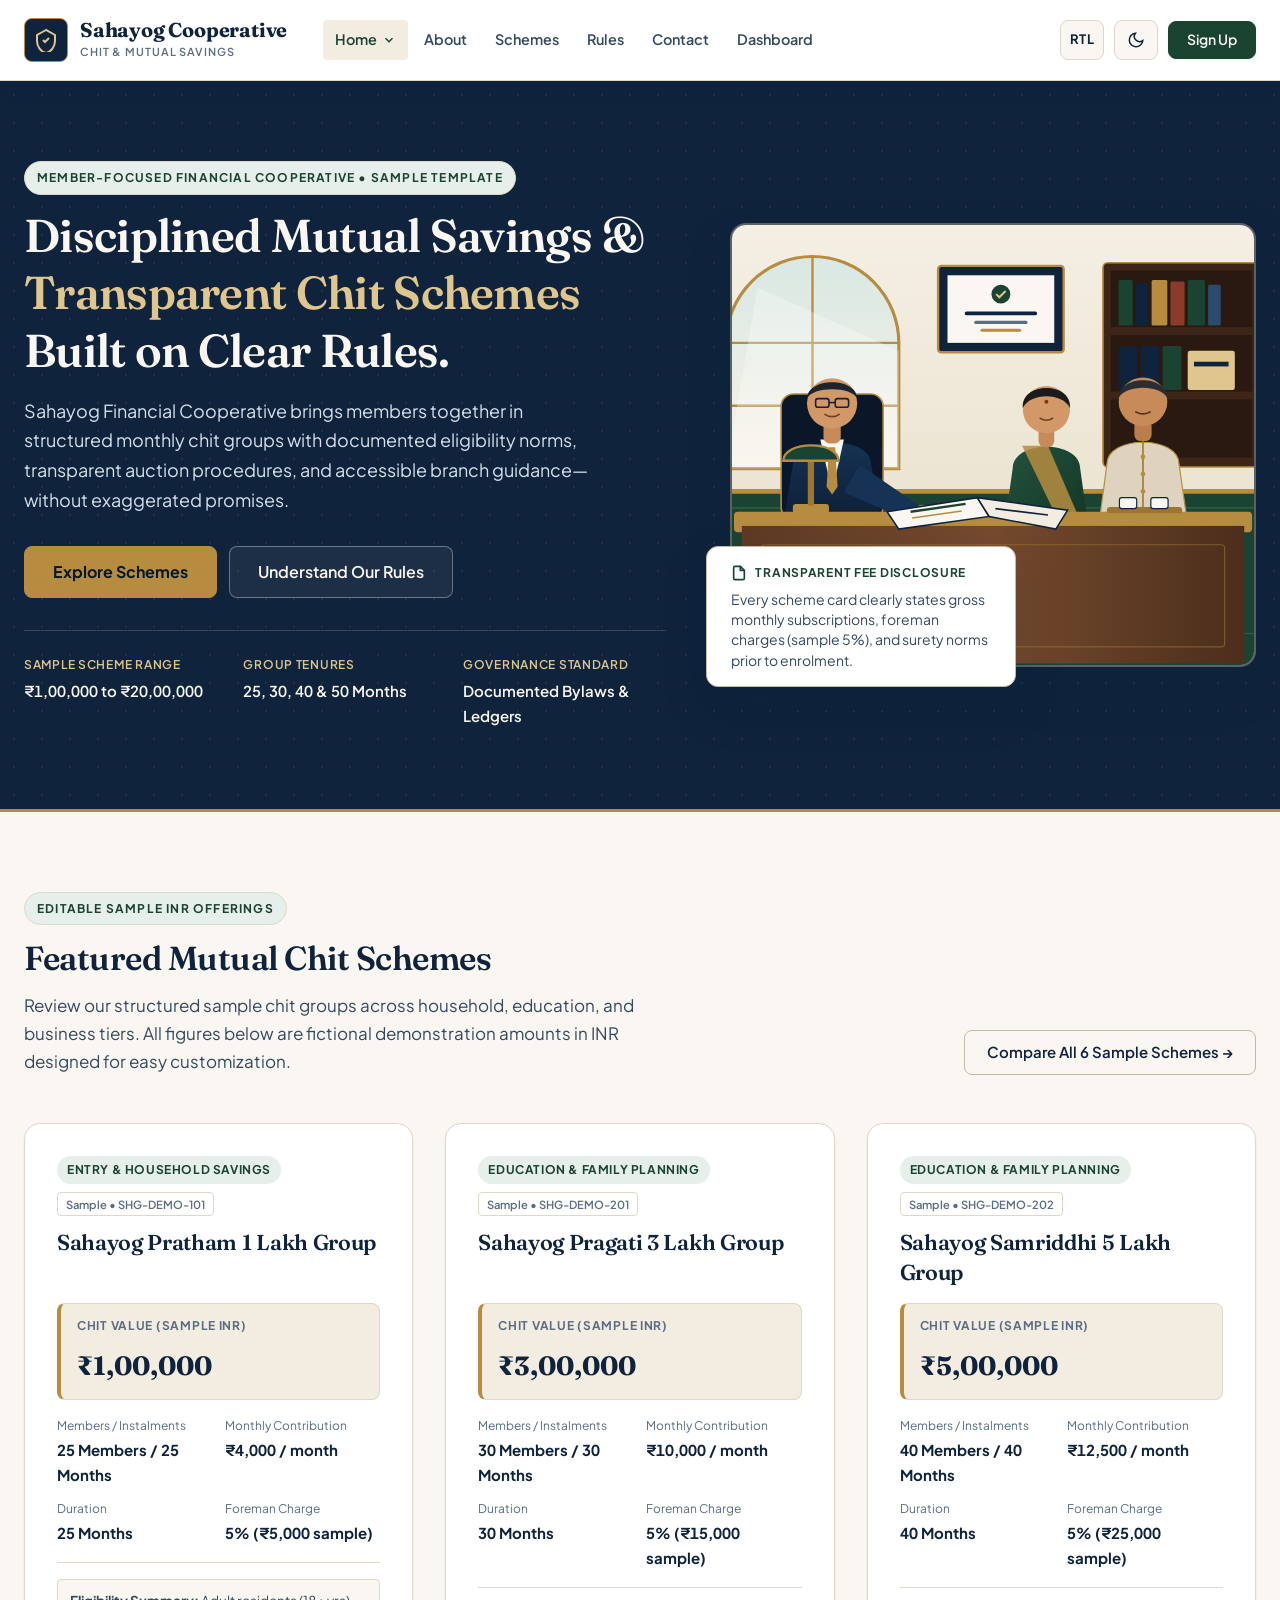
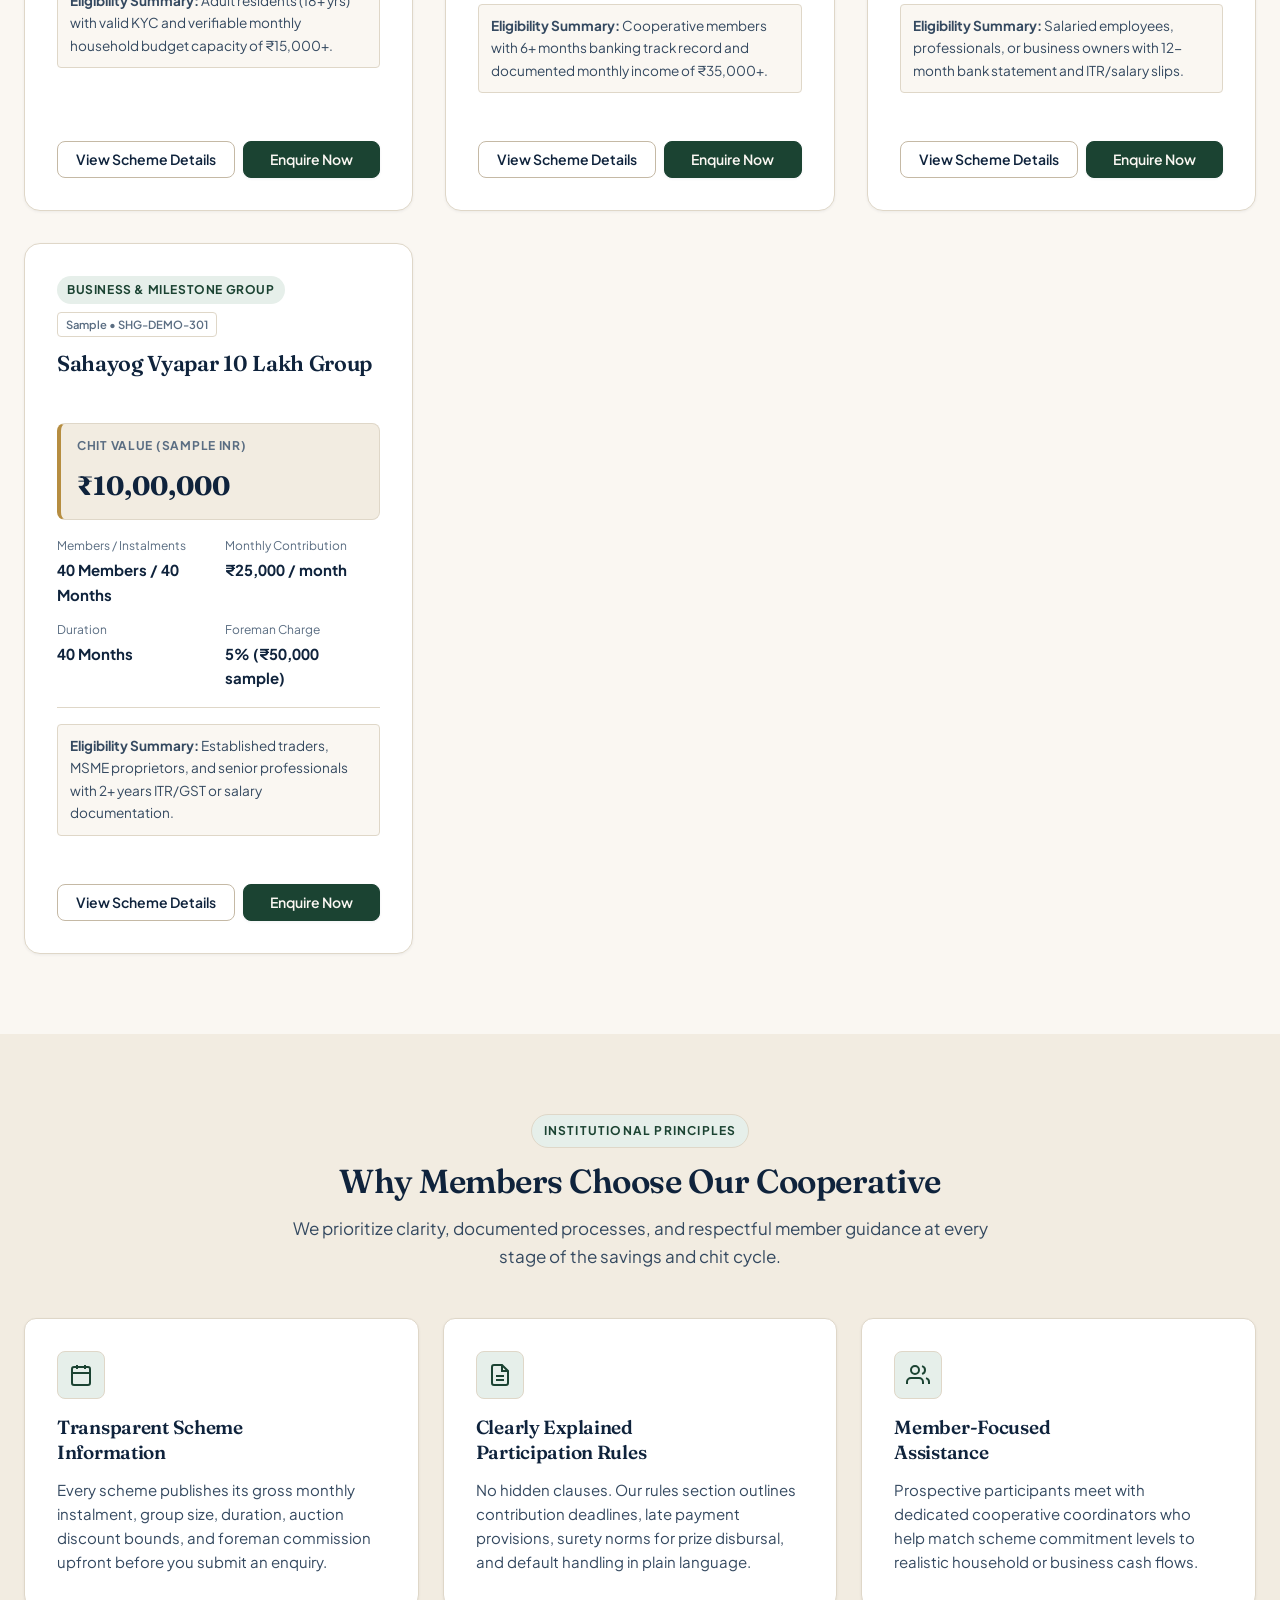
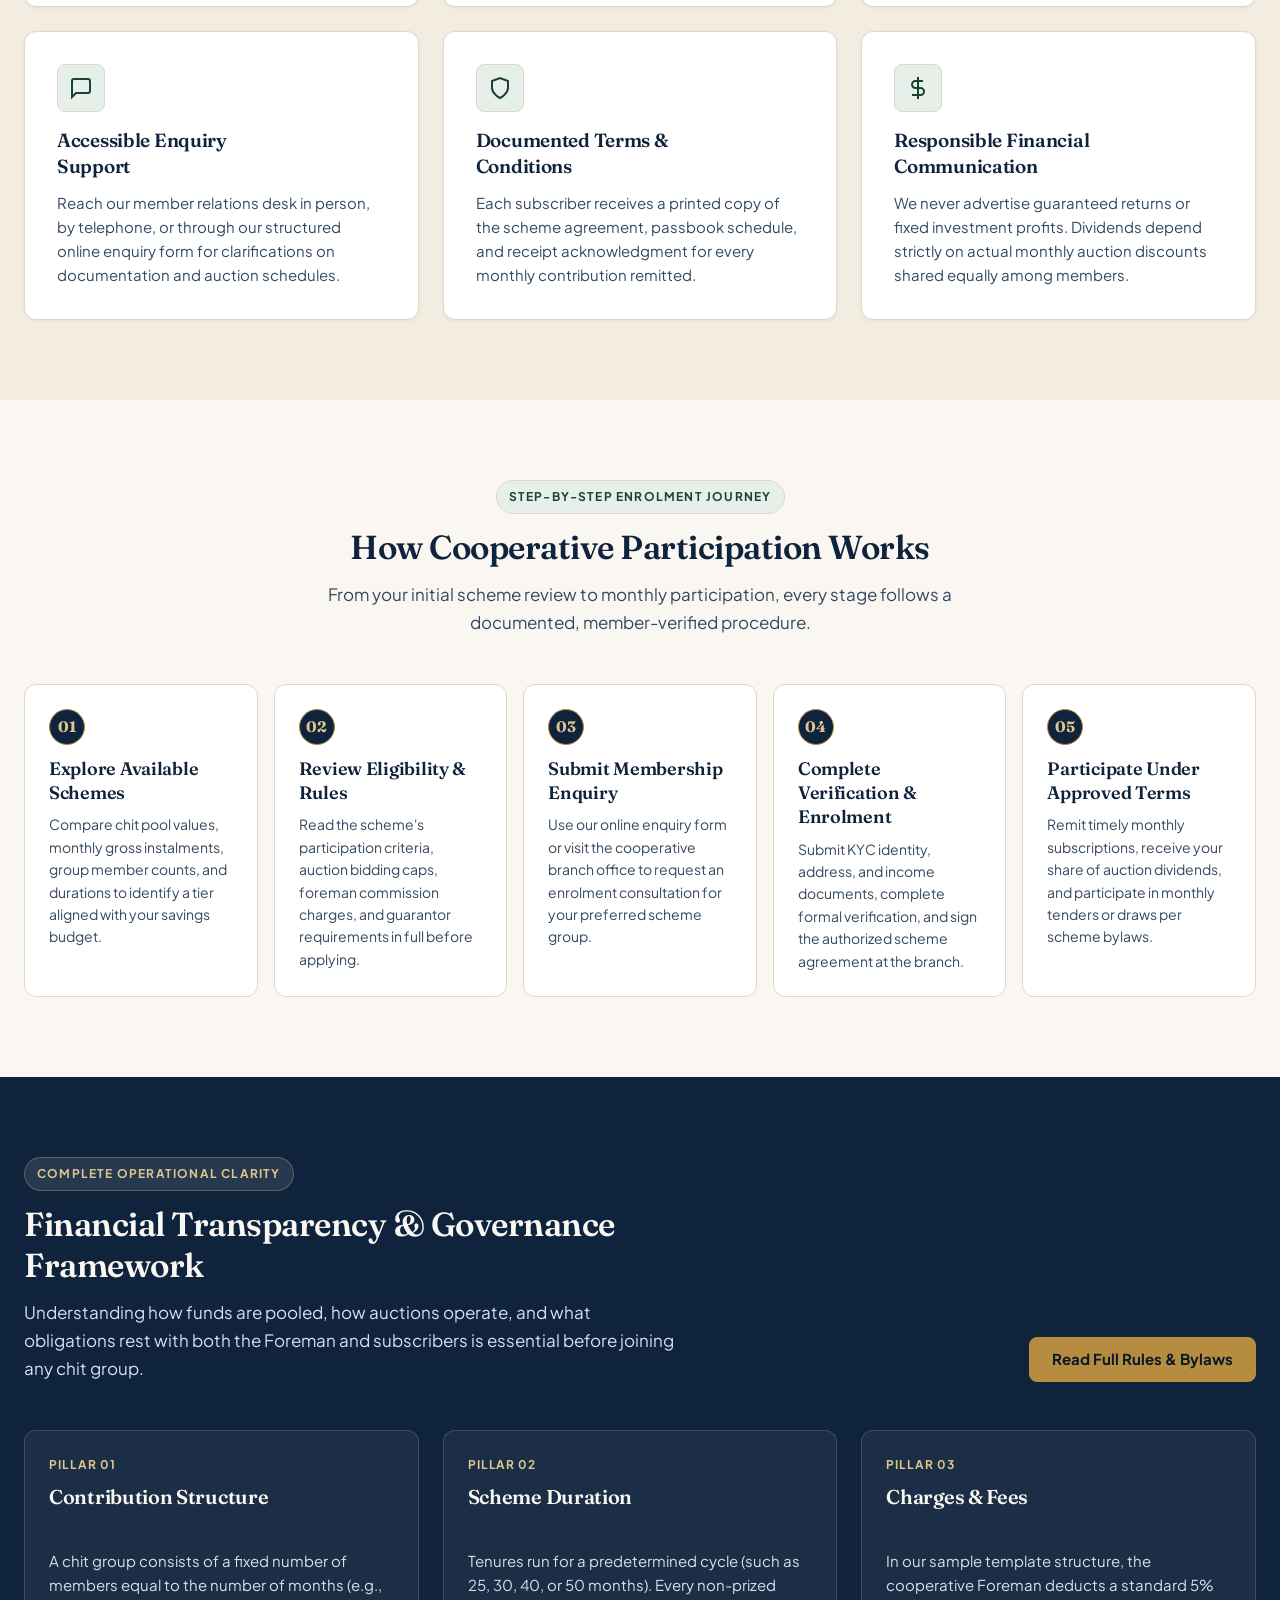
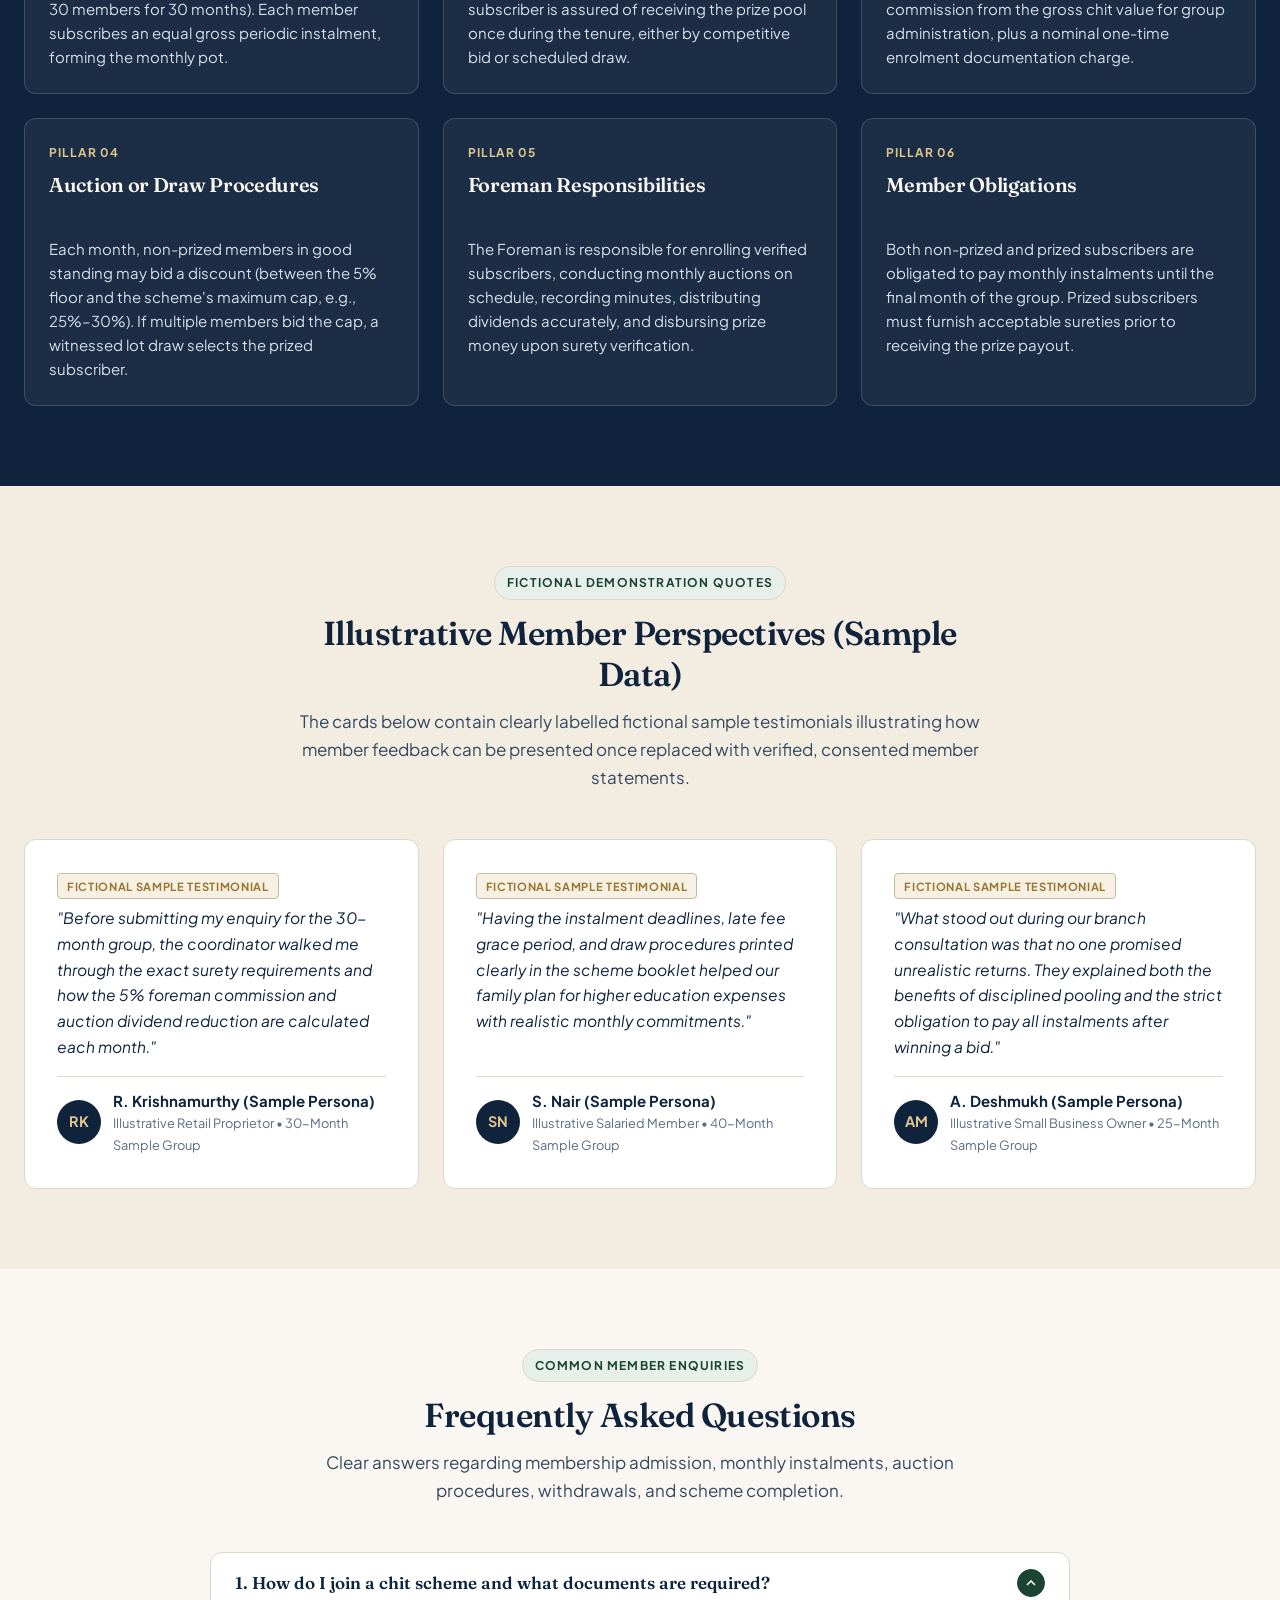
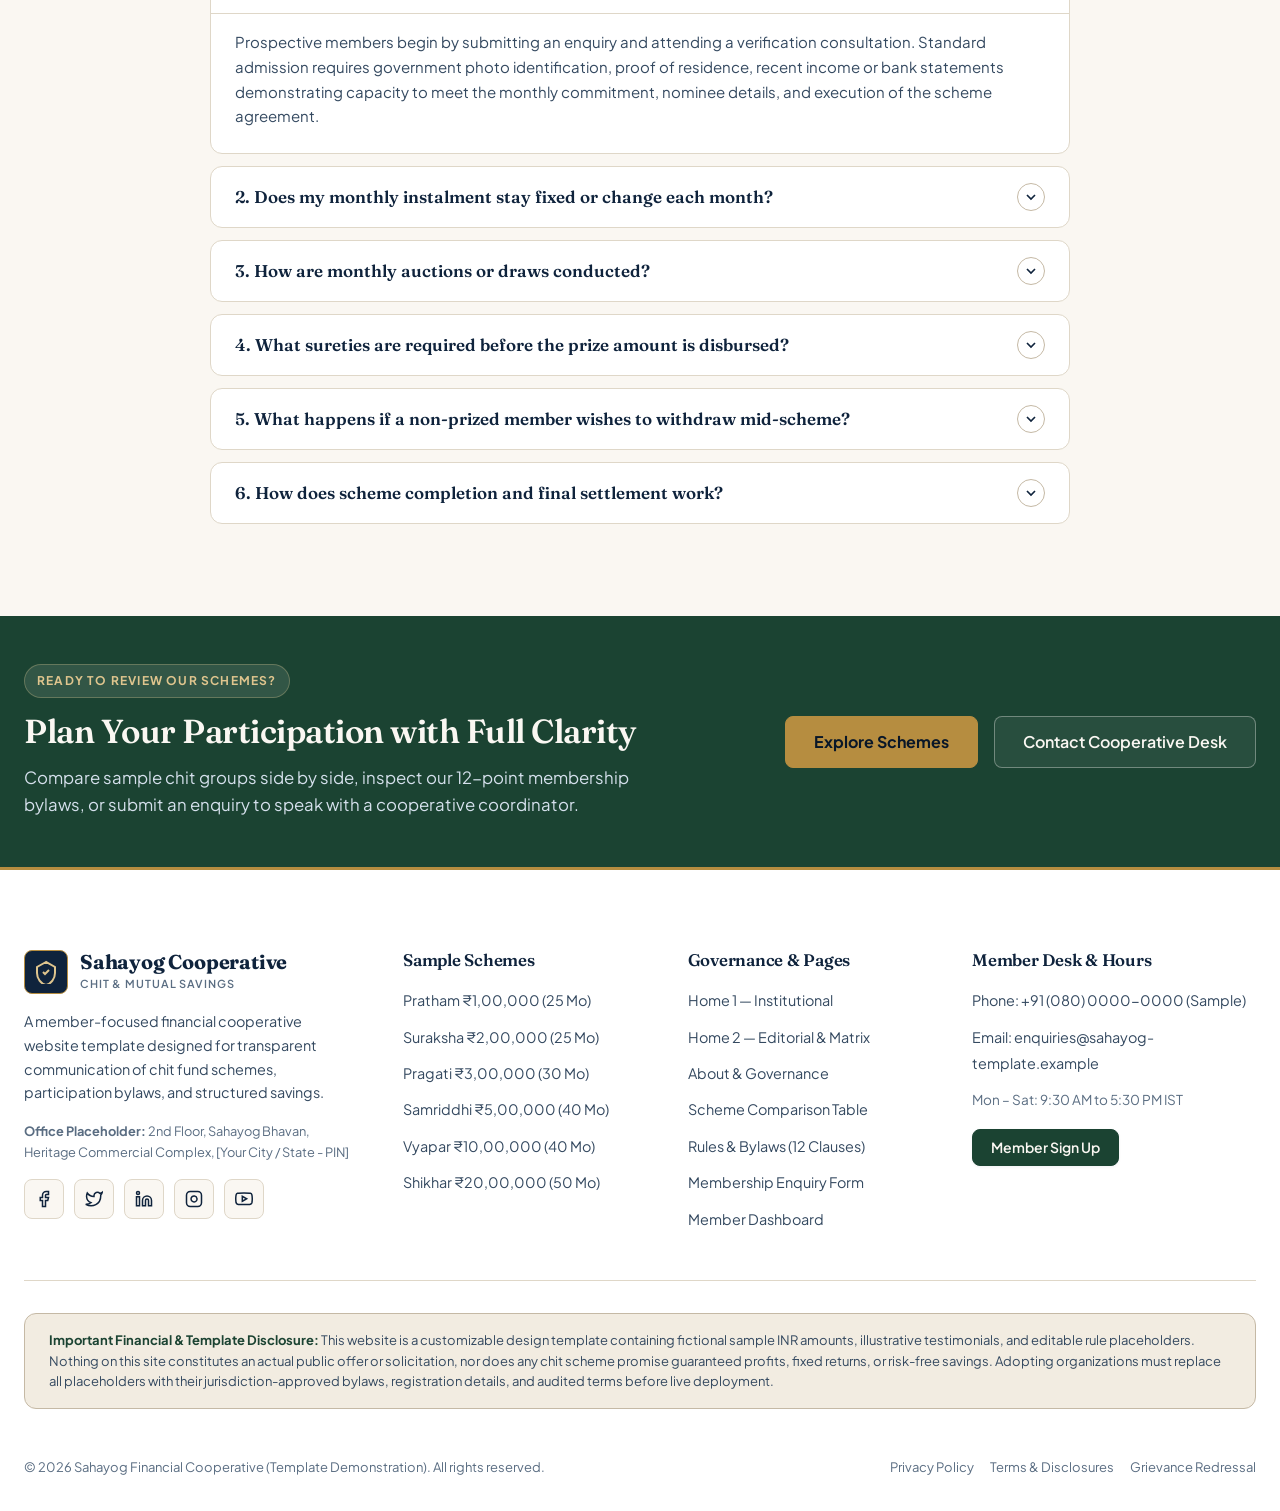
==== index.html @ aeb616d9 "Your commit message" ====
<!DOCTYPE html>
<html lang="en" data-theme="light" dir="ltr">
<head>
  <meta charset="UTF-8" />
  <meta name="viewport" content="width=device-width, initial-scale=1.0" />
  <title>Sahayog Financial Cooperative | Transparent Chit Fund &amp; Mutual Savings Schemes</title>
  <meta name="description" content="Sahayog Chit Fund &amp; Savings Cooperative — Member-focused financial cooperative offering structured INR chit schemes, clear participation bylaws, and transparent mutual savings." />
  <link rel="icon" type="image/svg+xml" href="assets/images/favicon.svg" />
  <link rel="stylesheet" href="assets/css/styles.css" />
  <script src="assets/js/schemes-data.js" defer></script>
  <script src="assets/js/main.js" defer></script>
</head>
<body>

  <!-- Mandatory Sticky Navbar (Comes down smoothly on scroll) -->
  <header class="site-header">
    <div class="container navbar">
      <a href="index.html" class="brand-logo" aria-label="Sahayog Financial Cooperative Home">
        <span class="brand-emblem" aria-hidden="true">
          <svg width="24" height="24" viewBox="0 0 24 24" fill="none" stroke="currentColor" stroke-width="2">
            <path d="M12 2L3 7v6c0 5.55 3.84 10.74 9 12 5.16-1.26 9-6.45 9-12V7l-9-5z"/>
            <path d="M9 12l2 2 4-4"/>
          </svg>
        </span>
        <span class="brand-text">
          <span class="brand-name">Sahayog Cooperative</span>
          <span class="brand-tagline">Chit &amp; Mutual Savings</span>
        </span>
      </a>

      <!-- Mobile Controls (Hamburger Button Only - Action Buttons moved inside menu page) -->
      <div class="mobile-nav-controls">
        <button type="button" class="hamburger-btn" id="hamburgerBtn" aria-expanded="false" aria-controls="navMenuWrapper" aria-label="Open navigation menu">
          <svg class="icon-menu" width="22" height="22" viewBox="0 0 24 24" fill="none" stroke="currentColor" stroke-width="2"><line x1="3" y1="6" x2="21" y2="6"/><line x1="3" y1="12" x2="21" y2="12"/><line x1="3" y1="18" x2="21" y2="18"/></svg>
          <svg class="icon-close" width="22" height="22" viewBox="0 0 24 24" fill="none" stroke="currentColor" stroke-width="2"><line x1="18" y1="6" x2="6" y2="18"/><line x1="6" y1="6" x2="18" y2="18"/></svg>
        </button>
      </div>

      <!-- Desktop & Mobile Menu Wrapper -->
      <div class="nav-menu-wrapper" id="navMenuWrapper">
        <nav aria-label="Primary Navigation">
          <ul class="nav-list">
            <li class="nav-item dropdown">
              <button type="button" class="dropdown-toggle active" aria-expanded="false" aria-haspopup="true">
                <span>Home</span>
                <svg class="dropdown-chevron" viewBox="0 0 24 24" fill="none" stroke="currentColor" stroke-width="2.5"><polyline points="6 9 12 15 18 9"/></svg>
              </button>
              <div class="dropdown-menu" role="menu">
                <a href="index.html" class="dropdown-link active" role="menuitem">
                  <span class="dropdown-link-title">Home 1 — Institutional <span style="font-size:0.7rem; color:var(--brand-gold);">Current</span></span>
                  <span class="dropdown-link-desc">Classic cooperative overview &amp; featured schemes</span>
                </a>
                <a href="home-2.html" class="dropdown-link" role="menuitem">
                  <span class="dropdown-link-title">Home 2 — Editorial &amp; Matrix</span>
                  <span class="dropdown-link-desc">Interactive scheme estimator &amp; comparison focus</span>
                </a>
              </div>
            </li>
            <li class="nav-item"><a href="about.html" class="nav-link">About</a></li>
            <li class="nav-item"><a href="schemes.html" class="nav-link">Schemes</a></li>
            <li class="nav-item"><a href="rules.html" class="nav-link">Rules</a></li>
            <li class="nav-item"><a href="contact.html" class="nav-link">Contact</a></li>
            <li class="nav-item"><a href="dashboard.html" class="nav-link">Dashboard</a></li>
          </ul>
        </nav>

        <div class="nav-actions">
          <button type="button" class="rtl-toggle-btn" data-rtl-toggle aria-label="Toggle RTL layout" title="Toggle RTL layout">RTL</button>
          <button type="button" class="theme-toggle-btn theme-toggle-desktop" data-theme-toggle aria-label="Toggle color theme">
            <svg class="icon-moon" width="18" height="18" viewBox="0 0 24 24" fill="none" stroke="currentColor" stroke-width="2"><path d="M21 12.79A9 9 0 1 1 11.21 3 7 7 0 0 0 21 12.79z"/></svg>
            <svg class="icon-sun" width="18" height="18" viewBox="0 0 24 24" fill="none" stroke="currentColor" stroke-width="2"><circle cx="12" cy="12" r="5"/><line x1="12" y1="1" x2="12" y2="3"/><line x1="12" y1="21" x2="12" y2="23"/><line x1="4.22" y1="4.22" x2="5.64" y2="5.64"/><line x1="18.36" y1="18.36" x2="19.78" y2="19.78"/><line x1="1" y1="12" x2="3" y2="12"/><line x1="21" y1="12" x2="23" y2="12"/><line x1="4.22" y1="19.78" x2="5.64" y2="18.36"/><line x1="18.36" y1="5.64" x2="19.78" y2="4.22"/></svg>
          </button>
          <a href="signup.html" class="btn btn-primary btn-sm">Sign Up</a>
        </div>
      </div>
    </div>
  </header>

  <main>
    <!-- 1. HERO SECTION -->
    <section class="hero-home1" aria-labelledby="heroHeading">
      <div class="container hero-grid">
        <div class="hero-copy">
          <span class="eyebrow">Member-Focused Financial Cooperative • Sample Template</span>
          <h1 id="heroHeading" class="hero-title">
            Disciplined Mutual Savings &amp; <span class="gold-accent">Transparent Chit Schemes</span> Built on Clear Rules.
          </h1>
          <p class="hero-lead">
            Sahayog Financial Cooperative brings members together in structured monthly chit groups with documented eligibility norms, transparent auction procedures, and accessible branch guidance—without exaggerated promises.
          </p>
          <div class="hero-cta-group">
            <a href="schemes.html" class="btn btn-gold btn-lg">Explore Schemes</a>
            <a href="rules.html" class="btn btn-outline-light btn-lg">Understand Our Rules</a>
          </div>
          <div class="hero-trust-strip">
            <div class="trust-metric-item">
              <span class="trust-metric-label">Sample Scheme Range</span>
              <span class="trust-metric-val num-tabular">₹1,00,000 to ₹20,00,000</span>
            </div>
            <div class="trust-metric-item">
              <span class="trust-metric-label">Group Tenures</span>
              <span class="trust-metric-val num-tabular">25, 30, 40 &amp; 50 Months</span>
            </div>
            <div class="trust-metric-item">
              <span class="trust-metric-label">Governance Standard</span>
              <span class="trust-metric-val">Documented Bylaws &amp; Ledgers</span>
            </div>
          </div>
        </div>

        <div class="hero-visual-frame">
          <div class="hero-img-card">
            <img src="assets/images/hero-consultation.svg" alt="Financial cooperative advisor explaining printed chit scheme rules and monthly schedules to prospective members" width="800" height="560" />
          </div>
          <div class="hero-floating-ledger">
            <div class="floating-ledger-header">
              <svg width="16" height="16" viewBox="0 0 24 24" fill="none" stroke="currentColor" stroke-width="2.5"><path d="M14 2H6a2 2 0 0 0-2 2v16a2 2 0 0 0 2 2h12a2 2 0 0 0 2-2V8z"/><polyline points="14 2 14 8 20 8"/></svg>
              <span>Transparent Fee Disclosure</span>
            </div>
            <p class="floating-ledger-body">
              Every scheme card clearly states gross monthly subscriptions, foreman charges (sample 5%), and surety norms prior to enrolment.
            </p>
          </div>
        </div>
      </div>
    </section>

    <!-- 2. FEATURED SCHEMES SECTION -->
    <section class="section" aria-labelledby="featuredSchemesHeading">
      <div class="container">
        <div class="section-header-split">
          <div class="header-copy">
            <span class="eyebrow">Editable Sample INR Offerings</span>
            <h2 id="featuredSchemesHeading" class="section-title">Featured Mutual Chit Schemes</h2>
            <p class="section-subtitle">
              Review our structured sample chit groups across household, education, and business tiers. All figures below are fictional demonstration amounts in INR designed for easy customization.
            </p>
          </div>
          <div>
            <a href="schemes.html" class="btn btn-outline">Compare All 6 Sample Schemes &rarr;</a>
          </div>
        </div>

        <div class="schemes-grid">
          <!-- Featured Card 1 -->
          <article class="scheme-card">
            <div class="scheme-card-top">
              <div class="scheme-meta-bar">
                <span class="scheme-category-tag">Entry &amp; Household Savings</span>
                <span class="scheme-demo-tag">Sample • SHG-DEMO-101</span>
              </div>
              <h3 class="scheme-name">Sahayog Pratham 1 Lakh Group</h3>
              <div class="scheme-value-box">
                <span class="scheme-value-label">Chit Value (Sample INR)</span>
                <span class="scheme-value-amount">₹1,00,000</span>
              </div>
              <div class="scheme-specs-list">
                <div class="scheme-spec-item">
                  <span class="spec-label">Members / Instalments</span>
                  <span class="spec-val">25 Members / 25 Months</span>
                </div>
                <div class="scheme-spec-item">
                  <span class="spec-label">Monthly Contribution</span>
                  <span class="spec-val">₹4,000 / month</span>
                </div>
                <div class="scheme-spec-item">
                  <span class="spec-label">Duration</span>
                  <span class="spec-val">25 Months</span>
                </div>
                <div class="scheme-spec-item">
                  <span class="spec-label">Foreman Charge</span>
                  <span class="spec-val">5% (₹5,000 sample)</span>
                </div>
              </div>
              <div class="scheme-eligibility-box">
                <strong>Eligibility Summary:</strong> Adult residents (18+ yrs) with valid KYC and verifiable monthly household budget capacity of ₹15,000+.
              </div>
            </div>
            <div class="scheme-card-actions">
              <a href="schemes.html?highlight=pratham-1l#scheme-details-section" class="btn btn-outline btn-sm">View Scheme Details</a>
              <a href="contact.html?scheme=pratham-1l" class="btn btn-primary btn-sm">Enquire Now</a>
            </div>
          </article>

          <!-- Featured Card 2 -->
          <article class="scheme-card">
            <div class="scheme-card-top">
              <div class="scheme-meta-bar">
                <span class="scheme-category-tag">Education &amp; Family Planning</span>
                <span class="scheme-demo-tag">Sample • SHG-DEMO-201</span>
              </div>
              <h3 class="scheme-name">Sahayog Pragati 3 Lakh Group</h3>
              <div class="scheme-value-box">
                <span class="scheme-value-label">Chit Value (Sample INR)</span>
                <span class="scheme-value-amount">₹3,00,000</span>
              </div>
              <div class="scheme-specs-list">
                <div class="scheme-spec-item">
                  <span class="spec-label">Members / Instalments</span>
                  <span class="spec-val">30 Members / 30 Months</span>
                </div>
                <div class="scheme-spec-item">
                  <span class="spec-label">Monthly Contribution</span>
                  <span class="spec-val">₹10,000 / month</span>
                </div>
                <div class="scheme-spec-item">
                  <span class="spec-label">Duration</span>
                  <span class="spec-val">30 Months</span>
                </div>
                <div class="scheme-spec-item">
                  <span class="spec-label">Foreman Charge</span>
                  <span class="spec-val">5% (₹15,000 sample)</span>
                </div>
              </div>
              <div class="scheme-eligibility-box">
                <strong>Eligibility Summary:</strong> Cooperative members with 6+ months banking track record and documented monthly income of ₹35,000+.
              </div>
            </div>
            <div class="scheme-card-actions">
              <a href="schemes.html?highlight=pragati-3l#scheme-details-section" class="btn btn-outline btn-sm">View Scheme Details</a>
              <a href="contact.html?scheme=pragati-3l" class="btn btn-primary btn-sm">Enquire Now</a>
            </div>
          </article>

          <!-- Featured Card 3 -->
          <article class="scheme-card">
            <div class="scheme-card-top">
              <div class="scheme-meta-bar">
                <span class="scheme-category-tag">Education &amp; Family Planning</span>
                <span class="scheme-demo-tag">Sample • SHG-DEMO-202</span>
              </div>
              <h3 class="scheme-name">Sahayog Samriddhi 5 Lakh Group</h3>
              <div class="scheme-value-box">
                <span class="scheme-value-label">Chit Value (Sample INR)</span>
                <span class="scheme-value-amount">₹5,00,000</span>
              </div>
              <div class="scheme-specs-list">
                <div class="scheme-spec-item">
                  <span class="spec-label">Members / Instalments</span>
                  <span class="spec-val">40 Members / 40 Months</span>
                </div>
                <div class="scheme-spec-item">
                  <span class="spec-label">Monthly Contribution</span>
                  <span class="spec-val">₹12,500 / month</span>
                </div>
                <div class="scheme-spec-item">
                  <span class="spec-label">Duration</span>
                  <span class="spec-val">40 Months</span>
                </div>
                <div class="scheme-spec-item">
                  <span class="spec-label">Foreman Charge</span>
                  <span class="spec-val">5% (₹25,000 sample)</span>
                </div>
              </div>
              <div class="scheme-eligibility-box">
                <strong>Eligibility Summary:</strong> Salaried employees, professionals, or business owners with 12-month bank statement and ITR/salary slips.
              </div>
            </div>
            <div class="scheme-card-actions">
              <a href="schemes.html?highlight=samriddhi-5l#scheme-details-section" class="btn btn-outline btn-sm">View Scheme Details</a>
              <a href="contact.html?scheme=samriddhi-5l" class="btn btn-primary btn-sm">Enquire Now</a>
            </div>
          </article>

          <!-- Featured Card 4 -->
          <article class="scheme-card">
            <div class="scheme-card-top">
              <div class="scheme-meta-bar">
                <span class="scheme-category-tag">Business &amp; Milestone Group</span>
                <span class="scheme-demo-tag">Sample • SHG-DEMO-301</span>
              </div>
              <h3 class="scheme-name">Sahayog Vyapar 10 Lakh Group</h3>
              <div class="scheme-value-box">
                <span class="scheme-value-label">Chit Value (Sample INR)</span>
                <span class="scheme-value-amount">₹10,00,000</span>
              </div>
              <div class="scheme-specs-list">
                <div class="scheme-spec-item">
                  <span class="spec-label">Members / Instalments</span>
                  <span class="spec-val">40 Members / 40 Months</span>
                </div>
                <div class="scheme-spec-item">
                  <span class="spec-label">Monthly Contribution</span>
                  <span class="spec-val">₹25,000 / month</span>
                </div>
                <div class="scheme-spec-item">
                  <span class="spec-label">Duration</span>
                  <span class="spec-val">40 Months</span>
                </div>
                <div class="scheme-spec-item">
                  <span class="spec-label">Foreman Charge</span>
                  <span class="spec-val">5% (₹50,000 sample)</span>
                </div>
              </div>
              <div class="scheme-eligibility-box">
                <strong>Eligibility Summary:</strong> Established traders, MSME proprietors, and senior professionals with 2+ years ITR/GST or salary documentation.
              </div>
            </div>
            <div class="scheme-card-actions">
              <a href="schemes.html?highlight=vyapar-10l#scheme-details-section" class="btn btn-outline btn-sm">View Scheme Details</a>
              <a href="contact.html?scheme=vyapar-10l" class="btn btn-primary btn-sm">Enquire Now</a>
            </div>
          </article>
        </div>
      </div>
    </section>

    <!-- 3. WHY CHOOSE OUR COOPERATIVE -->
    <section class="section bg-secondary" aria-labelledby="whyChooseHeading">
      <div class="container">
        <div class="section-header centered">
          <span class="eyebrow">Institutional Principles</span>
          <h2 id="whyChooseHeading" class="section-title">Why Members Choose Our Cooperative</h2>
          <p class="section-subtitle">
            We prioritize clarity, documented processes, and respectful member guidance at every stage of the savings and chit cycle.
          </p>
        </div>

        <div class="features-grid-3">
          <div class="feature-card">
            <div class="feature-icon-box" aria-hidden="true">
              <svg width="24" height="24" viewBox="0 0 24 24" fill="none" stroke="currentColor" stroke-width="2"><rect x="3" y="4" width="18" height="18" rx="2" ry="2"/><line x1="16" y1="2" x2="16" y2="6"/><line x1="8" y1="2" x2="8" y2="6"/><line x1="3" y1="10" x2="21" y2="10"/></svg>
            </div>
            <h3>Transparent Scheme<br />Information</h3>
            <p>Every scheme publishes its gross monthly instalment, group size, duration, auction discount bounds, and foreman commission upfront before you submit an enquiry.</p>
          </div>

          <div class="feature-card">
            <div class="feature-icon-box" aria-hidden="true">
              <svg width="24" height="24" viewBox="0 0 24 24" fill="none" stroke="currentColor" stroke-width="2"><path d="M14 2H6a2 2 0 0 0-2 2v16a2 2 0 0 0 2 2h12a2 2 0 0 0 2-2V8z"/><polyline points="14 2 14 8 20 8"/><line x1="16" y1="13" x2="8" y2="13"/><line x1="16" y1="17" x2="8" y2="17"/></svg>
            </div>
            <h3>Clearly Explained<br />Participation Rules</h3>
            <p>No hidden clauses. Our rules section outlines contribution deadlines, late payment provisions, surety norms for prize disbursal, and default handling in plain language.</p>
          </div>

          <div class="feature-card">
            <div class="feature-icon-box" aria-hidden="true">
              <svg width="24" height="24" viewBox="0 0 24 24" fill="none" stroke="currentColor" stroke-width="2"><path d="M17 21v-2a4 4 0 0 0-4-4H5a4 4 0 0 0-4 4v2"/><circle cx="9" cy="7" r="4"/><path d="M23 21v-2a4 4 0 0 0-3-3.87"/><path d="M16 3.13a4 4 0 0 1 0 7.75"/></svg>
            </div>
            <h3>Member-Focused<br />Assistance</h3>
            <p>Prospective participants meet with dedicated cooperative coordinators who help match scheme commitment levels to realistic household or business cash flows.</p>
          </div>

          <div class="feature-card">
            <div class="feature-icon-box" aria-hidden="true">
              <svg width="24" height="24" viewBox="0 0 24 24" fill="none" stroke="currentColor" stroke-width="2"><path d="M21 15a2 2 0 0 1-2 2H7l-4 4V5a2 2 0 0 1 2-2h14a2 2 0 0 1 2 2z"/></svg>
            </div>
            <h3>Accessible Enquiry<br />Support</h3>
            <p>Reach our member relations desk in person, by telephone, or through our structured online enquiry form for clarifications on documentation and auction schedules.</p>
          </div>

          <div class="feature-card">
            <div class="feature-icon-box" aria-hidden="true">
              <svg width="24" height="24" viewBox="0 0 24 24" fill="none" stroke="currentColor" stroke-width="2"><path d="M12 22s8-4 8-10V5l-8-3-8 3v7c0 6 8 10 8 10z"/></svg>
            </div>
            <h3>Documented Terms &amp;<br />Conditions</h3>
            <p>Each subscriber receives a printed copy of the scheme agreement, passbook schedule, and receipt acknowledgment for every monthly contribution remitted.</p>
          </div>

          <div class="feature-card">
            <div class="feature-icon-box" aria-hidden="true">
              <svg width="24" height="24" viewBox="0 0 24 24" fill="none" stroke="currentColor" stroke-width="2"><line x1="12" y1="1" x2="12" y2="23"/><path d="M17 5H9.5a3.5 3.5 0 0 0 0 7h5a3.5 3.5 0 0 1 0 7H6"/></svg>
            </div>
            <h3>Responsible Financial<br />Communication</h3>
            <p>We never advertise guaranteed returns or fixed investment profits. Dividends depend strictly on actual monthly auction discounts shared equally among members.</p>
          </div>
        </div>
      </div>
    </section>

    <!-- 4. HOW IT WORKS — 5-STEP PARTICIPATION JOURNEY -->
    <section class="section" aria-labelledby="howItWorksHeading">
      <div class="container">
        <div class="section-header centered">
          <span class="eyebrow">Step-by-Step Enrolment Journey</span>
          <h2 id="howItWorksHeading" class="section-title">How Cooperative Participation Works</h2>
          <p class="section-subtitle">
            From your initial scheme review to monthly participation, every stage follows a documented, member-verified procedure.
          </p>
        </div>

        <div class="steps-grid">
          <div class="step-card">
            <span class="step-number">01</span>
            <h3>Explore Available Schemes</h3>
            <p>Compare chit pool values, monthly gross instalments, group member counts, and durations to identify a tier aligned with your savings budget.</p>
          </div>

          <div class="step-card">
            <span class="step-number">02</span>
            <h3>Review Eligibility &amp; Rules</h3>
            <p>Read the scheme's participation criteria, auction bidding caps, foreman commission charges, and guarantor requirements in full before applying.</p>
          </div>

          <div class="step-card">
            <span class="step-number">03</span>
            <h3>Submit Membership Enquiry</h3>
            <p>Use our online enquiry form or visit the cooperative branch office to request an enrolment consultation for your preferred scheme group.</p>
          </div>

          <div class="step-card">
            <span class="step-number">04</span>
            <h3>Complete Verification &amp; Enrolment</h3>
            <p>Submit KYC identity, address, and income documents, complete formal verification, and sign the authorized scheme agreement at the branch.</p>
          </div>

          <div class="step-card">
            <span class="step-number">05</span>
            <h3>Participate Under Approved Terms</h3>
            <p>Remit timely monthly subscriptions, receive your share of auction dividends, and participate in monthly tenders or draws per scheme bylaws.</p>
          </div>
        </div>
      </div>
    </section>

    <!-- 5. FINANCIAL TRANSPARENCY SECTION -->
    <section class="section bg-navy-institutional" aria-labelledby="transparencyHeading">
      <div class="container">
        <div class="section-header-split">
          <div class="header-copy">
            <span class="eyebrow">Complete Operational Clarity</span>
            <h2 id="transparencyHeading" class="section-title">Financial Transparency &amp; Governance Framework</h2>
            <p class="section-subtitle" style="color: var(--on-dark-secondary);">
              Understanding how funds are pooled, how auctions operate, and what obligations rest with both the Foreman and subscribers is essential before joining any chit group.
            </p>
          </div>
          <div>
            <a href="rules.html" class="btn btn-gold">Read Full Rules &amp; Bylaws</a>
          </div>
        </div>

        <div class="transparency-grid">
          <div class="transparency-card">
            <div class="transparency-card-num">Pillar 01</div>
            <h3>Contribution Structure</h3>
            <p>A chit group consists of a fixed number of members equal to the number of months (e.g., 30 members for 30 months). Each member subscribes an equal gross periodic instalment, forming the monthly pot.</p>
          </div>

          <div class="transparency-card">
            <div class="transparency-card-num">Pillar 02</div>
            <h3>Scheme Duration</h3>
            <p>Tenures run for a predetermined cycle (such as 25, 30, 40, or 50 months). Every non-prized subscriber is assured of receiving the prize pool once during the tenure, either by competitive bid or scheduled draw.</p>
          </div>

          <div class="transparency-card">
            <div class="transparency-card-num">Pillar 03</div>
            <h3>Charges &amp; Fees</h3>
            <p>In our sample template structure, the cooperative Foreman deducts a standard 5% commission from the gross chit value for group administration, plus a nominal one-time enrolment documentation charge.</p>
          </div>

          <div class="transparency-card">
            <div class="transparency-card-num">Pillar 04</div>
            <h3>Auction or Draw Procedures</h3>
            <p>Each month, non-prized members in good standing may bid a discount (between the 5% floor and the scheme's maximum cap, e.g., 25%–30%). If multiple members bid the cap, a witnessed lot draw selects the prized subscriber.</p>
          </div>

          <div class="transparency-card">
            <div class="transparency-card-num">Pillar 05</div>
            <h3>Foreman Responsibilities</h3>
            <p>The Foreman is responsible for enrolling verified subscribers, conducting monthly auctions on schedule, recording minutes, distributing dividends accurately, and disbursing prize money upon surety verification.</p>
          </div>

          <div class="transparency-card">
            <div class="transparency-card-num">Pillar 06</div>
            <h3>Member Obligations</h3>
            <p>Both non-prized and prized subscribers are obligated to pay monthly instalments until the final month of the group. Prized subscribers must furnish acceptable sureties prior to receiving the prize payout.</p>
          </div>
        </div>
      </div>
    </section>

    <!-- 6. MEMBER TESTIMONIALS -->
    <section class="section bg-secondary" aria-labelledby="testimonialsHeading">
      <div class="container">
        <div class="section-header centered">
          <span class="eyebrow">Fictional Demonstration Quotes</span>
          <h2 id="testimonialsHeading" class="section-title">Illustrative Member Perspectives (Sample Data)</h2>
          <p class="section-subtitle">
            The cards below contain clearly labelled fictional sample testimonials illustrating how member feedback can be presented once replaced with verified, consented member statements.
          </p>
        </div>

        <div class="features-grid-3">
          <article class="testimonial-card">
            <div>
              <span class="testimonial-sample-watermark">Fictional Sample Testimonial</span>
              <p class="testimonial-quote" style="margin-top: 1rem;">
                "Before submitting my enquiry for the 30-month group, the coordinator walked me through the exact surety requirements and how the 5% foreman commission and auction dividend reduction are calculated each month."
              </p>
            </div>
            <div class="testimonial-author">
              <div class="author-avatar" aria-hidden="true">RK</div>
              <div class="author-info">
                <strong>R. Krishnamurthy (Sample Persona)</strong>
                <span>Illustrative Retail Proprietor • 30-Month Sample Group</span>
              </div>
            </div>
          </article>

          <article class="testimonial-card">
            <div>
              <span class="testimonial-sample-watermark">Fictional Sample Testimonial</span>
              <p class="testimonial-quote" style="margin-top: 1rem;">
                "Having the instalment deadlines, late fee grace period, and draw procedures printed clearly in the scheme booklet helped our family plan for higher education expenses with realistic monthly commitments."
              </p>
            </div>
            <div class="testimonial-author">
              <div class="author-avatar" aria-hidden="true">SN</div>
              <div class="author-info">
                <strong>S. Nair (Sample Persona)</strong>
                <span>Illustrative Salaried Member • 40-Month Sample Group</span>
              </div>
            </div>
          </article>

          <article class="testimonial-card">
            <div>
              <span class="testimonial-sample-watermark">Fictional Sample Testimonial</span>
              <p class="testimonial-quote" style="margin-top: 1rem;">
                "What stood out during our branch consultation was that no one promised unrealistic returns. They explained both the benefits of disciplined pooling and the strict obligation to pay all instalments after winning a bid."
              </p>
            </div>
            <div class="testimonial-author">
              <div class="author-avatar" aria-hidden="true">AM</div>
              <div class="author-info">
                <strong>A. Deshmukh (Sample Persona)</strong>
                <span>Illustrative Small Business Owner • 25-Month Sample Group</span>
              </div>
            </div>
          </article>
        </div>
      </div>
    </section>

    <!-- 7. FREQUENTLY ASKED QUESTIONS -->
    <section class="section" aria-labelledby="faqHeading">
      <div class="container">
        <div class="section-header centered">
          <span class="eyebrow">Common Member Enquiries</span>
          <h2 id="faqHeading" class="section-title">Frequently Asked Questions</h2>
          <p class="section-subtitle">
            Clear answers regarding membership admission, monthly instalments, auction procedures, withdrawals, and scheme completion.
          </p>
        </div>

        <div class="faq-container">
          <div class="faq-item open">
            <button type="button" class="faq-trigger" aria-expanded="true">
              <span>1. How do I join a chit scheme and what documents are required?</span>
              <span class="faq-icon" aria-hidden="true">
                <svg width="16" height="16" viewBox="0 0 24 24" fill="none" stroke="currentColor" stroke-width="2.5"><polyline points="6 9 12 15 18 9"/></svg>
              </span>
            </button>
            <div class="faq-panel">
              Prospective members begin by submitting an enquiry and attending a verification consultation. Standard admission requires government photo identification, proof of residence, recent income or bank statements demonstrating capacity to meet the monthly commitment, nominee details, and execution of the scheme agreement.
            </div>
          </div>

          <div class="faq-item">
            <button type="button" class="faq-trigger" aria-expanded="false">
              <span>2. Does my monthly instalment stay fixed or change each month?</span>
              <span class="faq-icon" aria-hidden="true">
                <svg width="16" height="16" viewBox="0 0 24 24" fill="none" stroke="currentColor" stroke-width="2.5"><polyline points="6 9 12 15 18 9"/></svg>
              </span>
            </button>
            <div class="faq-panel">
              Each scheme has a fixed <strong>gross monthly instalment</strong> (for example, ₹10,000 in a ₹3,00,000 / 30-member group). However, when a member wins the monthly auction at a discount above the 5% foreman commission, the remaining discount is distributed equally among all members as a dividend—reducing the net payable subscription for that cycle. Because auction bids vary each month, net payable instalments fluctuate and are never guaranteed to be a fixed amount.
            </div>
          </div>

          <div class="faq-item">
            <button type="button" class="faq-trigger" aria-expanded="false">
              <span>3. How are monthly auctions or draws conducted?</span>
              <span class="faq-icon" aria-hidden="true">
                <svg width="16" height="16" viewBox="0 0 24 24" fill="none" stroke="currentColor" stroke-width="2.5"><polyline points="6 9 12 15 18 9"/></svg>
              </span>
            </button>
            <div class="faq-panel">
              Auctions are held on the scheduled monthly date announced in the scheme calendar. Non-prized subscribers whose instalments are paid up to date may submit bids within the permitted discount floor (5%) and maximum cap (e.g., 25%–35%). The subscriber offering the highest discount within the cap is declared the prized subscriber. If multiple eligible members bid the maximum cap, the winner is selected via an open, documented lot draw.
            </div>
          </div>

          <div class="faq-item">
            <button type="button" class="faq-trigger" aria-expanded="false">
              <span>4. What sureties are required before the prize amount is disbursed?</span>
              <span class="faq-icon" aria-hidden="true">
                <svg width="16" height="16" viewBox="0 0 24 24" fill="none" stroke="currentColor" stroke-width="2.5"><polyline points="6 9 12 15 18 9"/></svg>
              </span>
            </button>
            <div class="faq-panel">
              Because a prized subscriber receives the lump-sum payout early in the cycle while still owing instalments for the remaining months, the cooperative requires verifiable security (such as personal guarantors with documented income or acceptable collateral/deposit liens) proportional to the remaining unpaid future liability before releasing the funds.
            </div>
          </div>

          <div class="faq-item">
            <button type="button" class="faq-trigger" aria-expanded="false">
              <span>5. What happens if a non-prized member wishes to withdraw mid-scheme?</span>
              <span class="faq-icon" aria-hidden="true">
                <svg width="16" height="16" viewBox="0 0 24 24" fill="none" stroke="currentColor" stroke-width="2.5"><polyline points="6 9 12 15 18 9"/></svg>
              </span>
            </button>
            <div class="faq-panel">
              Chit schemes rely on every seat in the group remaining active. If a non-prized member requests withdrawal or defaults, they may either substitute an approved replacement member or await settlement of their actual net paid subscriptions (less applicable foreman commission and documented administrative deductions per the registered bylaws) upon scheme completion or replacement induction.
            </div>
          </div>

          <div class="faq-item">
            <button type="button" class="faq-trigger" aria-expanded="false">
              <span>6. How does scheme completion and final settlement work?</span>
              <span class="faq-icon" aria-hidden="true">
                <svg width="16" height="16" viewBox="0 0 24 24" fill="none" stroke="currentColor" stroke-width="2.5"><polyline points="6 9 12 15 18 9"/></svg>
              </span>
            </button>
            <div class="faq-panel">
              In the final month of the scheme, the last remaining non-prized subscriber receives the gross chit value less only the standard 5% foreman commission. Once all monthly subscriptions are reconciled, surety liens are formally released and a no-dues completion certificate is issued to every member.
            </div>
          </div>
        </div>
      </div>
    </section>

    <!-- 8. FINAL CTA SECTION -->
    <section class="section-sm bg-forest-institutional" aria-labelledby="finalCtaHeading">
      <div class="container">
        <div style="display: flex; flex-wrap: wrap; align-items: center; justify-content: space-between; gap: 2rem;">
          <div style="max-width: 660px;">
            <span class="eyebrow">Ready to Review Our Schemes?</span>
            <h2 id="finalCtaHeading" style="margin-bottom: 0.75rem;">Plan Your Participation with Full Clarity</h2>
            <p style="font-size: 1.05rem;">
              Compare sample chit groups side by side, inspect our 12-point membership bylaws, or submit an enquiry to speak with a cooperative coordinator.
            </p>
          </div>
          <div style="display: flex; flex-wrap: wrap; gap: 1rem;">
            <a href="schemes.html" class="btn btn-gold btn-lg">Explore Schemes</a>
            <a href="contact.html" class="btn btn-outline-light btn-lg">Contact Cooperative Desk</a>
          </div>
        </div>
      </div>
    </section>
  </main>

  <!-- 9. MULTI-COLUMN FOOTER (WHITE BG IN LIGHTMODE + HOVER SOCIAL ICONS) -->
  <footer class="site-footer">
    <div class="container">
      <div class="footer-grid">
        <div>
          <a href="index.html" class="brand-logo" style="margin-bottom: 1rem;">
            <span class="brand-emblem" aria-hidden="true">
              <svg width="24" height="24" viewBox="0 0 24 24" fill="none" stroke="currentColor" stroke-width="2">
                <path d="M12 2L3 7v6c0 5.55 3.84 10.74 9 12 5.16-1.26 9-6.45 9-12V7l-9-5z"/>
                <path d="M9 12l2 2 4-4"/>
              </svg>
            </span>
            <span class="brand-text">
              <span class="brand-name">Sahayog Cooperative</span>
              <span class="brand-tagline">Chit &amp; Mutual Savings</span>
            </span>
          </a>
          <p style="font-size: 0.9rem; margin-bottom: 1rem;">
            A member-focused financial cooperative website template designed for transparent communication of chit fund schemes, participation bylaws, and structured savings.
          </p>
          <p style="font-size: 0.8rem; color: var(--text-muted); margin-bottom: 1rem;">
            <strong>Office Placeholder:</strong> 2nd Floor, Sahayog Bhavan, Heritage Commercial Complex, [Your City / State - PIN]
          </p>
          <!-- Social Icons with Hover Effects -->
          <div class="footer-social-links" aria-label="Cooperative Social Channels">
            <a href="#" class="social-icon-btn" aria-label="Facebook">
              <svg width="18" height="18" viewBox="0 0 24 24" fill="none" stroke="currentColor" stroke-width="2"><path d="M18 2h-3a5 5 0 0 0-5 5v3H7v4h3v8h4v-8h3l1-4h-4V7a1 1 0 0 1 1-1h3z"/></svg>
            </a>
            <a href="#" class="social-icon-btn" aria-label="Twitter / X">
              <svg width="18" height="18" viewBox="0 0 24 24" fill="none" stroke="currentColor" stroke-width="2"><path d="M23 3a10.9 10.9 0 0 1-3.14 1.53 4.48 4.48 0 0 0-7.86 3v1A10.66 10.66 0 0 1 3 4s-4 9 5 13a11.64 11.64 0 0 1-7 2c9 5 20 0 20-11.5a4.5 4.5 0 0 0-.08-.83A7.72 7.72 0 0 0 23 3z"/></svg>
            </a>
            <a href="#" class="social-icon-btn" aria-label="LinkedIn">
              <svg width="18" height="18" viewBox="0 0 24 24" fill="none" stroke="currentColor" stroke-width="2"><path d="M16 8a6 6 0 0 1 6 6v7h-4v-7a2 2 0 0 0-2-2 2 2 0 0 0-2 2v7h-4v-7a6 6 0 0 1 6-6z"/><rect x="2" y="9" width="4" height="12"/><circle cx="4" cy="4" r="2"/></svg>
            </a>
            <a href="#" class="social-icon-btn" aria-label="Instagram">
              <svg width="18" height="18" viewBox="0 0 24 24" fill="none" stroke="currentColor" stroke-width="2"><rect x="2" y="2" width="20" height="20" rx="5" ry="5"/><path d="M16 11.37A4 4 0 1 1 12.63 8 4 4 0 0 1 16 11.37z"/><line x1="17.5" y1="6.5" x2="17.51" y2="6.5"/></svg>
            </a>
            <a href="#" class="social-icon-btn" aria-label="YouTube">
              <svg width="18" height="18" viewBox="0 0 24 24" fill="none" stroke="currentColor" stroke-width="2"><path d="M22.54 6.42a2.78 2.78 0 0 0-1.94-2C18.88 4 12 4 12 4s-6.88 0-8.6.46a2.78 2.78 0 0 0-1.94 2A29 29 0 0 0 1 11.75a29 29 0 0 0 .46 5.33A2.78 2.78 0 0 0 3.4 19c1.72.46 8.6.46 8.6.46s6.88 0 8.6-.46a2.78 2.78 0 0 0 1.94-2 29 29 0 0 0 .46-5.25 29 29 0 0 0-.46-5.33z"/><polygon points="9.75 15.02 15.5 11.75 9.75 8.48 9.75 15.02"/></svg>
            </a>
          </div>
        </div>

        <div>
          <h3 class="footer-col-title">Sample Schemes</h3>
          <ul class="footer-links">
            <li><a href="schemes.html?highlight=pratham-1l#scheme-details-section">Pratham ₹1,00,000 (25 Mo)</a></li>
            <li><a href="schemes.html?highlight=suraksha-2l#scheme-details-section">Suraksha ₹2,00,000 (25 Mo)</a></li>
            <li><a href="schemes.html?highlight=pragati-3l#scheme-details-section">Pragati ₹3,00,000 (30 Mo)</a></li>
            <li><a href="schemes.html?highlight=samriddhi-5l#scheme-details-section">Samriddhi ₹5,00,000 (40 Mo)</a></li>
            <li><a href="schemes.html?highlight=vyapar-10l#scheme-details-section">Vyapar ₹10,00,000 (40 Mo)</a></li>
            <li><a href="schemes.html?highlight=shikhar-20l#scheme-details-section">Shikhar ₹20,00,000 (50 Mo)</a></li>
          </ul>
        </div>

        <div>
          <h3 class="footer-col-title">Governance &amp; Pages</h3>
          <ul class="footer-links">
            <li><a href="index.html">Home 1 — Institutional</a></li>
            <li><a href="home-2.html">Home 2 — Editorial &amp; Matrix</a></li>
            <li><a href="about.html">About &amp; Governance</a></li>
            <li><a href="schemes.html">Scheme Comparison Table</a></li>
            <li><a href="rules.html">Rules &amp; Bylaws (12 Clauses)</a></li>
            <li><a href="contact.html">Membership Enquiry Form</a></li>
            <li><a href="dashboard.html">Member Dashboard</a></li>
          </ul>
        </div>

        <div>
          <h3 class="footer-col-title">Member Desk &amp; Hours</h3>
          <ul class="footer-links" style="margin-bottom: 1rem;">
            <li><a href="tel:+918000000000">Phone: +91 (080) 0000-0000 (Sample)</a></li>
            <li><a href="mailto:enquiries@sahayog-template.example">Email: enquiries@sahayog-template.example</a></li>
            <li><span style="font-size: 0.85rem; color: var(--text-muted);">Mon – Sat: 9:30 AM to 5:30 PM IST</span></li>
          </ul>
          <div style="display: flex; gap: 8px; flex-wrap: wrap;">
            <a href="signup.html" class="btn btn-primary btn-sm">Member Sign Up</a>
          </div>
        </div>
      </div>

      <div class="footer-disclosure-box">
        <strong>Important Financial &amp; Template Disclosure:</strong> This website is a customizable design template containing fictional sample INR amounts, illustrative testimonials, and editable rule placeholders. Nothing on this site constitutes an actual public offer or solicitation, nor does any chit scheme promise guaranteed profits, fixed returns, or risk-free savings. Adopting organizations must replace all placeholders with their jurisdiction-approved bylaws, registration details, and audited terms before live deployment.
      </div>

      <div class="footer-bottom">
        <div>&copy; 2026 Sahayog Financial Cooperative (Template Demonstration). All rights reserved.</div>
        <div class="footer-legal-links">
          <a href="#privacyModal" data-open-modal="privacyModal">Privacy Policy</a>
          <a href="#termsModal" data-open-modal="termsModal">Terms &amp; Disclosures</a>
          <a href="rules.html#clause-12">Grievance Redressal</a>
        </div>
      </div>
    </div>
  </footer>

  <!-- Privacy Policy Modal -->
  <div class="modal-backdrop" id="privacyModal" aria-hidden="true" role="dialog" aria-labelledby="privacyModalTitle">
    <div class="modal-dialog">
      <div class="modal-header">
        <h3 id="privacyModalTitle">Sample Privacy Policy Placeholder</h3>
        <button type="button" class="modal-close-btn" data-close-modal aria-label="Close modal">&times;</button>
      </div>
      <p style="margin-bottom: 1rem;">
        <strong>Editable Privacy Notice (Template Content):</strong> When deployed by an authorized financial cooperative, this notice explains how prospective member enquiry details are collected solely for membership counseling and KYC verification.
      </p>
      <ul class="rule-points-list" style="margin-bottom: 1.5rem;">
        <li>Member identity and financial verification records are maintained strictly for statutory compliance and group administration.</li>
        <li>Personal data is never sold or shared with third-party marketing agencies.</li>
        <li>In this frontend template demonstration, form submissions are validated locally in your browser and are not transmitted to any external server.</li>
      </ul>
      <button type="button" class="btn btn-primary btn-sm" data-close-modal>Close Window</button>
    </div>
  </div>

  <!-- Terms & Disclosures Modal -->
  <div class="modal-backdrop" id="termsModal" aria-hidden="true" role="dialog" aria-labelledby="termsModalTitle">
    <div class="modal-dialog">
      <div class="modal-header">
        <h3 id="termsModalTitle">Terms of Use &amp; Financial Disclosures</h3>
        <button type="button" class="modal-close-btn" data-close-modal aria-label="Close modal">&times;</button>
      </div>
      <p style="margin-bottom: 1rem;">
        <strong>1. Template Demonstration Status:</strong> All chit values, monthly contributions, foreman fees, and sample personas on this website are fictional demonstration data for template evaluation.
      </p>
      <p style="margin-bottom: 1rem;">
        <strong>2. No Guaranteed Returns:</strong> Participation in a chit fund involves periodic financial obligations and variable monthly auction discounts. Neither dividends nor prize amounts represent a fixed-interest deposit or guaranteed return product.
      </p>
      <p style="margin-bottom: 1.5rem;">
        <strong>3. Jurisdiction Review Required:</strong> All rules and agreements must be reviewed against applicable state/central Chit Funds legislation prior to live operational use.
      </p>
      <button type="button" class="btn btn-primary btn-sm" data-close-modal>I Understand</button>
    </div>
  </div>

</body>
</html>
---- assets/css/styles.css ----
/* ==========================================================================
   SAHAYOG CHIT FUND & SAVINGS COOPERATIVE — PREMIUM DESIGN SYSTEM
   ThemeForest & Creative Market Institutional Financial Template
   4px / 8px Spacing System | Full Light & Dark Mode | Full RTL Layout Support
   ========================================================================== */

@import url('https://fonts.googleapis.com/css2?family=Fraunces:opsz,wght@9..144,500;9..144,600;9..144,700&family=Plus+Jakarta+Sans:wght@400;500;600;700&display=swap');

:root {
  /* Color Palette — Light Theme (Warm Ivory, Deep Navy, Forest Green, Muted Gold, Sage) */
  --bg-primary: #FAF7F2;
  --bg-secondary: #F2ECE1;
  --bg-surface: #FFFFFF;
  --bg-surface-elevated: #FFFFFF;
  --bg-subtle: #E6EFEA;
  --bg-gold-tint: #F7F1E3;
  --bg-navy-tint: #EBF0F5;

  --text-primary: #0F233C;
  --text-secondary: #344960;
  --text-muted: #5A6D82;

  /* Brand & Institutional Accents */
  --brand-navy: #0F233C;
  --brand-navy-deep: #091728;
  --brand-forest: #1B4332;
  --brand-forest-hover: #133124;
  --brand-forest-light: #2D6A4F;
  --brand-gold: #B68D40;
  --brand-gold-hover: #9C7630;
  --brand-gold-soft: #DFC58E;
  --brand-sage: #52796F;

  /* Footer Colors - Light mode is WHITE */
  --footer-bg: #FFFFFF;
  --footer-text: #344960;
  --footer-heading: #0F233C;
  --footer-border: #DFD7C8;

  /* Fixed Dark Surface Text (for Hero / Navy / Forest banners in both themes) */
  --on-dark-primary: #FAF7F2;
  --on-dark-secondary: #D5E0EC;
  --on-dark-muted: #9FB2C7;
  --on-dark-border: rgba(250, 247, 242, 0.16);
  --on-dark-surface: rgba(255, 255, 255, 0.06);

  /* Semantic Status Colors */
  --status-success-bg: #E6F4EA;
  --status-success-text: #185A37;
  --status-warning-bg: #FEF5E6;
  --status-warning-text: #8A5812;
  --status-danger-bg: #FDECEA;
  --status-danger-text: #9C2B23;
  --status-info-bg: #E8F0F8;
  --status-info-text: #1A446C;

  /* Borders & Dividers */
  --border-subtle: #DFD7C8;
  --border-strong: #C5B9A5;
  --border-focus: #1B4332;

  /* Shadows */
  --shadow-xs: 0 1px 3px rgba(15, 35, 60, 0.06);
  --shadow-sm: 0 4px 14px rgba(15, 35, 60, 0.07);
  --shadow-md: 0 10px 30px rgba(15, 35, 60, 0.09);
  --shadow-lg: 0 20px 48px rgba(15, 35, 60, 0.13);
  --shadow-dropdown: 0 14px 34px rgba(15, 35, 60, 0.16);

  /* Typography */
  --font-heading: 'Fraunces', Georgia, 'Times New Roman', serif;
  --font-body: 'Plus Jakarta Sans', -apple-system, BlinkMacSystemFont, 'Segoe UI', Roboto, sans-serif;

  /* 4px / 8px Spacing System */
  --space-1: 0.25rem;  /* 4px */
  --space-2: 0.5rem;   /* 8px */
  --space-3: 0.75rem;  /* 12px */
  --space-4: 1rem;     /* 16px */
  --space-5: 1.5rem;   /* 24px */
  --space-6: 2rem;     /* 32px */
  --space-7: 3rem;     /* 48px */
  --space-8: 4rem;     /* 64px */
  --space-9: 5rem;     /* 80px */
  --space-10: 6rem;    /* 96px */

  /* Border Radii */
  --radius-xs: 4px;
  --radius-sm: 8px;
  --radius-md: 12px;
  --radius-lg: 16px;
  --radius-xl: 24px;
  --radius-pill: 9999px;

  /* Layout & Container */
  --container-max: 1280px;
  --navbar-height: 80px;
  --page-hero-height: 280px;
  --transition-fast: 160ms cubic-bezier(0.2, 0, 0, 1);
  --transition-base: 240ms cubic-bezier(0.2, 0, 0, 1);
}

/* Dark Theme Overrides */
[data-theme="dark"] {
  --bg-primary: #091321;
  --bg-secondary: #0E1C30;
  --bg-surface: #13253D;
  --bg-surface-elevated: #19304E;
  --bg-subtle: #142D29;
  --bg-gold-tint: #252219;
  --bg-navy-tint: #162942;

  --text-primary: #F5F2EB;
  --text-secondary: #C6D3E1;
  --text-muted: #8FA3B8;

  --brand-navy: #E5DFD3;
  --brand-navy-deep: #060D17;
  --brand-forest: #2E7D5B;
  --brand-forest-hover: #3B966F;
  --brand-forest-light: #52A884;
  --brand-gold: #D4AD60;
  --brand-gold-hover: #E2BE76;
  --brand-gold-soft: #96773A;
  --brand-sage: #76A89B;

  --footer-bg: #091728;
  --footer-text: #D5E0EC;
  --footer-heading: #FAF7F2;
  --footer-border: rgba(250, 247, 242, 0.12);

  --status-success-bg: rgba(46, 125, 91, 0.22);
  --status-success-text: #7CE0B3;
  --status-warning-bg: rgba(212, 173, 96, 0.2);
  --status-warning-text: #F2CF88;
  --status-danger-bg: rgba(217, 83, 79, 0.22);
  --status-danger-text: #F79995;
  --status-info-bg: rgba(74, 144, 226, 0.2);
  --status-info-text: #9CC8FA;

  --border-subtle: #223854;
  --border-strong: #345276;
  --border-focus: #D4AD60;

  --shadow-xs: 0 1px 3px rgba(0, 0, 0, 0.25);
  --shadow-sm: 0 4px 14px rgba(0, 0, 0, 0.3);
  --shadow-md: 0 10px 30px rgba(0, 0, 0, 0.4);
  --shadow-lg: 0 20px 48px rgba(0, 0, 0, 0.5);
  --shadow-dropdown: 0 14px 34px rgba(0, 0, 0, 0.55);
}

/* ==========================================================================
   RESET & BASE TYPOGRAPHY
   ========================================================================== */
*,
*::before,
*::after {
  box-sizing: border-box;
  margin: 0;
  padding: 0;
}

html {
  font-size: 16px;
  scroll-behavior: smooth;
  scroll-padding-top: 96px;
  -webkit-text-size-adjust: 100%;
  overflow-x: clip;
}

body {
  font-family: var(--font-body);
  background-color: var(--bg-primary);
  color: var(--text-primary);
  line-height: 1.65;
  font-weight: 400;
  overflow-x: clip;
  min-height: 100vh;
  display: flex;
  flex-direction: column;
  transition: background-color var(--transition-base), color var(--transition-base);
}

main {
  flex: 1 0 auto;
}

img,
svg,
video {
  max-width: 100%;
  height: auto;
  display: block;
}

a {
  color: inherit;
  text-decoration: none;
  transition: color var(--transition-fast);
}

ul,
ol {
  list-style: none;
}

button,
input,
select,
textarea {
  font: inherit;
  color: inherit;
  background: none;
  border: none;
}

button {
  cursor: pointer;
}

:focus-visible {
  outline: 2px solid var(--border-focus);
  outline-offset: 2px;
}

/* Financial Numerals */
.num-tabular,
.scheme-value,
.comparison-table td,
.stat-number,
.price-tag {
  font-variant-numeric: tabular-nums;
}

/* Headings */
h1, h2, h3, h4, h5, h6 {
  font-family: var(--font-heading);
  color: var(--text-primary);
  line-height: 1.25;
  font-weight: 600;
  letter-spacing: -0.015em;
  display: block;
  width: 100%;
}

h1 {
  font-size: clamp(2.125rem, 3.6vw, 3.25rem);
}

h2 {
  font-size: clamp(1.65rem, 2.6vw, 2.375rem);
}

h3 {
  font-size: clamp(1.25rem, 1.8vw, 1.5rem);
}

h4 {
  font-size: 1.125rem;
}

p {
  color: var(--text-secondary);
  display: block;
  width: 100%;
}

/* Ensure Heading and Subtext on separate distinct lines in all cards consistently */
.scheme-card h3,
.scheme-card h4,
.scheme-card .scheme-name,
.feature-card h3,
.transparency-card h3,
.step-card h3,
.testimonial-card h3,
.stat-card h3,
.estimator-card h3,
.dash-stat-card h3,
.dash-stat-card .dash-stat-label,
.dash-card h3,
.dash-card-header h3,
.rule-card h3,
.rule-card-header h3,
.team-card h3,
.contact-card h3,
.contact-item h3,
.contact-item h4,
.card h3,
.card h4,
[class*="-card"] h3,
[class*="-card"] h4,
[class*="-card"] .card-title {
  display: block !important;
  width: 100% !important;
  margin-top: 0 !important;
  margin-bottom: var(--space-3) !important;
  clear: both !important;
}

.feature-card h3,
.transparency-card h3,
.step-card h3,
.scheme-card .scheme-name {
  min-height: 2.7em !important;
  line-height: 1.35 !important;
}

.scheme-card p,
.scheme-card .scheme-desc,
.feature-card p,
.transparency-card p,
.step-card p,
.testimonial-card p,
.testimonial-card blockquote,
.stat-card p,
.estimator-card p,
.dash-stat-card p,
.dash-stat-card .dash-stat-sub,
.dash-card p,
.dash-card-header p,
.rule-card p,
.team-card p,
.contact-card p,
.contact-item p,
.card p,
[class*="-card"] p,
[class*="-card"] .card-desc,
[class*="-card"] .card-subtitle,
[class*="-card"] .card-subtext {
  display: block !important;
  width: 100% !important;
  margin-top: 0 !important;
  clear: both !important;
}

/* ==========================================================================
   LAYOUT UTILITIES
   ========================================================================== */
.container {
  width: 100%;
  max-width: var(--container-max);
  margin-left: auto;
  margin-right: auto;
  padding-left: var(--space-5);
  padding-right: var(--space-5);
}

@media (max-width: 640px) {
  .container {
    padding-left: var(--space-4);
    padding-right: var(--space-4);
  }
}

.section {
  padding-top: var(--space-9);
  padding-bottom: var(--space-9);
}

.section-sm {
  padding-top: var(--space-7);
  padding-bottom: var(--space-7);
}

@media (max-width: 768px) {
  .section {
    padding-top: var(--space-7);
    padding-bottom: var(--space-7);
  }
  .section-sm {
    padding-top: var(--space-6);
    padding-bottom: var(--space-6);
  }
}

.bg-secondary {
  background-color: var(--bg-secondary);
}

.bg-subtle {
  background-color: var(--bg-subtle);
}

.bg-surface {
  background-color: var(--bg-surface);
}

.bg-navy-institutional {
  background-color: #0F233C;
  color: var(--on-dark-primary);
}

[data-theme="dark"] .bg-navy-institutional {
  background-color: #0D1D33;
}

.bg-forest-institutional {
  background-color: #1B4332;
  color: var(--on-dark-primary);
}

.bg-navy-institutional h1,
.bg-navy-institutional h2,
.bg-navy-institutional h3,
.bg-navy-institutional h4,
.bg-forest-institutional h1,
.bg-forest-institutional h2,
.bg-forest-institutional h3,
.bg-forest-institutional h4 {
  color: var(--on-dark-primary);
}

.bg-navy-institutional p,
.bg-forest-institutional p {
  color: var(--on-dark-secondary);
}

/* Section Headers */
.section-header {
  max-width: 720px;
  margin-bottom: var(--space-7);
}

.section-header.centered {
  margin-left: auto;
  margin-right: auto;
  text-align: center;
}

.section-header-split {
  display: flex;
  flex-wrap: wrap;
  justify-content: space-between;
  align-items: flex-end;
  gap: var(--space-5);
  margin-bottom: var(--space-7);
}

.section-header-split .header-copy {
  max-width: 660px;
}

.eyebrow {
  display: inline-flex;
  align-items: center;
  gap: var(--space-2);
  font-family: var(--font-body);
  font-size: 0.75rem;
  font-weight: 700;
  text-transform: uppercase;
  letter-spacing: 0.1em;
  color: var(--brand-forest);
  background-color: var(--bg-subtle);
  border: 1px solid var(--border-subtle);
  padding: 6px 12px;
  border-radius: var(--radius-pill);
  margin-bottom: var(--space-3);
}

[data-theme="dark"] .eyebrow {
  color: var(--brand-gold);
  border-color: var(--border-strong);
}

.bg-navy-institutional .eyebrow,
.bg-forest-institutional .eyebrow {
  background-color: rgba(255, 255, 255, 0.1);
  color: #DFC58E;
  border-color: rgba(223, 197, 142, 0.3);
}

.section-title {
  margin-bottom: var(--space-3);
}

.section-subtitle {
  font-size: 1.0625rem;
  color: var(--text-secondary);
}

/* ==========================================================================
   BUTTONS & CTAs
   ========================================================================== */
.btn {
  display: inline-flex;
  align-items: center;
  justify-content: center;
  gap: var(--space-2);
  font-family: var(--font-body);
  font-size: 0.9375rem;
  font-weight: 600;
  line-height: 1.25;
  padding: 12px 22px;
  border-radius: var(--radius-sm);
  border: 1px solid transparent;
  transition: all var(--transition-fast);
  white-space: nowrap;
  text-align: center;
}

.btn-sm {
  font-size: 0.875rem;
  padding: 9px 18px;
}

.btn-lg {
  font-size: 1rem;
  padding: 15px 28px;
}

.btn-primary {
  background-color: #1B4332;
  color: #FAF7F2;
  border-color: #1B4332;
  box-shadow: var(--shadow-xs);
}

.btn-primary:hover {
  background-color: #133124;
  border-color: #133124;
  transform: translateY(-1px);
  box-shadow: var(--shadow-sm);
}

[data-theme="dark"] .btn-primary {
  background-color: #2E7D5B;
  border-color: #2E7D5B;
  color: #FAF7F2;
}

[data-theme="dark"] .btn-primary:hover {
  background-color: #38946D;
  border-color: #38946D;
}

.btn-gold {
  background-color: #B68D40;
  color: #091728;
  border-color: #B68D40;
  font-weight: 700;
}

.btn-gold:hover {
  background-color: #C79E4F;
  border-color: #C79E4F;
  transform: translateY(-1px);
}

.btn-outline {
  background-color: transparent;
  color: var(--text-primary);
  border-color: var(--border-strong);
}

.btn-outline:hover {
  background-color: var(--bg-secondary);
  border-color: var(--text-primary);
}

.btn-outline-light {
  background-color: rgba(255, 255, 255, 0.06);
  color: #FAF7F2;
  border-color: rgba(250, 247, 242, 0.35);
}

.btn-outline-light:hover {
  background-color: rgba(255, 255, 255, 0.14);
  border-color: #FAF7F2;
}

.btn-ghost {
  background-color: transparent;
  color: var(--text-primary);
  padding: 9px 14px;
}

.btn-ghost:hover {
  background-color: var(--bg-secondary);
}

.btn-full {
  width: 100%;
}

/* ==========================================================================
   MANDATORY STICKY NAVBAR (HEADER COMES DOWN WHILE SCROLLING)
   ========================================================================== */
.site-header {
  position: sticky;
  top: 0;
  z-index: 1000;
  background-color: var(--bg-surface);
  border-bottom: 1px solid var(--border-subtle);
  box-shadow: 0 4px 16px rgba(15, 35, 60, 0.08);
  transition: transform var(--transition-fast), background-color var(--transition-base), box-shadow var(--transition-fast);
}

.site-header.is-scrolled {
  box-shadow: 0 8px 24px rgba(15, 35, 60, 0.12);
}

.navbar {
  display: flex;
  align-items: center;
  justify-content: space-between;
  min-height: var(--navbar-height);
  gap: var(--space-3);
}

/* Brand Identity Logo */
.brand-logo {
  display: inline-flex;
  align-items: center;
  gap: var(--space-3);
  text-decoration: none;
  flex-shrink: 0;
}

.brand-emblem {
  width: 44px;
  height: 44px;
  border-radius: var(--radius-sm);
  background-color: #0F233C;
  border: 1px solid #B68D40;
  display: flex;
  align-items: center;
  justify-content: center;
  color: #DFC58E;
  flex-shrink: 0;
}

[data-theme="dark"] .brand-emblem {
  background-color: #1B4332;
  border-color: #D4AD60;
}

.brand-text {
  display: flex;
  flex-direction: column;
}

.brand-name {
  font-family: var(--font-heading);
  font-size: 1.25rem;
  font-weight: 700;
  color: var(--text-primary);
  line-height: 1.1;
  letter-spacing: -0.01em;
}

.brand-tagline {
  font-size: 0.6875rem;
  font-weight: 600;
  text-transform: uppercase;
  letter-spacing: 0.08em;
  color: var(--text-muted);
  margin-top: 2px;
}

/* Desktop Navigation List */
.nav-menu-wrapper {
  display: flex;
  align-items: center;
  justify-content: space-between;
  flex: 1;
  margin-left: var(--space-5);
  gap: var(--space-3);
}

.nav-list {
  display: flex;
  align-items: center;
  gap: 4px;
}

.nav-item {
  position: relative;
}

.nav-link,
.dropdown-toggle {
  display: inline-flex;
  align-items: center;
  gap: 5px;
  padding: 8px 12px;
  font-size: 0.9rem;
  font-weight: 600;
  color: var(--text-secondary);
  border-radius: var(--radius-xs);
  transition: color var(--transition-fast), background-color var(--transition-fast);
  white-space: nowrap;
}

.nav-link:hover,
.dropdown-toggle:hover,
.nav-link.active,
.dropdown-toggle.active {
  color: var(--text-primary);
  background-color: var(--bg-secondary);
}

.nav-link.active,
.dropdown-toggle.active {
  color: var(--brand-forest);
}

[data-theme="dark"] .nav-link.active,
[data-theme="dark"] .dropdown-toggle.active {
  color: var(--brand-gold);
}

.dropdown-chevron {
  width: 14px;
  height: 14px;
  transition: transform var(--transition-fast);
}

.nav-item.dropdown.open .dropdown-chevron {
  transform: rotate(180deg);
}

/* Dropdown Menu */
.dropdown-menu {
  position: absolute;
  top: calc(100% + 6px);
  left: 0;
  min-width: 260px;
  background-color: var(--bg-surface-elevated);
  border: 1px solid var(--border-subtle);
  border-radius: var(--radius-md);
  box-shadow: var(--shadow-dropdown);
  padding: var(--space-2);
  opacity: 0;
  visibility: hidden;
  transform: translateY(6px);
  transition: opacity var(--transition-fast), transform var(--transition-fast), visibility var(--transition-fast);
  z-index: 1050;
}

@media (min-width: 1081px) {
  .nav-item.dropdown:hover .dropdown-menu,
  .nav-item.dropdown:focus-within .dropdown-menu {
    opacity: 1;
    visibility: visible;
    transform: translateY(0);
  }
  .nav-item.dropdown:hover .dropdown-chevron {
    transform: rotate(180deg);
  }
}

.nav-item.dropdown.open .dropdown-menu {
  opacity: 1;
  visibility: visible;
  transform: translateY(0);
}

.dropdown-link {
  display: flex;
  flex-direction: column;
  padding: 10px 12px;
  border-radius: var(--radius-xs);
  transition: background-color var(--transition-fast);
}

.dropdown-link:hover,
.dropdown-link.active {
  background-color: var(--bg-secondary);
}

.dropdown-link-title {
  font-size: 0.9rem;
  font-weight: 600;
  color: var(--text-primary);
  display: flex;
  align-items: center;
  justify-content: space-between;
}

.dropdown-link-desc {
  font-size: 0.75rem;
  color: var(--text-muted);
  margin-top: 2px;
}

/* Navbar Actions (RTL Button, Theme Toggle, Sign Up Button) */
.nav-actions {
  display: flex;
  align-items: center;
  gap: 10px;
  flex-shrink: 0;
}

/* RTL Toggle Button - Same styling as theme button, only RTL text inside */
.rtl-toggle-btn,
.theme-toggle-btn {
  display: inline-flex;
  align-items: center;
  justify-content: center;
  width: 44px;
  height: 40px;
  border-radius: var(--radius-sm);
  border: 1px solid var(--border-subtle);
  background-color: var(--bg-primary);
  color: var(--text-primary);
  font-family: var(--font-body);
  font-size: 0.8125rem;
  font-weight: 700;
  letter-spacing: 0.05em;
  transition: all var(--transition-fast);
  flex-shrink: 0;
  cursor: pointer;
  user-select: none;
}

.rtl-toggle-btn:hover,
.theme-toggle-btn:hover {
  border-color: var(--border-strong);
  background-color: var(--bg-secondary);
}

.theme-toggle-btn .icon-sun {
  display: none;
}

.theme-toggle-btn .icon-moon {
  display: block;
}

[data-theme="dark"] .theme-toggle-btn .icon-sun {
  display: block;
  color: var(--brand-gold);
}

[data-theme="dark"] .theme-toggle-btn .icon-moon {
  display: none;
}

/* Active RTL style on the toggle button */
[dir="rtl"] .rtl-toggle-btn {
  background-color: var(--brand-forest);
  color: #FAF7F2;
  border-color: var(--brand-forest);
}

[data-theme="dark"][dir="rtl"] .rtl-toggle-btn {
  background-color: var(--brand-gold);
  color: #091728;
  border-color: var(--brand-gold);
}

/* Mobile Controls Bar */
.mobile-nav-controls {
  display: none;
  align-items: center;
  gap: var(--space-2);
}

.hamburger-btn {
  display: inline-flex;
  align-items: center;
  justify-content: center;
  width: 42px;
  height: 40px;
  border-radius: var(--radius-sm);
  border: 1px solid var(--border-subtle);
  background-color: var(--bg-primary);
  color: var(--text-primary);
}

.hamburger-btn .icon-close {
  display: none;
}

.hamburger-btn[aria-expanded="true"] .icon-menu {
  display: none;
}

.hamburger-btn[aria-expanded="true"] .icon-close {
  display: block;
}

/* Responsive Breakpoint for Navbar (Tablet & Mobile <= 1080px) */
@media (max-width: 1080px) {
  .mobile-nav-controls {
    display: flex;
  }

  .nav-menu-wrapper {
    position: fixed;
    top: var(--navbar-height);
    left: 0;
    right: 0;
    bottom: 0;
    margin-left: 0;
    background-color: var(--bg-surface);
    flex-direction: column;
    align-items: stretch;
    justify-content: flex-start;
    padding: var(--space-5);
    gap: var(--space-5);
    overflow-y: auto;
    opacity: 0;
    visibility: hidden;
    transform: translateY(-8px);
    transition: opacity var(--transition-base), transform var(--transition-base), visibility var(--transition-base);
    z-index: 999;
    border-top: 1px solid var(--border-subtle);
  }

  .nav-menu-wrapper.active {
    opacity: 1;
    visibility: visible;
    transform: translateY(0);
  }

  .nav-list {
    flex-direction: column;
    align-items: stretch;
    gap: var(--space-1);
  }

  .nav-link,
  .dropdown-toggle {
    width: 100%;
    justify-content: space-between;
    padding: 12px 14px;
    font-size: 1rem;
  }

  .dropdown-menu {
    position: static;
    min-width: 100%;
    box-shadow: none;
    border: none;
    border-left: 2px solid var(--brand-gold);
    border-radius: 0;
    background-color: var(--bg-primary);
    padding: var(--space-1) 0 var(--space-1) var(--space-3);
    margin-top: 4px;
    display: none;
    opacity: 1;
    visibility: visible;
    transform: none;
  }

  .nav-item.dropdown.open .dropdown-menu {
    display: block;
  }

  .nav-actions {
    flex-direction: row;
    justify-content: stretch;
    align-items: center;
    gap: var(--space-2);
    padding-top: var(--space-4);
    border-top: 1px solid var(--border-subtle);
  }

  .nav-actions .btn {
    flex: 1;
    padding: 12px 18px;
  }

  .nav-actions .theme-toggle-desktop {
    display: inline-flex;
  }
}

/* ==========================================================================
   RTL (RIGHT-TO-LEFT) COMPLETE SYSTEM
   ========================================================================== */
[dir="rtl"] {
  text-align: right;
  direction: rtl;
}

[dir="rtl"] .brand-logo {
  flex-direction: row-reverse;
}

[dir="rtl"] .dropdown-menu {
  left: auto;
  right: 0;
}

[dir="rtl"] .rules-layout {
  grid-template-columns: 1fr 300px;
}

[dir="rtl"] .rules-sidebar {
  order: 2;
}

[dir="rtl"] .rules-content-column {
  order: 1;
}

[dir="rtl"] .rules-toc-link {
  border-left: none;
  border-right: 2px solid transparent;
}

[dir="rtl"] .rules-toc-link:hover,
[dir="rtl"] .rules-toc-link.active {
  border-left-color: transparent;
  border-right-color: var(--brand-gold);
}

[dir="rtl"] .rule-points-list li {
  padding-left: 0;
  padding-right: 22px;
}

[dir="rtl"] .rule-points-list li::before {
  left: auto;
  right: 4px;
}

[dir="rtl"] .scheme-value-box {
  border-left: 1px solid var(--border-subtle);
  border-right: 4px solid var(--brand-gold);
}

[dir="rtl"] .comparison-table {
  text-align: right;
}

[dir="rtl"] .comparison-table th,
[dir="rtl"] .comparison-table td {
  text-align: right;
}

/* ==========================================================================
   PAGE HERO (ALL NON-HOME PAGES - EXACT SAME HEIGHT)
   ========================================================================== */
.page-hero {
  background-color: #0F233C;
  color: var(--on-dark-primary);
  min-height: var(--page-hero-height);
  padding: var(--space-7) 0;
  border-bottom: 3px solid var(--brand-gold);
  position: relative;
  display: flex;
  align-items: center;
  box-sizing: border-box;
}

.page-hero .container {
  width: 100%;
}

.page-hero-content {
  max-width: 820px;
  margin-left: auto;
  margin-right: auto;
  text-align: center;
  display: flex;
  flex-direction: column;
  align-items: center;
  justify-content: center;
}

.page-hero .eyebrow {
  margin-left: auto;
  margin-right: auto;
  display: inline-block;
  text-align: center;
}

.breadcrumb {
  display: flex;
  align-items: center;
  justify-content: center;
  gap: 8px;
  font-size: 0.8125rem;
  color: var(--on-dark-muted);
  margin-bottom: var(--space-3);
  margin-left: auto;
  margin-right: auto;
  flex-wrap: wrap;
}

.breadcrumb a:hover {
  color: #DFC58E;
}

.page-hero h1 {
  color: var(--on-dark-primary);
  margin-bottom: var(--space-3);
  text-align: center;
}

.page-hero p {
  color: var(--on-dark-secondary);
  font-size: 1.0625rem;
  margin: 0 auto;
  text-align: center;
  max-width: 760px;
}

/* ==========================================================================
   HERO SECTIONS (HOME 1 & HOME 2)
   ========================================================================== */
.hero-home1 {
  position: relative;
  background-color: #0F233C;
  color: var(--on-dark-primary);
  padding: var(--space-9) 0;
  overflow: hidden;
  border-bottom: 3px solid var(--brand-gold);
}

.hero-home1::before {
  content: "";
  position: absolute;
  inset: 0;
  background-image: radial-gradient(rgba(182, 141, 64, 0.12) 1px, transparent 1px);
  background-size: 28px 28px;
  pointer-events: none;
}

.hero-grid {
  position: relative;
  z-index: 1;
  display: grid;
  grid-template-columns: 1.1fr 0.9fr;
  gap: var(--space-8);
  align-items: center;
}

.hero-title {
  color: var(--on-dark-primary);
  margin-bottom: var(--space-4);
  font-weight: 600;
}

.hero-title .gold-accent {
  color: #DFC58E;
}

.hero-lead {
  font-size: 1.125rem;
  color: var(--on-dark-secondary);
  margin-bottom: var(--space-6);
  max-width: 580px;
}

.hero-cta-group {
  display: flex;
  flex-wrap: wrap;
  gap: var(--space-3);
  margin-bottom: var(--space-6);
}

.hero-trust-strip {
  display: grid;
  grid-template-columns: repeat(3, 1fr);
  gap: var(--space-4);
  padding-top: var(--space-5);
  border-top: 1px solid var(--on-dark-border);
}

.trust-metric-item {
  display: flex;
  flex-direction: column;
  gap: 4px;
}

.trust-metric-label {
  font-size: 0.75rem;
  text-transform: uppercase;
  letter-spacing: 0.06em;
  color: #DFC58E;
  font-weight: 600;
}

.trust-metric-val {
  font-size: 0.9375rem;
  color: var(--on-dark-primary);
  font-weight: 600;
}

.hero-visual-frame {
  position: relative;
}

.hero-img-card {
  border-radius: var(--radius-lg);
  overflow: hidden;
  border: 2px solid rgba(223, 197, 142, 0.35);
  box-shadow: var(--shadow-lg);
  background-color: #152C4A;
}

.hero-img-card img {
  width: 100%;
  height: 440px;
  object-fit: cover;
}

.hero-floating-ledger {
  position: absolute;
  bottom: -20px;
  left: -24px;
  background-color: var(--bg-surface);
  color: var(--text-primary);
  padding: var(--space-4) var(--space-5);
  border-radius: var(--radius-md);
  border: 1px solid var(--border-strong);
  box-shadow: var(--shadow-lg);
  max-width: 310px;
}

[dir="rtl"] .hero-floating-ledger {
  left: auto;
  right: -24px;
}

.floating-ledger-header {
  display: flex;
  align-items: center;
  gap: var(--space-2);
  font-size: 0.75rem;
  font-weight: 700;
  text-transform: uppercase;
  letter-spacing: 0.06em;
  color: var(--brand-forest);
  margin-bottom: 6px;
}

[data-theme="dark"] .floating-ledger-header {
  color: var(--brand-gold);
}

.floating-ledger-body {
  font-size: 0.875rem;
  color: var(--text-secondary);
  line-height: 1.45;
}

/* Home 2 Hero */
.hero-home2 {
  background-color: var(--bg-secondary);
  border-bottom: 1px solid var(--border-subtle);
  padding: var(--space-8) 0;
}

.hero-home2-top {
  display: grid;
  grid-template-columns: 1.15fr 0.85fr;
  gap: var(--space-7);
  align-items: start;
}

.editorial-kicker {
  display: inline-flex;
  align-items: center;
  gap: var(--space-2);
  font-size: 0.8125rem;
  font-weight: 700;
  letter-spacing: 0.08em;
  text-transform: uppercase;
  color: var(--brand-forest);
  padding-bottom: var(--space-2);
  border-bottom: 2px solid var(--brand-gold);
  margin-bottom: var(--space-4);
}

[data-theme="dark"] .editorial-kicker {
  color: var(--brand-gold);
}

.editorial-photo-banner {
  margin-top: var(--space-6);
  border-radius: var(--radius-lg);
  overflow: hidden;
  border: 1px solid var(--border-strong);
  position: relative;
}

.editorial-photo-banner img {
  width: 100%;
  height: 310px;
  object-fit: cover;
}

.editorial-photo-caption {
  background-color: #0F233C;
  color: var(--on-dark-secondary);
  padding: 12px 20px;
  font-size: 0.8125rem;
  display: flex;
  justify-content: space-between;
  align-items: center;
  gap: var(--space-3);
  flex-wrap: wrap;
}

/* Interactive Estimator Card */
.estimator-card {
  background-color: var(--bg-surface);
  border: 1px solid var(--border-strong);
  border-top: 4px solid var(--brand-forest);
  border-radius: var(--radius-lg);
  padding: var(--space-6);
  box-shadow: var(--shadow-md);
}

.estimator-header {
  margin-bottom: var(--space-5);
  padding-bottom: var(--space-4);
  border-bottom: 1px solid var(--border-subtle);
}

.estimator-select-group {
  margin-bottom: var(--space-4);
}

.estimator-label {
  display: block;
  font-size: 0.8125rem;
  font-weight: 700;
  text-transform: uppercase;
  letter-spacing: 0.05em;
  color: var(--text-muted);
  margin-bottom: var(--space-2);
}

.tier-pills {
  display: grid;
  grid-template-columns: repeat(2, 1fr);
  gap: var(--space-2);
}

.tier-pill-btn {
  padding: 10px 12px;
  border-radius: var(--radius-sm);
  border: 1px solid var(--border-subtle);
  background-color: var(--bg-primary);
  font-size: 0.875rem;
  font-weight: 600;
  color: var(--text-secondary);
  text-align: left;
  transition: all var(--transition-fast);
}

[dir="rtl"] .tier-pill-btn {
  text-align: right;
}

.tier-pill-btn:hover {
  border-color: var(--brand-forest);
}

.tier-pill-btn.active {
  background-color: #1B4332;
  color: #FAF7F2;
  border-color: #1B4332;
}

[data-theme="dark"] .tier-pill-btn.active {
  background-color: #2E7D5B;
  border-color: #D4AD60;
}

.estimator-results {
  background-color: var(--bg-secondary);
  border-radius: var(--radius-md);
  padding: var(--space-4);
  margin-bottom: var(--space-4);
  border: 1px solid var(--border-subtle);
}

.estimator-row {
  display: flex;
  justify-content: space-between;
  align-items: center;
  padding: 8px 0;
  border-bottom: 1px dashed var(--border-subtle);
  font-size: 0.9rem;
}

.estimator-row:last-child {
  border-bottom: none;
}

.estimator-row-label {
  color: var(--text-secondary);
}

.estimator-row-val {
  font-weight: 700;
  color: var(--text-primary);
  font-variant-numeric: tabular-nums;
}

@media (max-width: 992px) {
  .hero-grid,
  .hero-home2-top {
    grid-template-columns: 1fr;
    gap: var(--space-6);
  }
  .hero-img-card img {
    height: 340px;
  }
  .hero-floating-ledger {
    position: static;
    margin-top: var(--space-4);
    max-width: 100%;
  }
}

/* ==========================================================================
   SCHEME CARDS & GRIDS
   ========================================================================== */
.schemes-grid {
  display: grid;
  grid-template-columns: repeat(auto-fill, minmax(340px, 1fr));
  gap: var(--space-6);
}

.scheme-card {
  background-color: var(--bg-surface);
  border: 1px solid var(--border-subtle);
  border-radius: var(--radius-lg);
  padding: var(--space-6);
  display: flex;
  flex-direction: column;
  justify-content: space-between;
  box-shadow: var(--shadow-xs);
  transition: transform var(--transition-base), box-shadow var(--transition-base), border-color var(--transition-base);
  position: relative;
}

.scheme-card:hover {
  transform: translateY(-3px);
  box-shadow: var(--shadow-md);
  border-color: var(--brand-gold);
}

.scheme-card-top {
  margin-bottom: var(--space-5);
}

.scheme-meta-bar {
  display: flex;
  justify-content: space-between;
  align-items: center;
  gap: var(--space-2);
  margin-bottom: var(--space-3);
  flex-wrap: wrap;
}

.scheme-category-tag {
  font-size: 0.75rem;
  font-weight: 700;
  text-transform: uppercase;
  letter-spacing: 0.05em;
  padding: 4px 10px;
  border-radius: var(--radius-pill);
  background-color: var(--bg-subtle);
  color: var(--brand-forest);
}

[data-theme="dark"] .scheme-category-tag {
  color: #7CE0B3;
}

.scheme-demo-tag {
  font-size: 0.7rem;
  font-weight: 600;
  color: var(--text-muted);
  border: 1px solid var(--border-subtle);
  padding: 2px 8px;
  border-radius: var(--radius-xs);
}

.scheme-name {
  font-size: 1.35rem;
  margin-bottom: var(--space-2);
  display: block;
}

.scheme-value-box {
  background-color: var(--bg-secondary);
  border: 1px solid var(--border-subtle);
  border-left: 4px solid var(--brand-gold);
  border-radius: var(--radius-sm);
  padding: var(--space-3) var(--space-4);
  margin: var(--space-4) 0;
  display: flex;
  justify-content: space-between;
  align-items: baseline;
  flex-wrap: wrap;
  gap: var(--space-2);
}

.scheme-value-label {
  font-size: 0.75rem;
  font-weight: 700;
  text-transform: uppercase;
  letter-spacing: 0.06em;
  color: var(--text-muted);
}

.scheme-value-amount {
  font-family: var(--font-heading);
  font-size: 1.65rem;
  font-weight: 700;
  color: var(--text-primary);
  font-variant-numeric: tabular-nums;
}

.scheme-specs-list {
  display: grid;
  grid-template-columns: 1fr 1fr;
  gap: var(--space-3);
  margin-bottom: var(--space-4);
  padding-bottom: var(--space-4);
  border-bottom: 1px solid var(--border-subtle);
}

.scheme-spec-item {
  display: flex;
  flex-direction: column;
}

.spec-label {
  font-size: 0.75rem;
  color: var(--text-muted);
  display: block;
  margin-bottom: 2px;
}

.spec-val {
  font-size: 0.9375rem;
  font-weight: 700;
  color: var(--text-primary);
  font-variant-numeric: tabular-nums;
  display: block;
}

.scheme-eligibility-box {
  font-size: 0.85rem;
  color: var(--text-secondary);
  margin-bottom: var(--space-5);
  background-color: var(--bg-primary);
  padding: 10px 12px;
  border-radius: var(--radius-xs);
  border: 1px solid var(--border-subtle);
  display: block;
}

.scheme-card-actions {
  display: grid;
  grid-template-columns: 1fr 1fr;
  gap: var(--space-2);
}

/* ==========================================================================
   FEATURE / TRANSPARENCY / TESTIMONIAL CARDS
   ========================================================================== */
.features-grid-3 {
  display: grid;
  grid-template-columns: repeat(3, 1fr);
  gap: var(--space-5);
}

.features-grid-2 {
  display: grid;
  grid-template-columns: repeat(2, 1fr);
  gap: var(--space-5);
}

.feature-card {
  background-color: var(--bg-surface);
  border: 1px solid var(--border-subtle);
  border-radius: var(--radius-md);
  padding: var(--space-6);
  box-shadow: var(--shadow-xs);
  display: flex;
  flex-direction: column;
}

.feature-card h3 {
  font-size: 1.1875rem;
  line-height: 1.35;
  min-height: 2.7em;
  margin-top: 0;
  margin-bottom: var(--space-3) !important;
  display: block;
  width: 100%;
  clear: both;
}

.feature-card p {
  font-size: 0.9375rem;
  line-height: 1.6;
  color: var(--text-secondary);
  margin-top: 0;
  display: block;
  width: 100%;
  clear: both;
}

.feature-icon-box {
  width: 48px;
  height: 48px;
  border-radius: var(--radius-sm);
  background-color: var(--bg-subtle);
  color: var(--brand-forest);
  display: flex;
  align-items: center;
  justify-content: center;
  margin-bottom: var(--space-4);
  border: 1px solid var(--border-subtle);
  font-weight: 700;
}

[data-theme="dark"] .feature-icon-box {
  color: var(--brand-gold);
}

/* Steps Grid */
.steps-grid {
  display: grid;
  grid-template-columns: repeat(5, 1fr);
  gap: var(--space-4);
}

.step-card {
  background-color: var(--bg-surface);
  border: 1px solid var(--border-subtle);
  border-radius: var(--radius-md);
  padding: var(--space-5);
  position: relative;
  display: flex;
  flex-direction: column;
}

.step-card h3 {
  font-size: 1.125rem;
  line-height: 1.35;
  min-height: 2.7em;
  margin-top: 0;
  margin-bottom: var(--space-2) !important;
  display: block;
  width: 100%;
  clear: both;
}

.step-card p {
  font-size: 0.875rem;
  line-height: 1.6;
  color: var(--text-secondary);
  margin-top: 0;
  display: block;
  width: 100%;
  clear: both;
}

.step-number {
  display: inline-flex;
  align-items: center;
  justify-content: center;
  width: 36px;
  height: 36px;
  border-radius: var(--radius-pill);
  background-color: #0F233C;
  color: #DFC58E;
  font-family: var(--font-heading);
  font-weight: 700;
  font-size: 0.95rem;
  margin-bottom: var(--space-3);
  border: 1px solid var(--brand-gold);
}

/* Transparency Cards */
.transparency-grid {
  display: grid;
  grid-template-columns: repeat(3, 1fr);
  gap: var(--space-5);
}

.transparency-card {
  background-color: rgba(255, 255, 255, 0.05);
  border: 1px solid rgba(250, 247, 242, 0.16);
  border-radius: var(--radius-md);
  padding: var(--space-5);
  display: flex;
  flex-direction: column;
}

.transparency-card h3 {
  color: var(--on-dark-primary);
  font-size: 1.25rem;
  line-height: 1.35;
  min-height: 2.7em;
  margin-top: 0;
  margin-bottom: var(--space-3) !important;
  display: block;
  width: 100%;
  clear: both;
}

.transparency-card p {
  color: var(--on-dark-secondary);
  font-size: 0.9375rem;
  line-height: 1.6;
  margin-top: 0;
  display: block;
  width: 100%;
  clear: both;
}

.transparency-card-num {
  font-size: 0.75rem;
  font-weight: 700;
  letter-spacing: 0.08em;
  text-transform: uppercase;
  color: #DFC58E;
  margin-bottom: var(--space-2);
  display: block;
}

/* Testimonial Cards */
.testimonial-card {
  background-color: var(--bg-surface);
  border: 1px solid var(--border-subtle);
  border-radius: var(--radius-md);
  padding: var(--space-6);
  display: flex;
  flex-direction: column;
  justify-content: space-between;
  gap: var(--space-4);
}

.testimonial-sample-watermark {
  display: inline-block;
  align-self: flex-start;
  font-size: 0.7rem;
  font-weight: 700;
  text-transform: uppercase;
  letter-spacing: 0.06em;
  padding: 3px 9px;
  border-radius: var(--radius-xs);
  background-color: var(--bg-gold-tint);
  color: var(--brand-gold-hover);
  border: 1px solid var(--border-strong);
  margin-bottom: 6px;
}

[data-theme="dark"] .testimonial-sample-watermark {
  color: var(--brand-gold);
}

.testimonial-quote {
  font-size: 0.975rem;
  font-style: italic;
  color: var(--text-primary);
  line-height: 1.65;
}

.testimonial-author {
  display: flex;
  align-items: center;
  gap: var(--space-3);
  padding-top: var(--space-3);
  border-top: 1px solid var(--border-subtle);
}

.author-avatar {
  width: 44px;
  height: 44px;
  border-radius: var(--radius-pill);
  background-color: #0F233C;
  color: #DFC58E;
  display: flex;
  align-items: center;
  justify-content: center;
  font-weight: 700;
  font-size: 0.9rem;
  flex-shrink: 0;
}

.author-info strong {
  display: block;
  font-size: 0.9375rem;
  color: var(--text-primary);
}

.author-info span {
  font-size: 0.8rem;
  color: var(--text-muted);
  display: block;
}

/* ==========================================================================
   TABLET & 1024PX MANDATORY CARD ALIGNMENT RULES:
   - Align 2 cards in one row
   - Last odd-numbered card in center
   - Big card 1 in one row
   ========================================================================== */
@media (min-width: 641px) and (max-width: 1024px) {
  .features-grid-3,
  .features-grid-2,
  .schemes-grid,
  .transparency-grid,
  .steps-grid,
  .dashboard-grid-cards {
    display: grid !important;
    grid-template-columns: repeat(2, 1fr) !important;
    gap: var(--space-5) !important;
  }

  /* Last odd-numbered card centered in its row */
  .features-grid-3 > :nth-child(odd):last-child,
  .features-grid-2 > :nth-child(odd):last-child,
  .schemes-grid > :nth-child(odd):last-child,
  .transparency-grid > :nth-child(odd):last-child,
  .steps-grid > :nth-child(odd):last-child,
  .dashboard-grid-cards > :nth-child(odd):last-child {
    grid-column: 1 / -1 !important;
    width: 100% !important;
    max-width: 560px !important;
    justify-self: center !important;
    margin-left: auto !important;
    margin-right: auto !important;
  }

  /* Big cards span 1 full row */
  .big-card,
  .feature-card-big,
  .card-full-width,
  .estimator-card,
  .form-card-big {
    grid-column: 1 / -1 !important;
    width: 100% !important;
    max-width: 100% !important;
  }
}

@media (max-width: 640px) {
  .features-grid-3,
  .features-grid-2,
  .schemes-grid,
  .transparency-grid,
  .steps-grid,
  .dashboard-grid-cards {
    grid-template-columns: 1fr !important;
  }
}

/* ==========================================================================
   AUTHENTICATION PAGES (LOGIN & SIGN UP — CLEAN DEDICATED AUTH CARD)
   ========================================================================== */
.auth-page-body {
  min-height: 100vh;
  display: flex;
  flex-direction: column;
  background-color: var(--bg-primary);
  background-image: radial-gradient(rgba(182, 141, 64, 0.08) 1px, transparent 1px);
  background-size: 24px 24px;
}

.auth-page-top-bar {
  display: flex;
  align-items: center;
  justify-content: space-between;
  padding: var(--space-4) var(--space-6);
  width: 100%;
}

.auth-page-main {
  flex: 1;
  display: flex;
  align-items: center;
  justify-content: center;
  padding: var(--space-6) var(--space-4);
}

.auth-single-card {
  width: 100%;
  max-width: 520px;
  background-color: var(--bg-surface);
  border: 1px solid var(--border-subtle);
  border-top: 4px solid var(--brand-forest);
  border-radius: var(--radius-xl);
  padding: var(--space-7) var(--space-6);
  box-shadow: var(--shadow-lg);
}

.auth-card-brand-header {
  text-align: center;
  display: flex;
  flex-direction: column;
  align-items: center;
  margin-bottom: var(--space-6);
}

.auth-card-brand-header .brand-emblem {
  width: 52px;
  height: 52px;
  margin-bottom: var(--space-3);
}

.auth-card-brand-header .brand-name {
  font-size: 1.5rem;
}

.auth-card-title {
  font-size: 1.35rem;
  margin-bottom: 6px;
  text-align: center;
}

.auth-card-subtitle {
  font-size: 0.875rem;
  color: var(--text-muted);
  text-align: center;
  margin-bottom: var(--space-5);
}

/* Separate lines for all input fields in auth & forms */
.form-group-single {
  margin-bottom: var(--space-4);
  width: 100%;
}

.form-group-single .form-label {
  display: block;
  font-size: 0.875rem;
  font-weight: 600;
  color: var(--text-primary);
  margin-bottom: 6px;
  width: 100%;
}

.form-group-single .form-control {
  width: 100%;
  padding: 12px 14px;
  border-radius: var(--radius-sm);
  border: 1px solid var(--border-strong);
  background-color: var(--bg-primary);
  color: var(--text-primary);
  font-size: 0.9375rem;
  transition: border-color var(--transition-fast), box-shadow var(--transition-fast);
}

.form-group-single .form-control:focus {
  outline: none;
  border-color: var(--brand-forest);
  box-shadow: 0 0 0 3px rgba(27, 67, 50, 0.15);
}

[data-theme="dark"] .form-group-single .form-control:focus {
  border-color: var(--brand-gold);
  box-shadow: 0 0 0 3px rgba(212, 173, 96, 0.2);
}

/* Social Login Buttons (Google and Apple in bottom) */
.social-login-separator {
  display: flex;
  align-items: center;
  text-align: center;
  margin: var(--space-5) 0 var(--space-4);
  color: var(--text-muted);
  font-size: 0.78rem;
  font-weight: 600;
  text-transform: uppercase;
  letter-spacing: 0.05em;
}

.social-login-separator::before,
.social-login-separator::after {
  content: "";
  flex: 1;
  border-bottom: 1px solid var(--border-subtle);
}

.social-login-separator span {
  padding: 0 var(--space-3);
}

.social-auth-grid {
  display: grid;
  grid-template-columns: 1fr 1fr;
  gap: var(--space-3);
  margin-bottom: var(--space-4);
}

.btn-social-auth {
  display: inline-flex;
  align-items: center;
  justify-content: center;
  gap: 10px;
  padding: 11px 16px;
  border-radius: var(--radius-sm);
  border: 1px solid var(--border-strong);
  background-color: var(--bg-primary);
  color: var(--text-primary);
  font-size: 0.875rem;
  font-weight: 600;
  transition: all var(--transition-fast);
  cursor: pointer;
}

.btn-social-auth:hover {
  background-color: var(--bg-secondary);
  border-color: var(--text-primary);
  transform: translateY(-1px);
}

/* ==========================================================================
   MEMBER DASHBOARD (LEFT SIDEBAR TOP-TO-BOTTOM + FINANCIAL WIDGETS)
   ========================================================================== */
.dashboard-layout {
  display: flex;
  min-height: 100vh;
  background-color: var(--bg-primary);
}

.dashboard-sidebar {
  width: 280px;
  flex-shrink: 0;
  background-color: #FFFFFF; /* White background in light mode */
  color: var(--text-primary);
  display: flex;
  flex-direction: column;
  justify-content: space-between;
  border-right: 1px solid var(--border-subtle);
  position: sticky;
  top: 0;
  height: 100vh;
  overflow-y: auto;
  z-index: 100;
  box-shadow: 2px 0 10px rgba(15, 35, 60, 0.04);
  transition: background-color var(--transition-base), color var(--transition-base), border-color var(--transition-base);
}

[data-theme="dark"] .dashboard-sidebar {
  background-color: #07101B;
  color: var(--on-dark-primary);
  border-right: 1px solid rgba(250, 247, 242, 0.12);
  box-shadow: 2px 0 16px rgba(0, 0, 0, 0.4);
}

.dashboard-sidebar-header {
  padding: var(--space-5);
  border-bottom: 1px solid var(--border-subtle);
}

[data-theme="dark"] .dashboard-sidebar-header {
  border-bottom: 1px solid rgba(250, 247, 242, 0.1);
}

.dashboard-sidebar .brand-name {
  color: var(--brand-navy, #0F233C);
  font-size: 1.15rem;
  font-weight: 700;
  display: block;
}

.dashboard-sidebar .brand-tagline {
  color: var(--brand-forest, #1E4D3A);
  font-size: 0.6875rem;
  font-weight: 600;
  display: block;
}

[data-theme="dark"] .dashboard-sidebar .brand-name {
  color: #FAF7F2;
}

[data-theme="dark"] .dashboard-sidebar .brand-tagline {
  color: #DFC58E;
}

.dashboard-user-card {
  padding: var(--space-4) var(--space-5);
  background-color: var(--bg-primary, #FAF7F2);
  border-bottom: 1px solid var(--border-subtle);
  display: flex;
  align-items: center;
  gap: var(--space-3);
}

[data-theme="dark"] .dashboard-user-card {
  background-color: rgba(255, 255, 255, 0.04);
  border-bottom: 1px solid rgba(250, 247, 242, 0.08);
}

.dashboard-user-avatar {
  width: 44px;
  height: 44px;
  border-radius: var(--radius-pill);
  background-color: var(--brand-forest, #1E4D3A);
  color: #DFC58E;
  border: 1px solid #DFC58E;
  display: flex;
  align-items: center;
  justify-content: center;
  font-weight: 700;
  font-size: 1rem;
  flex-shrink: 0;
}

.dashboard-user-info strong {
  display: block;
  font-size: 0.9375rem;
  color: var(--text-primary, #0F233C);
}

.dashboard-user-info span {
  font-size: 0.75rem;
  color: var(--brand-forest, #1E4D3A);
  font-weight: 700;
  font-family: monospace;
}

[data-theme="dark"] .dashboard-user-info strong {
  color: #FAF7F2;
}

[data-theme="dark"] .dashboard-user-info span {
  color: #DFC58E;
}

.dashboard-nav-list {
  padding: var(--space-4) var(--space-3);
  display: flex;
  flex-direction: column;
  gap: 6px;
  flex: 1;
}

.dashboard-nav-link {
  display: flex;
  align-items: center;
  gap: 12px;
  padding: 11px 14px;
  border-radius: var(--radius-sm);
  font-size: 0.9rem;
  font-weight: 600;
  color: var(--text-secondary, #3D5066);
  transition: all var(--transition-fast);
}

.dashboard-nav-link:hover {
  background-color: var(--bg-subtle, #EFE9DF);
  color: var(--brand-forest, #1E4D3A);
}

.dashboard-nav-link.active {
  background-color: var(--brand-forest, #1E4D3A);
  color: #FFFFFF;
}

[data-theme="dark"] .dashboard-nav-link {
  color: var(--on-dark-secondary);
}

[data-theme="dark"] .dashboard-nav-link:hover {
  background-color: rgba(255, 255, 255, 0.08);
  color: #DFC58E;
}

[data-theme="dark"] .dashboard-nav-link.active {
  background-color: #1B4332;
  color: #FAF7F2;
}

.dashboard-sidebar-footer {
  padding: var(--space-4) var(--space-5);
  border-top: 1px solid var(--border-subtle);
  background-color: inherit;
}

[data-theme="dark"] .dashboard-sidebar-footer {
  border-top: 1px solid rgba(250, 247, 242, 0.1);
}

/* Highly visible RTL & Theme toggles in Side Menu */
.dashboard-sidebar-toggles {
  display: flex;
  gap: 8px;
  margin-bottom: 12px;
  width: 100%;
}

.dashboard-sidebar-toggles .rtl-toggle-btn,
.dashboard-sidebar-toggles .theme-toggle-btn {
  flex: 1;
  height: 42px;
  display: inline-flex !important;
  align-items: center;
  justify-content: center;
  border-radius: var(--radius-sm);
  font-weight: 700;
  font-size: 0.875rem;
  cursor: pointer;
  background-color: #F4EFE6;
  border: 1px solid var(--border-strong, #D5CBBC);
  color: var(--brand-navy, #0F233C);
  transition: all var(--transition-fast);
}

.dashboard-sidebar-toggles .rtl-toggle-btn:hover,
.dashboard-sidebar-toggles .theme-toggle-btn:hover {
  background-color: #E8E0D2;
  border-color: var(--brand-gold);
}

.dashboard-sidebar-toggles .theme-toggle-btn svg {
  color: var(--brand-navy, #0F233C);
  stroke: var(--brand-navy, #0F233C);
}

[dir="rtl"] .dashboard-sidebar-toggles .rtl-toggle-btn {
  background-color: var(--brand-forest);
  color: #FFFFFF;
  border-color: var(--brand-forest);
}

/* Dark mode toggle styling in side menu */
[data-theme="dark"] .dashboard-sidebar-toggles .rtl-toggle-btn,
[data-theme="dark"] .dashboard-sidebar-toggles .theme-toggle-btn {
  background-color: #19304E;
  border: 1px solid #345276;
  color: #FAF7F2;
}

[data-theme="dark"] .dashboard-sidebar-toggles .rtl-toggle-btn:hover,
[data-theme="dark"] .dashboard-sidebar-toggles .theme-toggle-btn:hover {
  background-color: #223F66;
  border-color: var(--brand-gold);
}

[data-theme="dark"] .dashboard-sidebar-toggles .theme-toggle-btn svg {
  color: var(--brand-gold, #DFC58E);
  stroke: var(--brand-gold, #DFC58E);
}

[data-theme="dark"][dir="rtl"] .dashboard-sidebar-toggles .rtl-toggle-btn {
  background-color: var(--brand-gold);
  color: #091728;
  border-color: var(--brand-gold);
}

.dashboard-logout-btn {
  display: flex;
  align-items: center;
  justify-content: center;
  gap: 10px;
  width: 100%;
  padding: 11px 16px;
  border-radius: var(--radius-sm);
  background-color: rgba(217, 83, 79, 0.12);
  color: #C93B2B;
  border: 1px solid rgba(217, 83, 79, 0.3);
  font-size: 0.9rem;
  font-weight: 700;
  transition: all var(--transition-fast);
}

.dashboard-logout-btn:hover {
  background-color: #C93B2B;
  color: #FAF7F2;
  border-color: #C93B2B;
}

/* Dashboard Content Area */
.dashboard-main {
  flex: 1;
  display: flex;
  flex-direction: column;
  min-width: 0;
  overflow-y: auto;
}

.dashboard-topbar {
  display: flex;
  align-items: center;
  justify-content: space-between;
  padding: var(--space-4) var(--space-6);
  background-color: var(--bg-surface);
  border-bottom: 1px solid var(--border-subtle);
  position: sticky;
  top: 0;
  z-index: 90;
}

.dashboard-content-body {
  padding: var(--space-6);
}

.dashboard-grid-cards {
  display: grid;
  grid-template-columns: repeat(4, 1fr);
  gap: var(--space-4);
  margin-bottom: var(--space-6);
}

.dash-stat-card {
  background-color: var(--bg-surface);
  border: 1px solid var(--border-subtle);
  border-radius: var(--radius-md);
  padding: var(--space-5);
  box-shadow: var(--shadow-xs);
  display: flex;
  flex-direction: column;
}

.dashboard-hamburger-btn {
  display: none;
}

.dashboard-sidebar-close {
  display: none;
}

.dashboard-sidebar-backdrop {
  display: none;
}

.dash-stat-label {
  font-size: 0.78rem;
  font-weight: 700;
  text-transform: uppercase;
  letter-spacing: 0.05em;
  color: var(--text-muted);
  margin-bottom: 4px;
}

.dash-stat-val {
  font-family: var(--font-heading);
  font-size: 1.5rem;
  font-weight: 700;
  color: var(--text-primary);
  font-variant-numeric: tabular-nums;
  margin-bottom: 4px;
}

.dash-stat-sub {
  font-size: 0.8125rem;
  color: var(--brand-forest);
  font-weight: 600;
}

@media (max-width: 1024px) {
  .dashboard-layout {
    display: block;
    position: relative;
    width: 100%;
    min-height: 100vh;
  }

  .dashboard-hamburger-btn {
    display: inline-flex !important;
    align-items: center;
    justify-content: center;
    width: 42px;
    height: 40px;
    border-radius: var(--radius-sm);
    border: 1px solid var(--border-subtle);
    background-color: var(--bg-surface);
    color: var(--text-primary);
    cursor: pointer;
    flex-shrink: 0;
    transition: background-color var(--transition-fast), border-color var(--transition-fast);
  }

  .dashboard-hamburger-btn:hover {
    background-color: var(--bg-surface-elevated);
    border-color: var(--brand-gold);
  }

  .dashboard-sidebar-close {
    display: inline-flex !important;
    align-items: center;
    justify-content: center;
    width: 36px;
    height: 36px;
    border-radius: var(--radius-sm);
    border: 1px solid var(--border-subtle);
    background: var(--bg-secondary);
    color: var(--text-primary);
    cursor: pointer;
    transition: all var(--transition-fast);
  }

  .dashboard-sidebar-close:hover {
    background: var(--bg-subtle);
    border-color: var(--brand-gold);
  }

  [data-theme="dark"] .dashboard-sidebar-close {
    border-color: rgba(250, 247, 242, 0.2);
    background: transparent;
    color: #FAF7F2;
  }

  [data-theme="dark"] .dashboard-sidebar-close:hover {
    background: rgba(255, 255, 255, 0.12);
  }

  .dashboard-sidebar {
    position: fixed !important;
    top: 0 !important;
    left: 0 !important;
    bottom: 0 !important;
    width: 290px !important;
    max-width: 85vw !important;
    height: 100vh !important;
    z-index: 1050 !important;
    transform: translateX(-100%) !important;
    transition: transform var(--transition-base) !important;
    box-shadow: 0 0 35px rgba(0, 0, 0, 0.45) !important;
    display: flex !important;
    flex-direction: column !important;
    justify-content: space-between !important;
  }

  [dir="rtl"] .dashboard-sidebar {
    left: auto !important;
    right: 0 !important;
    transform: translateX(100%) !important;
  }

  .dashboard-sidebar.is-open {
    transform: translateX(0) !important;
  }

  .dashboard-sidebar-backdrop {
    display: block;
    position: fixed;
    inset: 0;
    background-color: rgba(9, 19, 33, 0.65);
    backdrop-filter: blur(4px);
    z-index: 1040;
    opacity: 0;
    visibility: hidden;
    pointer-events: none;
    transition: opacity var(--transition-base), visibility var(--transition-base);
  }

  .dashboard-sidebar-backdrop.active {
    opacity: 1;
    visibility: visible;
    pointer-events: auto;
  }

  .dashboard-main {
    width: 100%;
    min-height: 100vh;
  }

  .dashboard-topbar {
    padding: var(--space-3) var(--space-4);
  }

  .dashboard-content-body {
    padding: var(--space-4);
  }

  .dashboard-grid-cards {
    grid-template-columns: repeat(2, 1fr);
  }
}

@media (max-width: 640px) {
  .dashboard-grid-cards {
    grid-template-columns: 1fr;
  }
}

/* ==========================================================================
   FOOTER (WHITE BG IN LIGHT MODE + HOVER SOCIAL ICONS)
   ========================================================================== */
.site-footer {
  background-color: var(--footer-bg);
  color: var(--footer-text);
  padding-top: var(--space-9);
  border-top: 3px solid var(--brand-gold);
  transition: background-color var(--transition-base), color var(--transition-base);
}

.footer-grid {
  display: grid;
  grid-template-columns: 1.4fr 1fr 1fr 1.2fr;
  gap: var(--space-7);
  padding-bottom: var(--space-7);
  border-bottom: 1px solid var(--footer-border);
}

@media (max-width: 992px) {
  .footer-grid {
    grid-template-columns: 1fr 1fr;
    gap: var(--space-6);
  }
}

@media (max-width: 576px) {
  .footer-grid {
    grid-template-columns: 1fr;
  }
}

.footer-col-title {
  font-family: var(--font-heading);
  font-size: 1.05rem;
  color: var(--footer-heading);
  margin-bottom: var(--space-4);
  display: block;
}

.footer-links {
  display: flex;
  flex-direction: column;
  gap: 10px;
}

.footer-links a {
  font-size: 0.9rem;
  color: var(--footer-text);
  transition: color var(--transition-fast);
}

.footer-links a:hover {
  color: var(--brand-forest);
}

[data-theme="dark"] .footer-links a:hover {
  color: var(--brand-gold);
}

/* Social Icons in Footer & Contact */
.footer-social-links,
.contact-social-links {
  display: flex;
  align-items: center;
  gap: 10px;
  margin-top: var(--space-4);
  flex-wrap: wrap;
}

.social-icon-btn {
  display: inline-flex;
  align-items: center;
  justify-content: center;
  width: 40px;
  height: 40px;
  border-radius: var(--radius-sm);
  background-color: var(--bg-primary);
  color: var(--text-primary);
  border: 1px solid var(--border-subtle);
  transition: transform var(--transition-fast), background-color var(--transition-fast), color var(--transition-fast), box-shadow var(--transition-fast);
}

.social-icon-btn:hover {
  background-color: #1B4332;
  color: #FAF7F2;
  border-color: #1B4332;
  transform: translateY(-2px);
  box-shadow: var(--shadow-sm);
}

[data-theme="dark"] .social-icon-btn {
  background-color: rgba(255, 255, 255, 0.08);
  color: #FAF7F2;
  border-color: rgba(255, 255, 255, 0.15);
}

[data-theme="dark"] .social-icon-btn:hover {
  background-color: #B68D40;
  color: #091728;
  border-color: #B68D40;
}

.footer-disclosure-box {
  background-color: var(--bg-secondary);
  border: 1px solid var(--border-strong);
  border-radius: var(--radius-md);
  padding: var(--space-4) var(--space-5);
  margin: var(--space-6) 0;
  font-size: 0.8125rem;
  color: var(--footer-text);
  line-height: 1.6;
}

.footer-disclosure-box strong {
  color: var(--brand-forest);
}

[data-theme="dark"] .footer-disclosure-box {
  background-color: rgba(255, 255, 255, 0.04);
  border: 1px solid rgba(223, 197, 142, 0.25);
  color: #9FB2C7;
}

[data-theme="dark"] .footer-disclosure-box strong {
  color: #DFC58E;
}

.footer-bottom {
  padding-bottom: var(--space-6);
  padding-top: var(--space-4);
  display: flex;
  flex-wrap: wrap;
  justify-content: space-between;
  align-items: center;
  gap: var(--space-4);
  font-size: 0.8125rem;
  color: var(--text-muted);
}

.footer-legal-links {
  display: flex;
  gap: var(--space-4);
  flex-wrap: wrap;
}

.footer-legal-links a:hover {
  color: var(--text-primary);
}

/* ==========================================================================
   RULES & REGULATIONS (SIDEBAR TOC + 12 CLAUSES)
   ========================================================================== */
.rules-layout {
  display: grid;
  grid-template-columns: 300px 1fr;
  gap: var(--space-7);
  align-items: start;
}

.rules-sidebar {
  position: sticky;
  top: 100px;
  background-color: var(--bg-surface);
  border: 1px solid var(--border-subtle);
  border-radius: var(--radius-md);
  padding: var(--space-5);
  box-shadow: var(--shadow-xs);
}

.rules-sidebar-title {
  font-size: 0.875rem;
  text-transform: uppercase;
  letter-spacing: 0.06em;
  color: var(--text-muted);
  margin-bottom: var(--space-3);
  padding-bottom: var(--space-2);
  border-bottom: 1px solid var(--border-subtle);
}

.rules-toc-list {
  display: flex;
  flex-direction: column;
  gap: 4px;
}

.rules-toc-link {
  display: block;
  padding: 7px 10px;
  font-size: 0.85rem;
  font-weight: 500;
  color: var(--text-secondary);
  border-radius: var(--radius-xs);
  border-left: 2px solid transparent;
  transition: all var(--transition-fast);
}

.rules-toc-link:hover,
.rules-toc-link.active {
  background-color: var(--bg-secondary);
  color: var(--text-primary);
  border-left-color: var(--brand-gold);
  font-weight: 600;
}

.rule-section-card {
  background-color: var(--bg-surface);
  border: 1px solid var(--border-subtle);
  border-radius: var(--radius-md);
  padding: var(--space-6);
  margin-bottom: var(--space-5);
  box-shadow: var(--shadow-xs);
}

.rule-section-header {
  display: flex;
  align-items: center;
  gap: var(--space-3);
  margin-bottom: var(--space-4);
  padding-bottom: var(--space-3);
  border-bottom: 1px solid var(--border-subtle);
}

.rule-clause-badge {
  background-color: #0F233C;
  color: #DFC58E;
  font-weight: 700;
  font-size: 0.8rem;
  padding: 4px 10px;
  border-radius: var(--radius-xs);
  flex-shrink: 0;
}

.rule-points-list {
  display: flex;
  flex-direction: column;
  gap: var(--space-3);
  margin-top: var(--space-3);
}

.rule-points-list li {
  position: relative;
  padding-left: 22px;
  color: var(--text-secondary);
  font-size: 0.9375rem;
}

.rule-points-list li::before {
  content: "•";
  position: absolute;
  left: 4px;
  color: var(--brand-gold);
  font-weight: 700;
  font-size: 1.2rem;
  line-height: 1.2;
}

@media (max-width: 992px) {
  .rules-layout {
    grid-template-columns: 1fr;
  }
  .rules-sidebar {
    position: static;
  }
  .rules-toc-list {
    display: grid;
    grid-template-columns: repeat(auto-fill, minmax(220px, 1fr));
    gap: 6px;
  }
}

/* ==========================================================================
   FORMS, CONTACT & TABLES
   ========================================================================== */
.form-card {
  background-color: var(--bg-surface);
  border: 1px solid var(--border-subtle);
  border-radius: var(--radius-lg);
  padding: var(--space-6);
  box-shadow: var(--shadow-sm);
}

.form-group {
  margin-bottom: var(--space-4);
  width: 100%;
}

.form-label {
  display: block;
  font-size: 0.875rem;
  font-weight: 600;
  color: var(--text-primary);
  margin-bottom: 6px;
  width: 100%;
}

.form-label .req {
  color: #C93B2B;
}

.form-control {
  width: 100%;
  padding: 12px 14px;
  border-radius: var(--radius-sm);
  border: 1px solid var(--border-strong);
  background-color: var(--bg-primary);
  color: var(--text-primary);
  font-size: 0.9375rem;
  transition: border-color var(--transition-fast), box-shadow var(--transition-fast);
}

.form-control:focus {
  outline: none;
  border-color: var(--brand-forest);
  box-shadow: 0 0 0 3px rgba(27, 67, 50, 0.15);
}

.form-control.invalid {
  border-color: #C93B2B;
}

.field-error {
  display: none;
  font-size: 0.8rem;
  color: #C93B2B;
  margin-top: 4px;
}

.form-group.has-error .field-error,
.form-group-single.has-error .field-error {
  display: block;
}

.form-feedback-banner {
  display: none;
  padding: var(--space-4);
  border-radius: var(--radius-sm);
  margin-top: var(--space-4);
  font-size: 0.9rem;
}

.form-feedback-banner.success {
  display: block;
  background-color: var(--status-success-bg);
  color: var(--status-success-text);
  border: 1px solid currentColor;
}

.password-field-wrap {
  position: relative;
  width: 100%;
}

.password-toggle-btn {
  position: absolute;
  right: 12px;
  top: 50%;
  transform: translateY(-50%);
  font-size: 0.78rem;
  font-weight: 600;
  color: var(--text-muted);
  padding: 4px 8px;
  border-radius: var(--radius-xs);
}

[dir="rtl"] .password-toggle-btn {
  right: auto;
  left: 12px;
}

.password-toggle-btn:hover {
  color: var(--text-primary);
  background-color: var(--bg-secondary);
}

/* Modals */
.modal-backdrop {
  position: fixed;
  inset: 0;
  background-color: rgba(9, 23, 40, 0.75);
  backdrop-filter: blur(3px);
  z-index: 2000;
  display: flex;
  align-items: center;
  justify-content: center;
  padding: var(--space-4);
  opacity: 0;
  visibility: hidden;
  transition: opacity var(--transition-base), visibility var(--transition-base);
}

.modal-backdrop.open {
  opacity: 1;
  visibility: visible;
}

.modal-dialog {
  background-color: var(--bg-surface);
  color: var(--text-primary);
  border: 1px solid var(--border-strong);
  border-radius: var(--radius-lg);
  max-width: 680px;
  width: 100%;
  max-height: 90vh;
  overflow-y: auto;
  padding: var(--space-6);
  box-shadow: var(--shadow-lg);
  position: relative;
}

.modal-header {
  display: flex;
  justify-content: space-between;
  align-items: flex-start;
  gap: var(--space-4);
  padding-bottom: var(--space-4);
  border-bottom: 1px solid var(--border-subtle);
  margin-bottom: var(--space-4);
}

.modal-close-btn {
  width: 36px;
  height: 36px;
  border-radius: var(--radius-pill);
  border: 1px solid var(--border-subtle);
  display: inline-flex;
  align-items: center;
  justify-content: center;
  color: var(--text-secondary);
  flex-shrink: 0;
}

.modal-close-btn:hover {
  background-color: var(--bg-secondary);
  color: var(--text-primary);
}

/* Table Scrolling */
.table-scroll-wrapper {
  width: 100%;
  overflow-x: auto;
  border: 1px solid var(--border-subtle);
  border-radius: var(--radius-md);
  background-color: var(--bg-surface);
  box-shadow: var(--shadow-xs);
  -webkit-overflow-scrolling: touch;
}

.comparison-table {
  width: 100%;
  border-collapse: collapse;
  text-align: left;
  min-width: 760px;
}

.comparison-table th,
.comparison-table td {
  padding: 14px 18px;
  border-bottom: 1px solid var(--border-subtle);
  font-size: 0.9rem;
}

.comparison-table thead th {
  background-color: #0F233C;
  color: #FAF7F2;
  font-family: var(--font-body);
  font-weight: 700;
  font-size: 0.8rem;
  text-transform: uppercase;
  letter-spacing: 0.05em;
  white-space: nowrap;
}

.comparison-table tbody tr:hover {
  background-color: var(--bg-secondary);
}

.comparison-table tbody tr:last-child td {
  border-bottom: none;
}

/* Filter controls */
.filter-toolbar {
  background-color: var(--bg-surface);
  border: 1px solid var(--border-subtle);
  border-radius: var(--radius-md);
  padding: var(--space-4) var(--space-5);
  margin-bottom: var(--space-6);
  display: flex;
  flex-wrap: wrap;
  align-items: center;
  justify-content: space-between;
  gap: var(--space-4);
  box-shadow: var(--shadow-xs);
}

.filter-pills-group {
  display: flex;
  flex-wrap: wrap;
  gap: var(--space-2);
}

.filter-btn {
  padding: 8px 16px;
  border-radius: var(--radius-pill);
  border: 1px solid var(--border-subtle);
  background-color: var(--bg-primary);
  color: var(--text-secondary);
  font-size: 0.875rem;
  font-weight: 600;
  transition: all var(--transition-fast);
}

.filter-btn:hover {
  border-color: var(--brand-forest);
  color: var(--text-primary);
}

.filter-btn.active {
  background-color: #1B4332;
  color: #FAF7F2;
  border-color: #1B4332;
}

[data-theme="dark"] .filter-btn.active {
  background-color: #2E7D5B;
  border-color: #D4AD60;
}

.filter-controls-right {
  display: flex;
  align-items: center;
  gap: var(--space-3);
  flex-wrap: wrap;
}

.form-select-compact {
  padding: 8px 14px;
  border-radius: var(--radius-sm);
  border: 1px solid var(--border-strong);
  background-color: var(--bg-primary);
  color: var(--text-primary);
  font-size: 0.875rem;
  font-weight: 500;
}

/* FAQ */
.faq-container {
  max-width: 860px;
  margin: 0 auto;
}

.faq-item {
  background-color: var(--bg-surface);
  border: 1px solid var(--border-subtle);
  border-radius: var(--radius-md);
  margin-bottom: var(--space-3);
  overflow: hidden;
}

.faq-trigger {
  width: 100%;
  display: flex;
  align-items: center;
  justify-content: space-between;
  gap: var(--space-4);
  padding: var(--space-4) var(--space-5);
  text-align: left;
  font-family: var(--font-heading);
  font-size: 1.0625rem;
  font-weight: 600;
  color: var(--text-primary);
  transition: background-color var(--transition-fast);
}

[dir="rtl"] .faq-trigger {
  text-align: right;
}

.faq-trigger:hover {
  background-color: var(--bg-secondary);
}

.faq-icon {
  width: 28px;
  height: 28px;
  border-radius: var(--radius-pill);
  border: 1px solid var(--border-strong);
  display: inline-flex;
  align-items: center;
  justify-content: center;
  flex-shrink: 0;
  transition: transform var(--transition-fast), background-color var(--transition-fast);
}

.faq-item.open .faq-icon {
  transform: rotate(180deg);
  background-color: var(--brand-forest);
  color: #FAF7F2;
  border-color: var(--brand-forest);
}

.faq-panel {
  display: none;
  padding: 0 var(--space-5) var(--space-5);
  color: var(--text-secondary);
  font-size: 0.9375rem;
  border-top: 1px solid var(--border-subtle);
  padding-top: var(--space-4);
}

.faq-item.open .faq-panel {
  display: block;
}
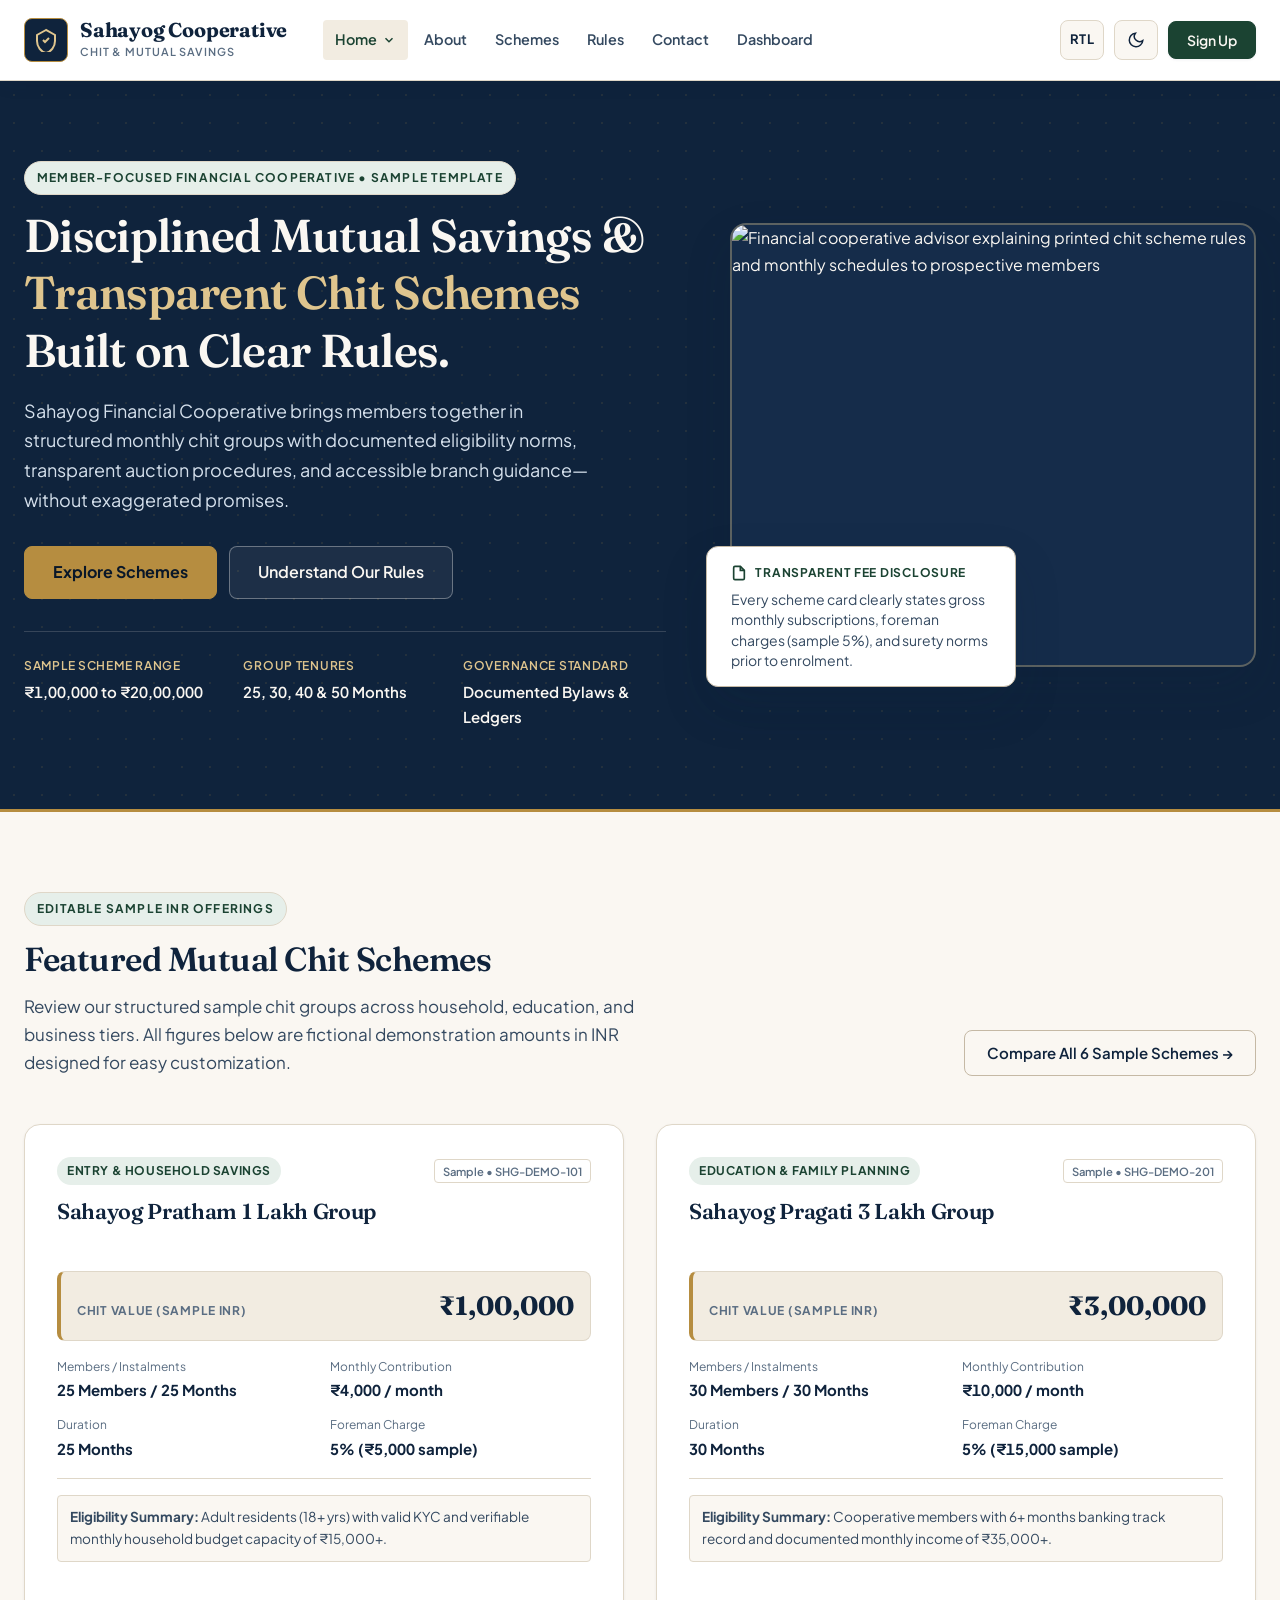
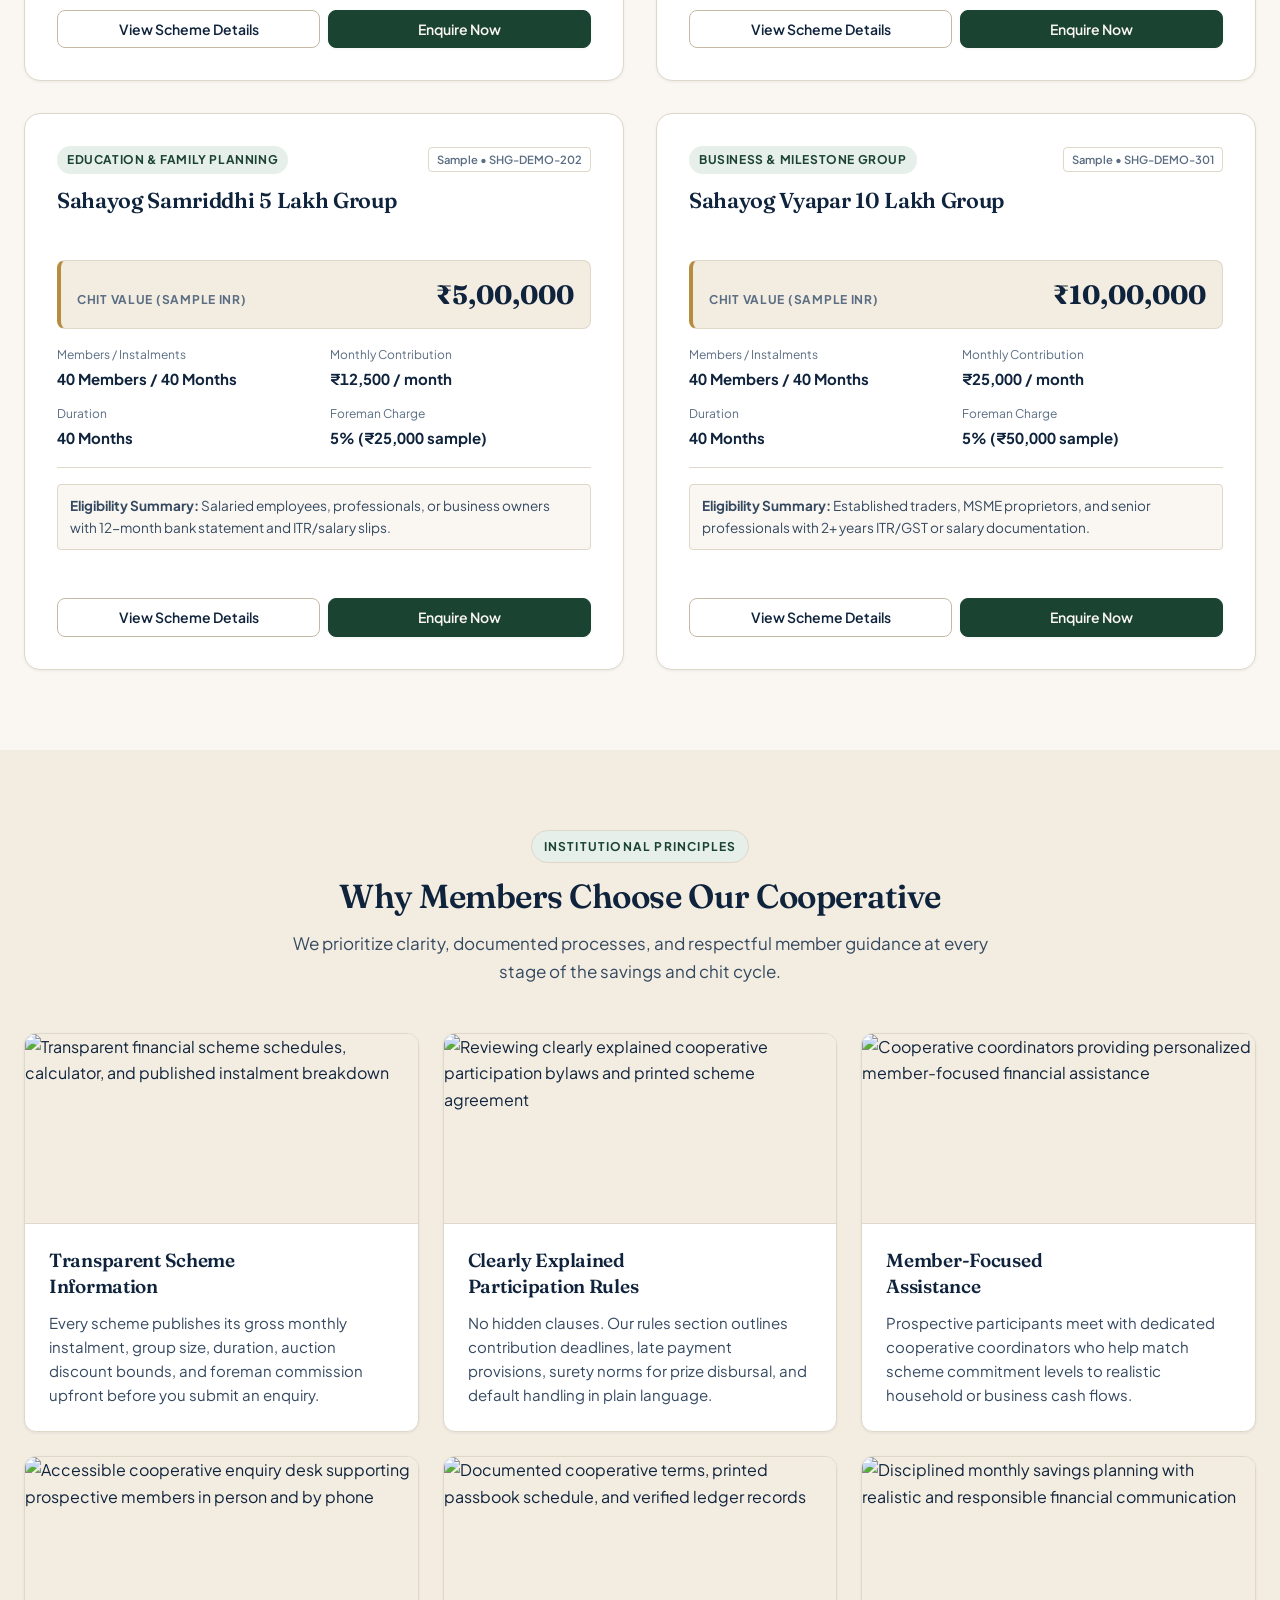
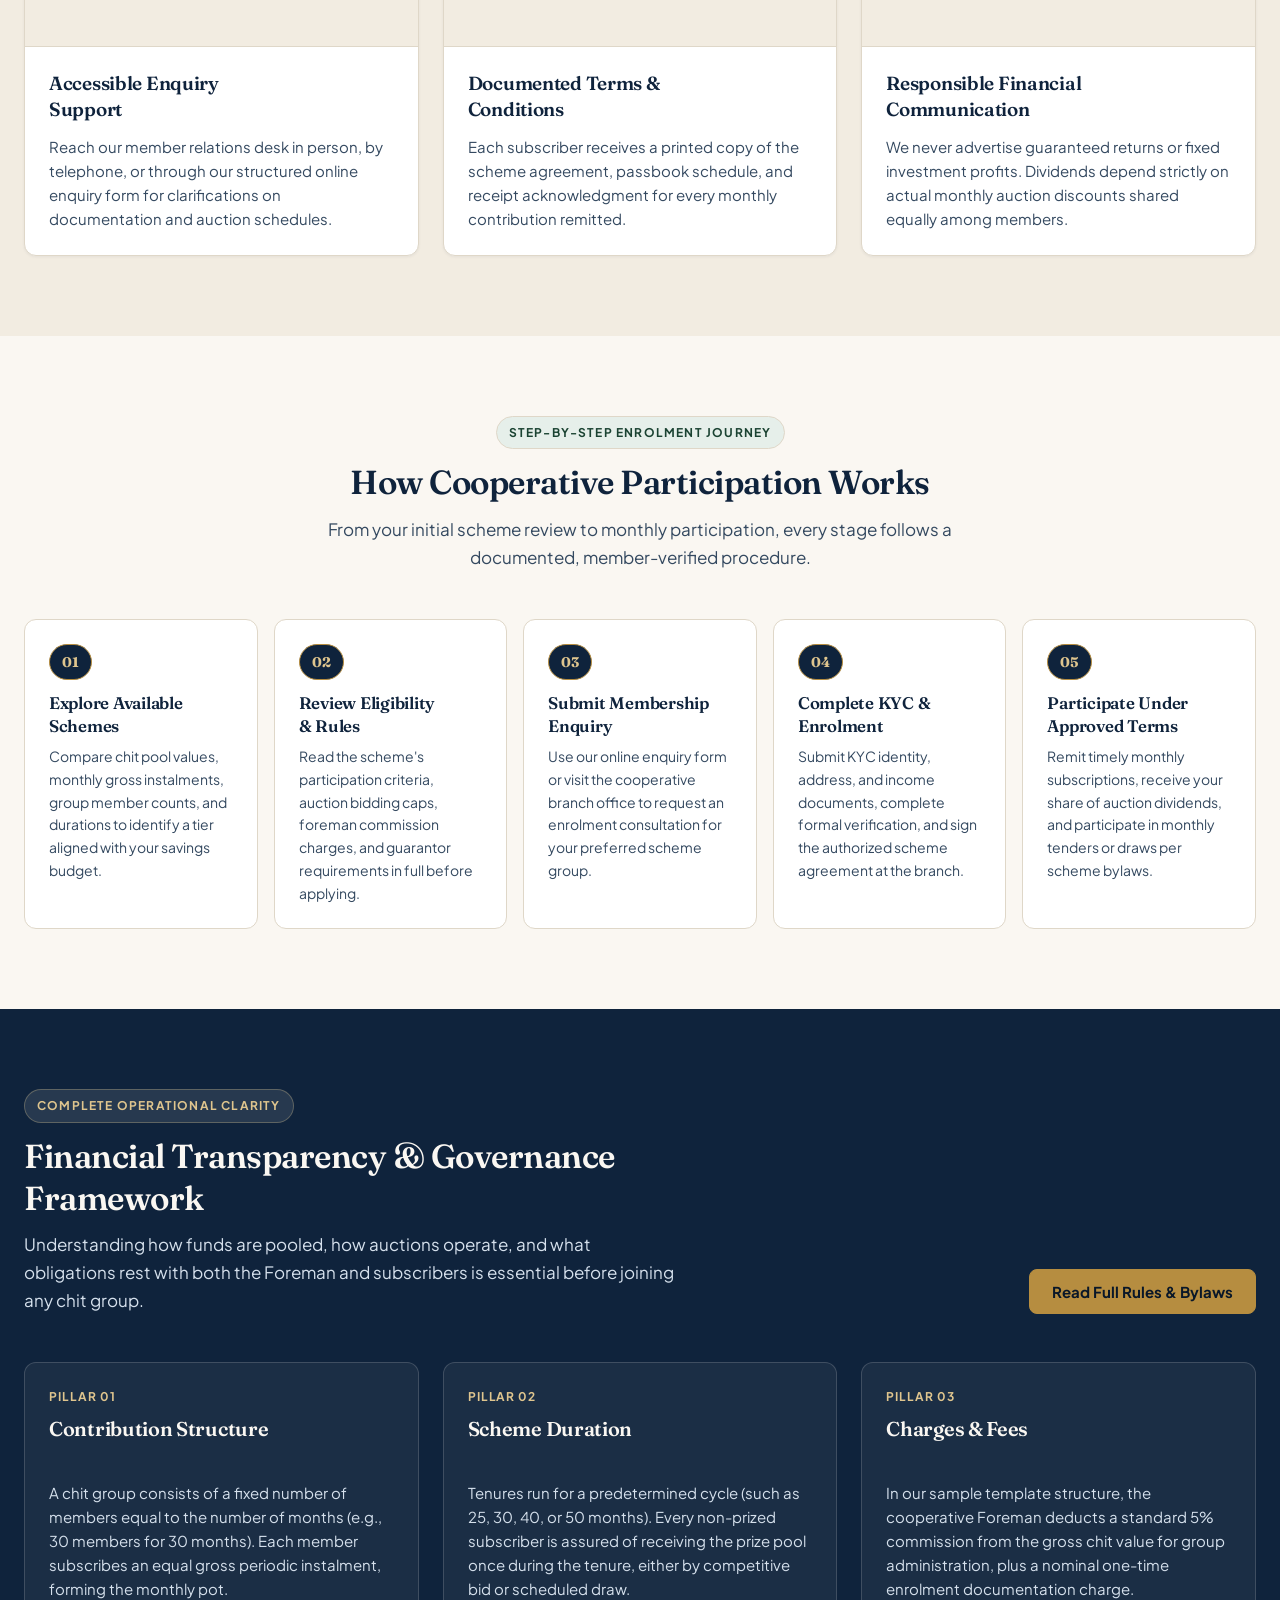
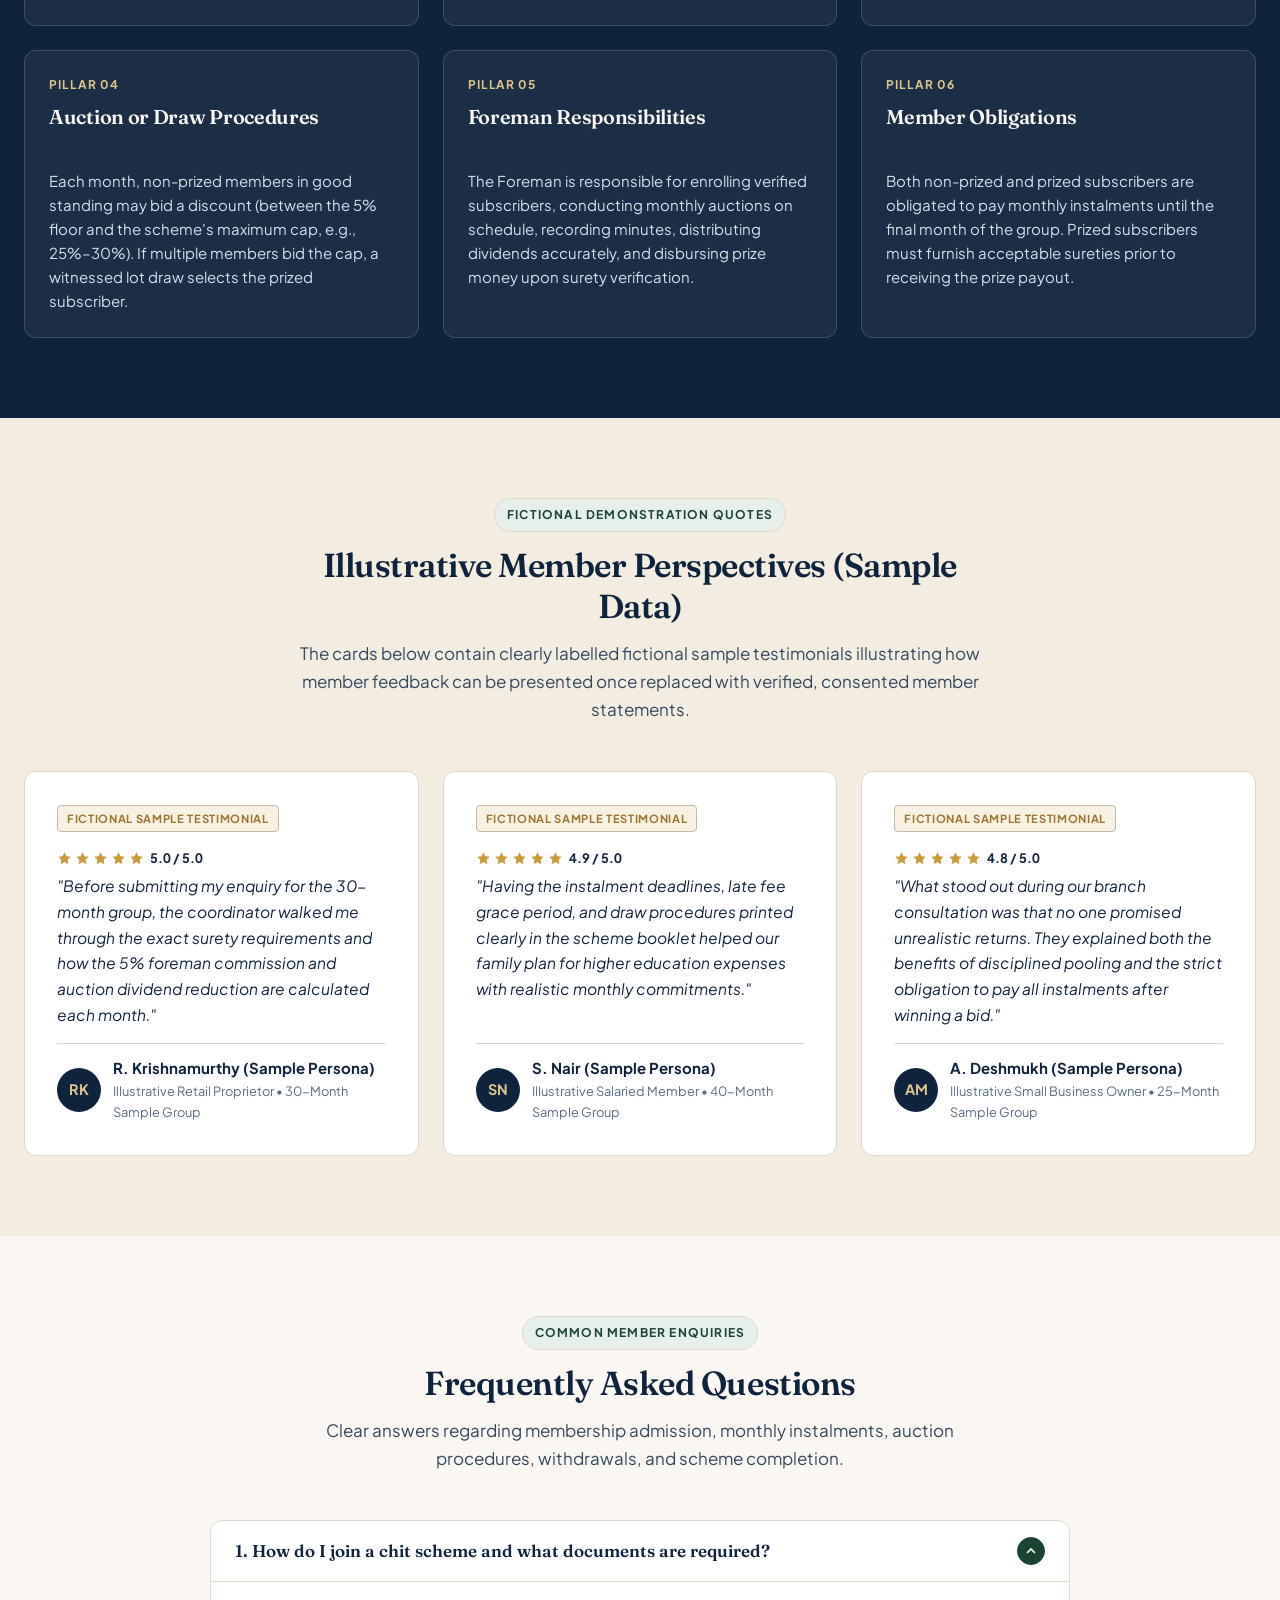
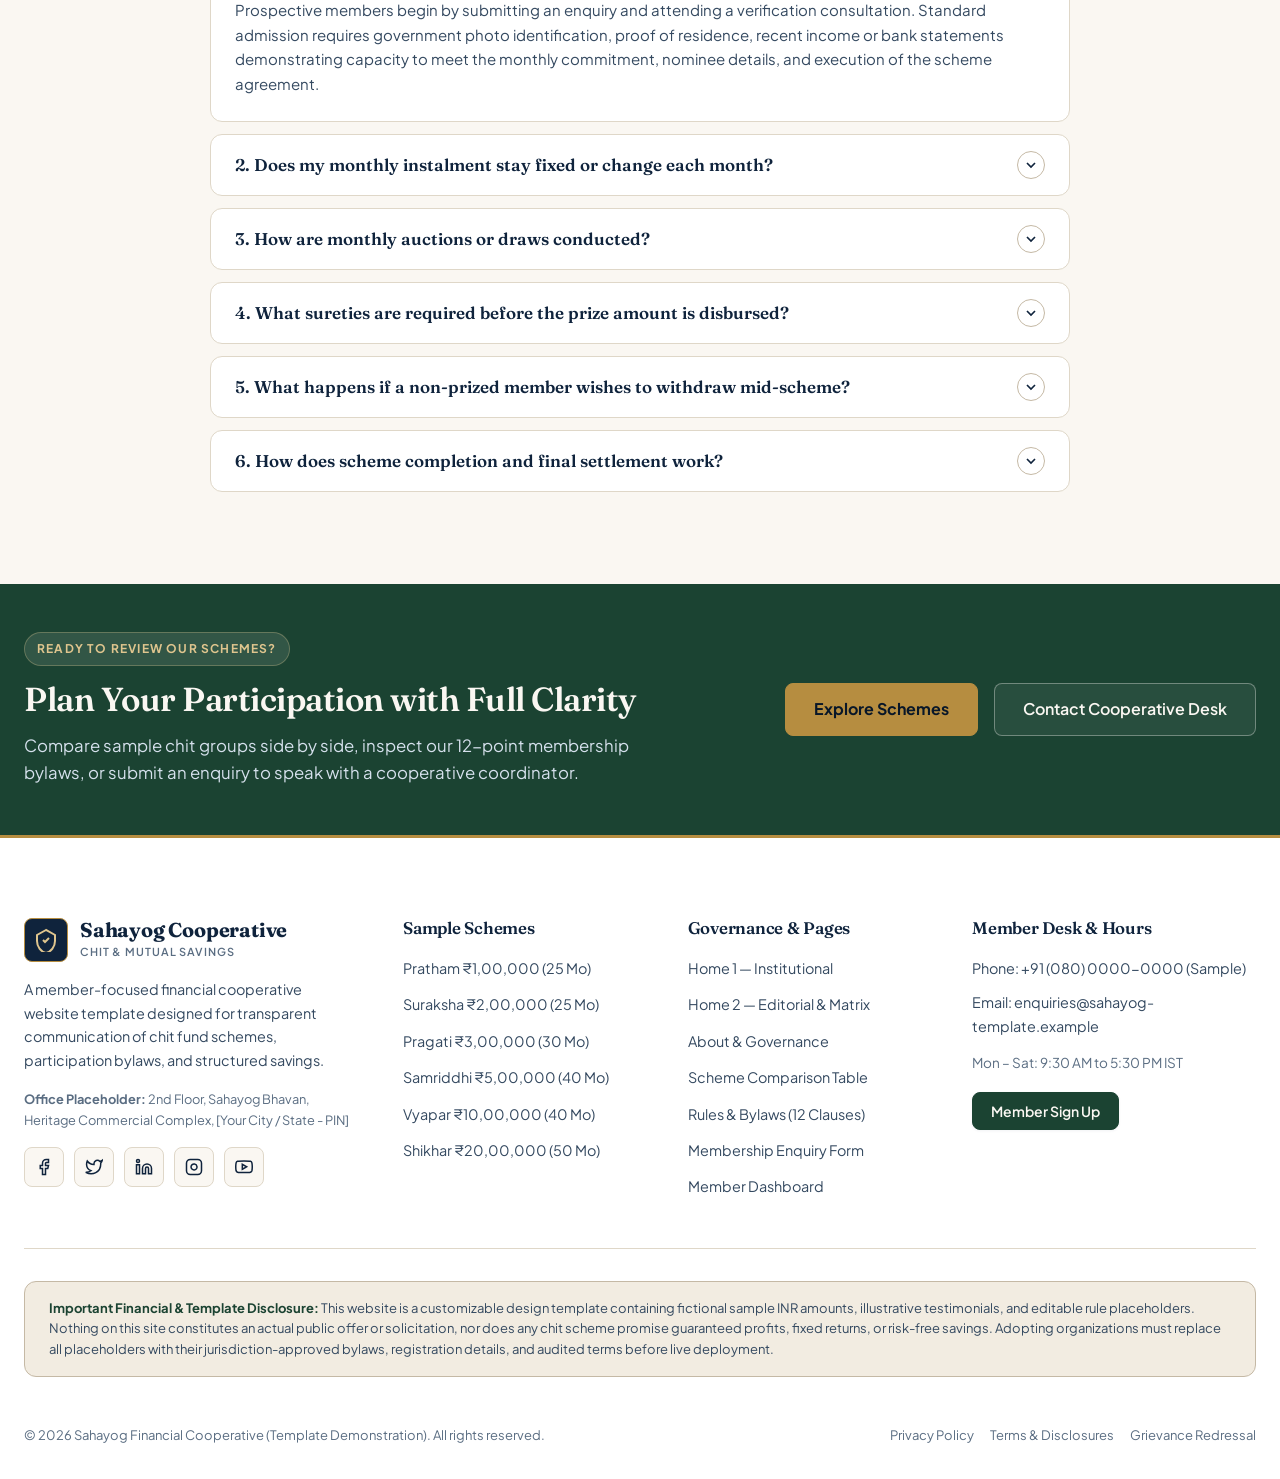
==== commit 3dc60905: "Your commit message" ====
--- a/index.html
+++ b/index.html
@@ -110,7 +110,7 @@
 
         <div class="hero-visual-frame">
           <div class="hero-img-card">
-            <img src="assets/images/hero-consultation.svg" alt="Financial cooperative advisor explaining printed chit scheme rules and monthly schedules to prospective members" width="800" height="560" />
+            <img src="https://images.unsplash.com/photo-1600880292203-757bb62b4baf?auto=format&fit=crop&w=1200&q=85" alt="Financial cooperative advisor explaining printed chit scheme rules and monthly schedules to prospective members" width="1200" height="800" loading="eager" />
           </div>
           <div class="hero-floating-ledger">
             <div class="floating-ledger-header">
@@ -141,7 +141,7 @@
           </div>
         </div>
 
-        <div class="schemes-grid">
+        <div class="schemes-grid schemes-grid-featured">
           <!-- Featured Card 1 -->
           <article class="scheme-card">
             <div class="scheme-card-top">
@@ -317,53 +317,65 @@
         </div>
 
         <div class="features-grid-3">
-          <div class="feature-card">
-            <div class="feature-icon-box" aria-hidden="true">
-              <svg width="24" height="24" viewBox="0 0 24 24" fill="none" stroke="currentColor" stroke-width="2"><rect x="3" y="4" width="18" height="18" rx="2" ry="2"/><line x1="16" y1="2" x2="16" y2="6"/><line x1="8" y1="2" x2="8" y2="6"/><line x1="3" y1="10" x2="21" y2="10"/></svg>
-            </div>
-            <h3>Transparent Scheme<br />Information</h3>
-            <p>Every scheme publishes its gross monthly instalment, group size, duration, auction discount bounds, and foreman commission upfront before you submit an enquiry.</p>
-          </div>
-
-          <div class="feature-card">
-            <div class="feature-icon-box" aria-hidden="true">
-              <svg width="24" height="24" viewBox="0 0 24 24" fill="none" stroke="currentColor" stroke-width="2"><path d="M14 2H6a2 2 0 0 0-2 2v16a2 2 0 0 0 2 2h12a2 2 0 0 0 2-2V8z"/><polyline points="14 2 14 8 20 8"/><line x1="16" y1="13" x2="8" y2="13"/><line x1="16" y1="17" x2="8" y2="17"/></svg>
-            </div>
-            <h3>Clearly Explained<br />Participation Rules</h3>
-            <p>No hidden clauses. Our rules section outlines contribution deadlines, late payment provisions, surety norms for prize disbursal, and default handling in plain language.</p>
-          </div>
-
-          <div class="feature-card">
-            <div class="feature-icon-box" aria-hidden="true">
-              <svg width="24" height="24" viewBox="0 0 24 24" fill="none" stroke="currentColor" stroke-width="2"><path d="M17 21v-2a4 4 0 0 0-4-4H5a4 4 0 0 0-4 4v2"/><circle cx="9" cy="7" r="4"/><path d="M23 21v-2a4 4 0 0 0-3-3.87"/><path d="M16 3.13a4 4 0 0 1 0 7.75"/></svg>
-            </div>
-            <h3>Member-Focused<br />Assistance</h3>
-            <p>Prospective participants meet with dedicated cooperative coordinators who help match scheme commitment levels to realistic household or business cash flows.</p>
-          </div>
-
-          <div class="feature-card">
-            <div class="feature-icon-box" aria-hidden="true">
-              <svg width="24" height="24" viewBox="0 0 24 24" fill="none" stroke="currentColor" stroke-width="2"><path d="M21 15a2 2 0 0 1-2 2H7l-4 4V5a2 2 0 0 1 2-2h14a2 2 0 0 1 2 2z"/></svg>
-            </div>
-            <h3>Accessible Enquiry<br />Support</h3>
-            <p>Reach our member relations desk in person, by telephone, or through our structured online enquiry form for clarifications on documentation and auction schedules.</p>
-          </div>
-
-          <div class="feature-card">
-            <div class="feature-icon-box" aria-hidden="true">
-              <svg width="24" height="24" viewBox="0 0 24 24" fill="none" stroke="currentColor" stroke-width="2"><path d="M12 22s8-4 8-10V5l-8-3-8 3v7c0 6 8 10 8 10z"/></svg>
-            </div>
-            <h3>Documented Terms &amp;<br />Conditions</h3>
-            <p>Each subscriber receives a printed copy of the scheme agreement, passbook schedule, and receipt acknowledgment for every monthly contribution remitted.</p>
-          </div>
-
-          <div class="feature-card">
-            <div class="feature-icon-box" aria-hidden="true">
-              <svg width="24" height="24" viewBox="0 0 24 24" fill="none" stroke="currentColor" stroke-width="2"><line x1="12" y1="1" x2="12" y2="23"/><path d="M17 5H9.5a3.5 3.5 0 0 0 0 7h5a3.5 3.5 0 0 1 0 7H6"/></svg>
-            </div>
-            <h3>Responsible Financial<br />Communication</h3>
-            <p>We never advertise guaranteed returns or fixed investment profits. Dividends depend strictly on actual monthly auction discounts shared equally among members.</p>
-          </div>
+          <article class="feature-card feature-card-with-img">
+            <div class="feature-card-media">
+              <img src="https://images.unsplash.com/photo-1554224155-6726b3ff858f?auto=format&fit=crop&w=800&q=85" alt="Transparent financial scheme schedules, calculator, and published instalment breakdown" loading="lazy" />
+            </div>
+            <div class="feature-card-body">
+              <h3>Transparent Scheme<br />Information</h3>
+              <p>Every scheme publishes its gross monthly instalment, group size, duration, auction discount bounds, and foreman commission upfront before you submit an enquiry.</p>
+            </div>
+          </article>
+
+          <article class="feature-card feature-card-with-img">
+            <div class="feature-card-media">
+              <img src="https://images.unsplash.com/photo-1450101499163-c8848c66ca85?auto=format&fit=crop&w=800&q=85" alt="Reviewing clearly explained cooperative participation bylaws and printed scheme agreement" loading="lazy" />
+            </div>
+            <div class="feature-card-body">
+              <h3>Clearly Explained<br />Participation Rules</h3>
+              <p>No hidden clauses. Our rules section outlines contribution deadlines, late payment provisions, surety norms for prize disbursal, and default handling in plain language.</p>
+            </div>
+          </article>
+
+          <article class="feature-card feature-card-with-img">
+            <div class="feature-card-media">
+              <img src="https://images.unsplash.com/photo-1556761175-5973dc0f32e7?auto=format&fit=crop&w=800&q=85" alt="Cooperative coordinators providing personalized member-focused financial assistance" loading="lazy" />
+            </div>
+            <div class="feature-card-body">
+              <h3>Member-Focused<br />Assistance</h3>
+              <p>Prospective participants meet with dedicated cooperative coordinators who help match scheme commitment levels to realistic household or business cash flows.</p>
+            </div>
+          </article>
+
+          <article class="feature-card feature-card-with-img">
+            <div class="feature-card-media">
+              <img src="https://images.unsplash.com/photo-1551836022-d5d88e9218df?auto=format&fit=crop&w=800&q=85" alt="Accessible cooperative enquiry desk supporting prospective members in person and by phone" loading="lazy" />
+            </div>
+            <div class="feature-card-body">
+              <h3>Accessible Enquiry<br />Support</h3>
+              <p>Reach our member relations desk in person, by telephone, or through our structured online enquiry form for clarifications on documentation and auction schedules.</p>
+            </div>
+          </article>
+
+          <article class="feature-card feature-card-with-img">
+            <div class="feature-card-media">
+              <img src="https://images.unsplash.com/photo-1454165804606-c3d57bc86b40?auto=format&fit=crop&w=800&q=85" alt="Documented cooperative terms, printed passbook schedule, and verified ledger records" loading="lazy" />
+            </div>
+            <div class="feature-card-body">
+              <h3>Documented Terms &amp;<br />Conditions</h3>
+              <p>Each subscriber receives a printed copy of the scheme agreement, passbook schedule, and receipt acknowledgment for every monthly contribution remitted.</p>
+            </div>
+          </article>
+
+          <article class="feature-card feature-card-with-img">
+            <div class="feature-card-media">
+              <img src="https://images.unsplash.com/photo-1579621970563-ebec7560ff3e?auto=format&fit=crop&w=800&q=85" alt="Disciplined monthly savings planning with realistic and responsible financial communication" loading="lazy" />
+            </div>
+            <div class="feature-card-body">
+              <h3>Responsible Financial<br />Communication</h3>
+              <p>We never advertise guaranteed returns or fixed investment profits. Dividends depend strictly on actual monthly auction discounts shared equally among members.</p>
+            </div>
+          </article>
         </div>
       </div>
     </section>
@@ -382,31 +394,31 @@
         <div class="steps-grid">
           <div class="step-card">
             <span class="step-number">01</span>
-            <h3>Explore Available Schemes</h3>
+            <h3>Explore Available<br />Schemes</h3>
             <p>Compare chit pool values, monthly gross instalments, group member counts, and durations to identify a tier aligned with your savings budget.</p>
           </div>
 
           <div class="step-card">
             <span class="step-number">02</span>
-            <h3>Review Eligibility &amp; Rules</h3>
+            <h3>Review Eligibility<br />&amp; Rules</h3>
             <p>Read the scheme's participation criteria, auction bidding caps, foreman commission charges, and guarantor requirements in full before applying.</p>
           </div>
 
           <div class="step-card">
             <span class="step-number">03</span>
-            <h3>Submit Membership Enquiry</h3>
+            <h3>Submit Membership<br />Enquiry</h3>
             <p>Use our online enquiry form or visit the cooperative branch office to request an enrolment consultation for your preferred scheme group.</p>
           </div>
 
           <div class="step-card">
             <span class="step-number">04</span>
-            <h3>Complete Verification &amp; Enrolment</h3>
+            <h3>Complete KYC &amp;<br />Enrolment</h3>
             <p>Submit KYC identity, address, and income documents, complete formal verification, and sign the authorized scheme agreement at the branch.</p>
           </div>
 
           <div class="step-card">
             <span class="step-number">05</span>
-            <h3>Participate Under Approved Terms</h3>
+            <h3>Participate Under<br />Approved Terms</h3>
             <p>Remit timely monthly subscriptions, receive your share of auction dividends, and participate in monthly tenders or draws per scheme bylaws.</p>
           </div>
         </div>
@@ -484,7 +496,17 @@
           <article class="testimonial-card">
             <div>
               <span class="testimonial-sample-watermark">Fictional Sample Testimonial</span>
-              <p class="testimonial-quote" style="margin-top: 1rem;">
+              <div class="testimonial-rating" aria-label="Sample rating 5.0 out of 5 stars">
+                <span class="testimonial-stars" aria-hidden="true">
+                  <svg width="15" height="15" viewBox="0 0 24 24" fill="currentColor"><polygon points="12 2 15.09 8.26 22 9.27 17 14.14 18.18 21.02 12 17.77 5.82 21.02 7 14.14 2 9.27 8.91 8.26 12 2"/></svg>
+                  <svg width="15" height="15" viewBox="0 0 24 24" fill="currentColor"><polygon points="12 2 15.09 8.26 22 9.27 17 14.14 18.18 21.02 12 17.77 5.82 21.02 7 14.14 2 9.27 8.91 8.26 12 2"/></svg>
+                  <svg width="15" height="15" viewBox="0 0 24 24" fill="currentColor"><polygon points="12 2 15.09 8.26 22 9.27 17 14.14 18.18 21.02 12 17.77 5.82 21.02 7 14.14 2 9.27 8.91 8.26 12 2"/></svg>
+                  <svg width="15" height="15" viewBox="0 0 24 24" fill="currentColor"><polygon points="12 2 15.09 8.26 22 9.27 17 14.14 18.18 21.02 12 17.77 5.82 21.02 7 14.14 2 9.27 8.91 8.26 12 2"/></svg>
+                  <svg width="15" height="15" viewBox="0 0 24 24" fill="currentColor"><polygon points="12 2 15.09 8.26 22 9.27 17 14.14 18.18 21.02 12 17.77 5.82 21.02 7 14.14 2 9.27 8.91 8.26 12 2"/></svg>
+                </span>
+                <span class="testimonial-rating-score">5.0 / 5.0</span>
+              </div>
+              <p class="testimonial-quote" style="margin-top: 0.75rem;">
                 "Before submitting my enquiry for the 30-month group, the coordinator walked me through the exact surety requirements and how the 5% foreman commission and auction dividend reduction are calculated each month."
               </p>
             </div>
@@ -500,7 +522,17 @@
           <article class="testimonial-card">
             <div>
               <span class="testimonial-sample-watermark">Fictional Sample Testimonial</span>
-              <p class="testimonial-quote" style="margin-top: 1rem;">
+              <div class="testimonial-rating" aria-label="Sample rating 4.9 out of 5 stars">
+                <span class="testimonial-stars" aria-hidden="true">
+                  <svg width="15" height="15" viewBox="0 0 24 24" fill="currentColor"><polygon points="12 2 15.09 8.26 22 9.27 17 14.14 18.18 21.02 12 17.77 5.82 21.02 7 14.14 2 9.27 8.91 8.26 12 2"/></svg>
+                  <svg width="15" height="15" viewBox="0 0 24 24" fill="currentColor"><polygon points="12 2 15.09 8.26 22 9.27 17 14.14 18.18 21.02 12 17.77 5.82 21.02 7 14.14 2 9.27 8.91 8.26 12 2"/></svg>
+                  <svg width="15" height="15" viewBox="0 0 24 24" fill="currentColor"><polygon points="12 2 15.09 8.26 22 9.27 17 14.14 18.18 21.02 12 17.77 5.82 21.02 7 14.14 2 9.27 8.91 8.26 12 2"/></svg>
+                  <svg width="15" height="15" viewBox="0 0 24 24" fill="currentColor"><polygon points="12 2 15.09 8.26 22 9.27 17 14.14 18.18 21.02 12 17.77 5.82 21.02 7 14.14 2 9.27 8.91 8.26 12 2"/></svg>
+                  <svg width="15" height="15" viewBox="0 0 24 24" fill="currentColor"><polygon points="12 2 15.09 8.26 22 9.27 17 14.14 18.18 21.02 12 17.77 5.82 21.02 7 14.14 2 9.27 8.91 8.26 12 2"/></svg>
+                </span>
+                <span class="testimonial-rating-score">4.9 / 5.0</span>
+              </div>
+              <p class="testimonial-quote" style="margin-top: 0.75rem;">
                 "Having the instalment deadlines, late fee grace period, and draw procedures printed clearly in the scheme booklet helped our family plan for higher education expenses with realistic monthly commitments."
               </p>
             </div>
@@ -516,7 +548,17 @@
           <article class="testimonial-card">
             <div>
               <span class="testimonial-sample-watermark">Fictional Sample Testimonial</span>
-              <p class="testimonial-quote" style="margin-top: 1rem;">
+              <div class="testimonial-rating" aria-label="Sample rating 4.8 out of 5 stars">
+                <span class="testimonial-stars" aria-hidden="true">
+                  <svg width="15" height="15" viewBox="0 0 24 24" fill="currentColor"><polygon points="12 2 15.09 8.26 22 9.27 17 14.14 18.18 21.02 12 17.77 5.82 21.02 7 14.14 2 9.27 8.91 8.26 12 2"/></svg>
+                  <svg width="15" height="15" viewBox="0 0 24 24" fill="currentColor"><polygon points="12 2 15.09 8.26 22 9.27 17 14.14 18.18 21.02 12 17.77 5.82 21.02 7 14.14 2 9.27 8.91 8.26 12 2"/></svg>
+                  <svg width="15" height="15" viewBox="0 0 24 24" fill="currentColor"><polygon points="12 2 15.09 8.26 22 9.27 17 14.14 18.18 21.02 12 17.77 5.82 21.02 7 14.14 2 9.27 8.91 8.26 12 2"/></svg>
+                  <svg width="15" height="15" viewBox="0 0 24 24" fill="currentColor"><polygon points="12 2 15.09 8.26 22 9.27 17 14.14 18.18 21.02 12 17.77 5.82 21.02 7 14.14 2 9.27 8.91 8.26 12 2"/></svg>
+                  <svg width="15" height="15" viewBox="0 0 24 24" fill="currentColor"><polygon points="12 2 15.09 8.26 22 9.27 17 14.14 18.18 21.02 12 17.77 5.82 21.02 7 14.14 2 9.27 8.91 8.26 12 2"/></svg>
+                </span>
+                <span class="testimonial-rating-score">4.8 / 5.0</span>
+              </div>
+              <p class="testimonial-quote" style="margin-top: 0.75rem;">
                 "What stood out during our branch consultation was that no one promised unrealistic returns. They explained both the benefits of disciplined pooling and the strict obligation to pay all instalments after winning a bid."
               </p>
             </div>
--- a/assets/css/styles.css
+++ b/assets/css/styles.css
@@ -487,13 +487,20 @@
   font-family: var(--font-body);
   font-size: 0.9375rem;
   font-weight: 600;
-  line-height: 1.25;
+  line-height: 1.3;
   padding: 12px 22px;
   border-radius: var(--radius-sm);
   border: 1px solid transparent;
   transition: all var(--transition-fast);
+  white-space: normal;
+  word-wrap: break-word;
+  max-width: 100%;
+  text-align: center;
+}
+
+.site-header .btn,
+.filter-btn {
   white-space: nowrap;
-  text-align: center;
 }
 
 .btn-sm {
@@ -1393,9 +1400,50 @@
   font-variant-numeric: tabular-nums;
 }
 
+@media (max-width: 1024px) {
+  .hero-home2-top {
+    grid-template-columns: 1fr;
+    gap: var(--space-6);
+    justify-items: center;
+  }
+  .hero-home2-copy {
+    text-align: center;
+    display: flex;
+    flex-direction: column;
+    align-items: center;
+    width: 100%;
+    max-width: 780px;
+    margin-left: auto;
+    margin-right: auto;
+  }
+  .hero-home2-copy p {
+    margin-left: auto;
+    margin-right: auto;
+    text-align: center;
+  }
+  .hero-home2-actions {
+    justify-content: center !important;
+  }
+  .hero-home2-copy .editorial-photo-banner {
+    width: 100%;
+    max-width: 760px;
+    margin-left: auto;
+    margin-right: auto;
+    text-align: left;
+  }
+  [dir="rtl"] .hero-home2-copy .editorial-photo-banner {
+    text-align: right;
+  }
+  .hero-home2-top .estimator-card {
+    width: 100%;
+    max-width: 680px;
+    margin-left: auto;
+    margin-right: auto;
+  }
+}
+
 @media (max-width: 992px) {
-  .hero-grid,
-  .hero-home2-top {
+  .hero-grid {
     grid-template-columns: 1fr;
     gap: var(--space-6);
   }
@@ -1414,8 +1462,12 @@
    ========================================================================== */
 .schemes-grid {
   display: grid;
-  grid-template-columns: repeat(auto-fill, minmax(340px, 1fr));
+  grid-template-columns: repeat(auto-fill, minmax(min(100%, 340px), 1fr));
   gap: var(--space-6);
+}
+
+.schemes-grid-featured {
+  grid-template-columns: repeat(2, 1fr);
 }
 
 .scheme-card {
@@ -1429,6 +1481,9 @@
   box-shadow: var(--shadow-xs);
   transition: transform var(--transition-base), box-shadow var(--transition-base), border-color var(--transition-base);
   position: relative;
+  min-width: 0;
+  max-width: 100%;
+  overflow-wrap: break-word;
 }
 
 .scheme-card:hover {
@@ -1579,6 +1634,48 @@
   box-shadow: var(--shadow-xs);
   display: flex;
   flex-direction: column;
+  min-width: 0;
+  max-width: 100%;
+  overflow-wrap: break-word;
+}
+
+.feature-card-with-img {
+  padding: 0;
+  overflow: hidden;
+  transition: transform var(--transition-base), box-shadow var(--transition-base), border-color var(--transition-base);
+}
+
+.feature-card-with-img:hover {
+  transform: translateY(-3px);
+  box-shadow: var(--shadow-md);
+  border-color: var(--brand-gold);
+}
+
+.feature-card-media {
+  width: 100%;
+  height: 190px;
+  overflow: hidden;
+  border-bottom: 1px solid var(--border-subtle);
+  background-color: var(--bg-secondary);
+}
+
+.feature-card-media img {
+  width: 100%;
+  height: 100%;
+  object-fit: cover;
+  display: block;
+  transition: transform 420ms cubic-bezier(0.2, 0, 0, 1);
+}
+
+.feature-card-with-img:hover .feature-card-media img {
+  transform: scale(1.04);
+}
+
+.feature-card-body {
+  padding: var(--space-5);
+  display: flex;
+  flex-direction: column;
+  flex: 1;
 }
 
 .feature-card h3 {
@@ -1625,6 +1722,26 @@
   display: grid;
   grid-template-columns: repeat(5, 1fr);
   gap: var(--space-4);
+  align-items: stretch;
+}
+
+.steps-grid-media {
+  display: flex;
+  flex-wrap: wrap;
+  justify-content: center;
+  gap: var(--space-5);
+}
+
+.steps-grid-media .step-card {
+  flex: 0 1 calc(33.333% - 16px);
+  min-width: 280px;
+}
+
+@media (max-width: 1024px) {
+  .steps-grid-media .step-card {
+    flex: none;
+    min-width: 0;
+  }
 }
 
 .step-card {
@@ -1635,12 +1752,56 @@
   position: relative;
   display: flex;
   flex-direction: column;
+  align-items: flex-start;
+  text-align: left;
+  min-width: 0;
+  max-width: 100%;
+  overflow-wrap: break-word;
+}
+
+[dir="rtl"] .step-card {
+  text-align: right;
+}
+
+.step-card-with-img {
+  padding: 0;
+  overflow: hidden;
+  transition: transform var(--transition-base), box-shadow var(--transition-base);
+}
+
+.step-card-with-img:hover {
+  transform: translateY(-3px);
+  box-shadow: var(--shadow-md);
+}
+
+.step-card-media {
+  width: 100%;
+  height: 170px;
+  overflow: hidden;
+  border-bottom: 1px solid var(--border-subtle);
+  background-color: var(--bg-secondary);
+}
+
+.step-card-media img {
+  width: 100%;
+  height: 100%;
+  object-fit: cover;
+  display: block;
+}
+
+.step-card-body {
+  padding: var(--space-5);
+  display: flex;
+  flex-direction: column;
+  align-items: flex-start;
+  width: 100%;
+  flex: 1;
 }
 
 .step-card h3 {
-  font-size: 1.125rem;
+  font-size: 1.05rem;
   line-height: 1.35;
-  min-height: 2.7em;
+  min-height: 2.8em;
   margin-top: 0;
   margin-bottom: var(--space-2) !important;
   display: block;
@@ -1650,7 +1811,7 @@
 
 .step-card p {
   font-size: 0.875rem;
-  line-height: 1.6;
+  line-height: 1.62;
   color: var(--text-secondary);
   margin-top: 0;
   display: block;
@@ -1662,16 +1823,20 @@
   display: inline-flex;
   align-items: center;
   justify-content: center;
-  width: 36px;
+  min-width: 38px;
   height: 36px;
+  padding: 0 12px;
   border-radius: var(--radius-pill);
   background-color: #0F233C;
   color: #DFC58E;
   font-family: var(--font-heading);
   font-weight: 700;
-  font-size: 0.95rem;
+  font-size: 0.875rem;
+  line-height: 1;
+  white-space: nowrap;
   margin-bottom: var(--space-3);
   border: 1px solid var(--brand-gold);
+  flex-shrink: 0;
 }
 
 /* Transparency Cards */
@@ -1753,6 +1918,28 @@
   color: var(--brand-gold);
 }
 
+.testimonial-rating {
+  display: inline-flex;
+  align-items: center;
+  gap: 6px;
+  margin-top: 10px;
+  margin-bottom: 4px;
+}
+
+.testimonial-stars {
+  display: inline-flex;
+  align-items: center;
+  gap: 3px;
+  color: #C89B3C;
+}
+
+.testimonial-rating-score {
+  font-size: 0.8125rem;
+  font-weight: 700;
+  color: var(--text-primary);
+  font-variant-numeric: tabular-nums;
+}
+
 .testimonial-quote {
   font-size: 0.975rem;
   font-style: italic;
@@ -1780,6 +1967,32 @@
   font-weight: 700;
   font-size: 0.9rem;
   flex-shrink: 0;
+  overflow: hidden;
+}
+
+.team-profile-card {
+  display: flex;
+  flex-direction: row;
+  gap: 1.25rem;
+  align-items: flex-start;
+}
+
+.team-profile-photo {
+  width: 78px;
+  height: 78px;
+  border-radius: var(--radius-pill);
+  object-fit: cover;
+  object-position: top center;
+  border: 2px solid var(--brand-gold);
+  box-shadow: var(--shadow-xs);
+  flex-shrink: 0;
+}
+
+@media (max-width: 540px) {
+  .team-profile-card {
+    flex-direction: column;
+    align-items: flex-start;
+  }
 }
 
 .author-info strong {
@@ -1806,10 +2019,25 @@
   .schemes-grid,
   .transparency-grid,
   .steps-grid,
+  .steps-grid-media,
   .dashboard-grid-cards {
     display: grid !important;
-    grid-template-columns: repeat(2, 1fr) !important;
+    grid-template-columns: repeat(2, minmax(0, 1fr)) !important;
     gap: var(--space-5) !important;
+  }
+
+  .scheme-card {
+    padding: var(--space-5);
+  }
+
+  .scheme-card-actions {
+    grid-template-columns: 1fr;
+    gap: var(--space-2);
+  }
+
+  .scheme-card-actions .btn {
+    width: 100%;
+    padding: 10px 12px;
   }
 
   /* Last odd-numbered card centered in its row */
@@ -1818,10 +2046,11 @@
   .schemes-grid > :nth-child(odd):last-child,
   .transparency-grid > :nth-child(odd):last-child,
   .steps-grid > :nth-child(odd):last-child,
+  .steps-grid-media > :nth-child(odd):last-child,
   .dashboard-grid-cards > :nth-child(odd):last-child {
     grid-column: 1 / -1 !important;
     width: 100% !important;
-    max-width: 560px !important;
+    max-width: 540px !important;
     justify-self: center !important;
     margin-left: auto !important;
     margin-right: auto !important;
@@ -1843,11 +2072,144 @@
   .features-grid-3,
   .features-grid-2,
   .schemes-grid,
+  .schemes-grid-featured,
   .transparency-grid,
   .steps-grid,
+  .steps-grid-media,
   .dashboard-grid-cards {
-    grid-template-columns: 1fr !important;
-  }
+    grid-template-columns: minmax(0, 1fr) !important;
+    gap: var(--space-4) !important;
+  }
+
+  .scheme-card {
+    padding: var(--space-4);
+  }
+
+  .scheme-name {
+    font-size: 1.18rem;
+  }
+
+  .scheme-value-box {
+    padding: var(--space-3);
+  }
+
+  .scheme-value-amount {
+    font-size: 1.4rem;
+  }
+
+  .scheme-specs-list {
+    grid-template-columns: 1fr 1fr;
+    gap: var(--space-2);
+  }
+
+  .scheme-spec-item {
+    min-width: 0;
+  }
+
+  .spec-val {
+    font-size: 0.875rem;
+    word-break: break-word;
+  }
+
+  .scheme-card-actions {
+    grid-template-columns: 1fr;
+    gap: var(--space-2);
+  }
+
+  .scheme-card-actions .btn {
+    width: 100%;
+  }
+
+  .form-card {
+    padding: var(--space-4) !important;
+  }
+
+  .feature-card {
+    padding: var(--space-4);
+  }
+
+  .feature-card-with-img {
+    padding: 0;
+  }
+
+  .feature-card-body {
+    padding: var(--space-4);
+  }
+
+  .filter-toolbar {
+    padding: var(--space-4);
+  }
+
+  .filter-controls-right {
+    width: 100%;
+    flex-direction: column;
+    align-items: stretch;
+  }
+
+  .filter-controls-right > div {
+    display: flex;
+    flex-direction: column;
+    gap: 4px;
+    width: 100%;
+  }
+
+  .form-select-compact {
+    width: 100%;
+  }
+
+  .scheme-inspector-actions {
+    width: 100%;
+    flex-direction: column;
+  }
+
+  .scheme-inspector-actions .btn {
+    width: 100%;
+  }
+
+  .hero-trust-strip {
+    grid-template-columns: 1fr;
+    gap: var(--space-3);
+  }
+
+  .tier-pills {
+    grid-template-columns: 1fr;
+  }
+}
+
+/* Global Grid & Contact Overflow Safety */
+.contact-layout-grid > *,
+.hero-grid > *,
+.hero-home2-top > *,
+.rules-layout > *,
+.form-card {
+  min-width: 0;
+  max-width: 100%;
+}
+
+.contact-layout-grid a,
+.contact-layout-grid p,
+.contact-layout-grid span,
+.contact-layout-grid strong {
+  overflow-wrap: anywhere;
+  word-break: break-word;
+}
+
+.contact-hours-row {
+  display: flex;
+  justify-content: space-between;
+  flex-wrap: wrap;
+  gap: 4px 12px;
+  font-size: 0.88rem;
+  margin-bottom: 6px;
+}
+
+.contact-map-header {
+  display: flex;
+  justify-content: space-between;
+  align-items: center;
+  flex-wrap: wrap;
+  gap: 8px;
+  margin-bottom: 0.75rem;
 }
 
 /* ==========================================================================
@@ -2522,11 +2884,19 @@
 .footer-links a {
   font-size: 0.9rem;
   color: var(--footer-text);
-  transition: color var(--transition-fast);
+  display: inline-block;
+  transition: color var(--transition-fast), transform var(--transition-fast);
 }
 
 .footer-links a:hover {
-  color: var(--brand-forest);
+  color: var(--brand-gold-hover, #9A7329);
+  text-decoration: underline;
+  text-underline-offset: 4px;
+  transform: translateX(4px);
+}
+
+[dir="rtl"] .footer-links a:hover {
+  transform: translateX(-4px);
 }
 
 [data-theme="dark"] .footer-links a:hover {
@@ -2619,8 +2989,167 @@
   flex-wrap: wrap;
 }
 
+.footer-legal-links a {
+  transition: color var(--transition-fast);
+}
+
 .footer-legal-links a:hover {
+  color: var(--brand-gold-hover, #9A7329);
+  text-decoration: underline;
+  text-underline-offset: 3px;
+}
+
+[data-theme="dark"] .footer-legal-links a:hover {
+  color: var(--brand-gold);
+}
+
+/* ==========================================================================
+   DASHBOARD TOP-RIGHT CONTROLS (RTL, THEME, PROFILE) & BACK TO TOP BUTTON
+   ========================================================================== */
+.dashboard-topbar-right {
+  display: flex;
+  align-items: center;
+  gap: 10px;
+  flex-shrink: 0;
+}
+
+.dashboard-profile-pill {
+  display: inline-flex;
+  align-items: center;
+  gap: 10px;
+  padding: 5px 12px 5px 6px;
+  border-radius: var(--radius-pill);
+  background-color: var(--bg-primary);
+  border: 1px solid var(--border-subtle);
+  transition: border-color var(--transition-fast), background-color var(--transition-fast);
+}
+
+[dir="rtl"] .dashboard-profile-pill {
+  padding: 5px 6px 5px 12px;
+}
+
+.dashboard-profile-pill:hover {
+  border-color: var(--brand-gold);
+}
+
+.dashboard-profile-avatar {
+  width: 34px;
+  height: 34px;
+  border-radius: var(--radius-pill);
+  object-fit: cover;
+  object-position: top center;
+  border: 1.5px solid var(--brand-gold);
+  flex-shrink: 0;
+}
+
+.dashboard-profile-meta {
+  display: flex;
+  flex-direction: column;
+  line-height: 1.2;
+}
+
+.dashboard-profile-meta strong {
+  font-size: 0.84rem;
   color: var(--text-primary);
+  font-weight: 700;
+}
+
+.dashboard-profile-meta span {
+  font-size: 0.7rem;
+  color: var(--brand-forest);
+  font-family: monospace;
+  font-weight: 600;
+}
+
+[data-theme="dark"] .dashboard-profile-meta span {
+  color: var(--brand-gold);
+}
+
+.dashboard-welcome-title {
+  font-size: 1.2rem;
+  margin-bottom: 2px;
+  line-height: 1.25;
+}
+
+@media (max-width: 768px) {
+  .dashboard-topbar {
+    flex-wrap: wrap;
+    gap: 10px;
+  }
+  .dashboard-profile-meta {
+    display: none;
+  }
+  .dashboard-profile-pill {
+    padding: 3px;
+  }
+  .dashboard-welcome-title {
+    font-size: 1.05rem;
+  }
+}
+
+/* Floating Back-to-Top Button (All Pages) */
+.back-to-top-btn {
+  position: fixed;
+  right: 24px;
+  bottom: 24px;
+  z-index: 950;
+  width: 46px;
+  height: 46px;
+  border-radius: var(--radius-pill);
+  background-color: #0F233C;
+  color: #DFC58E;
+  border: 2px solid #B68D40;
+  box-shadow: var(--shadow-md);
+  display: inline-flex;
+  align-items: center;
+  justify-content: center;
+  cursor: pointer;
+  opacity: 0;
+  visibility: hidden;
+  transform: translateY(14px);
+  transition: opacity var(--transition-base), transform var(--transition-base), visibility var(--transition-base), background-color var(--transition-fast), color var(--transition-fast);
+}
+
+[dir="rtl"] .back-to-top-btn {
+  right: auto;
+  left: 24px;
+}
+
+.back-to-top-btn.visible {
+  opacity: 1;
+  visibility: visible;
+  transform: translateY(0);
+}
+
+.back-to-top-btn:hover {
+  background-color: #1B4332;
+  color: #FAF7F2;
+  border-color: #DFC58E;
+  transform: translateY(-3px);
+}
+
+[data-theme="dark"] .back-to-top-btn {
+  background-color: #B68D40;
+  color: #091728;
+  border-color: #DFC58E;
+}
+
+[data-theme="dark"] .back-to-top-btn:hover {
+  background-color: #DFC58E;
+  color: #091728;
+}
+
+@media (max-width: 640px) {
+  .back-to-top-btn {
+    right: 16px;
+    bottom: 18px;
+    width: 42px;
+    height: 42px;
+  }
+  [dir="rtl"] .back-to-top-btn {
+    right: auto;
+    left: 16px;
+  }
 }
 
 /* ==========================================================================
@@ -2753,6 +3282,45 @@
   border-radius: var(--radius-lg);
   padding: var(--space-6);
   box-shadow: var(--shadow-sm);
+}
+
+.form-card.bg-navy-institutional {
+  background-color: #0F233C;
+  border: 1px solid rgba(223, 197, 142, 0.35);
+  color: #FAF7F2;
+  box-shadow: var(--shadow-md);
+}
+
+[data-theme="dark"] .form-card.bg-navy-institutional {
+  background-color: #162E4B;
+  border: 1px solid rgba(212, 173, 96, 0.45);
+  color: #FAF7F2;
+}
+
+.form-card.bg-navy-institutional h2,
+.form-card.bg-navy-institutional h3 {
+  color: #FAF7F2 !important;
+}
+
+.form-card.bg-navy-institutional p {
+  color: #D5E0EC !important;
+}
+
+.form-card.bg-navy-institutional .eyebrow {
+  background-color: rgba(255, 255, 255, 0.12);
+  color: #DFC58E;
+  border-color: rgba(223, 197, 142, 0.35);
+}
+
+.form-card.bg-navy-institutional .btn-outline-light {
+  background-color: rgba(255, 255, 255, 0.08);
+  color: #FAF7F2;
+  border-color: rgba(250, 247, 242, 0.45);
+}
+
+.form-card.bg-navy-institutional .btn-outline-light:hover {
+  background-color: rgba(255, 255, 255, 0.18);
+  border-color: #FAF7F2;
 }
 
 .form-group {
